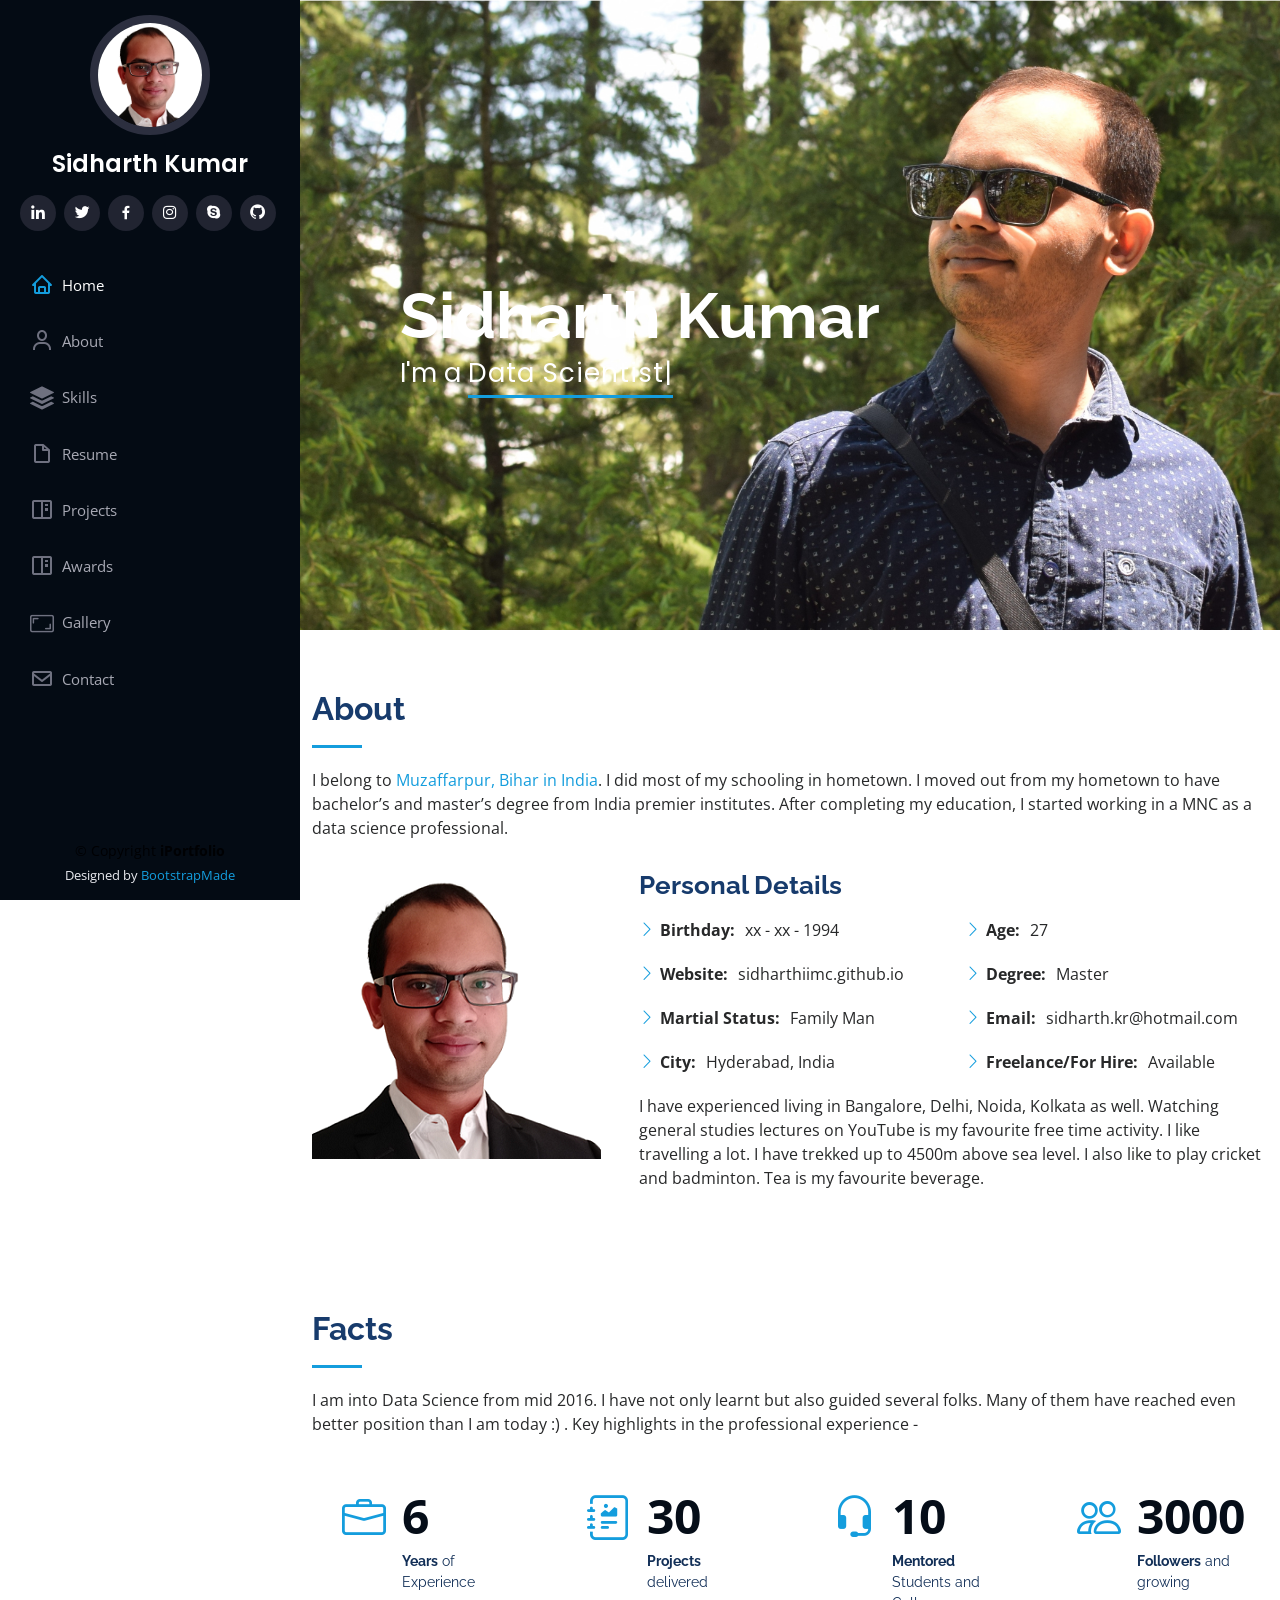
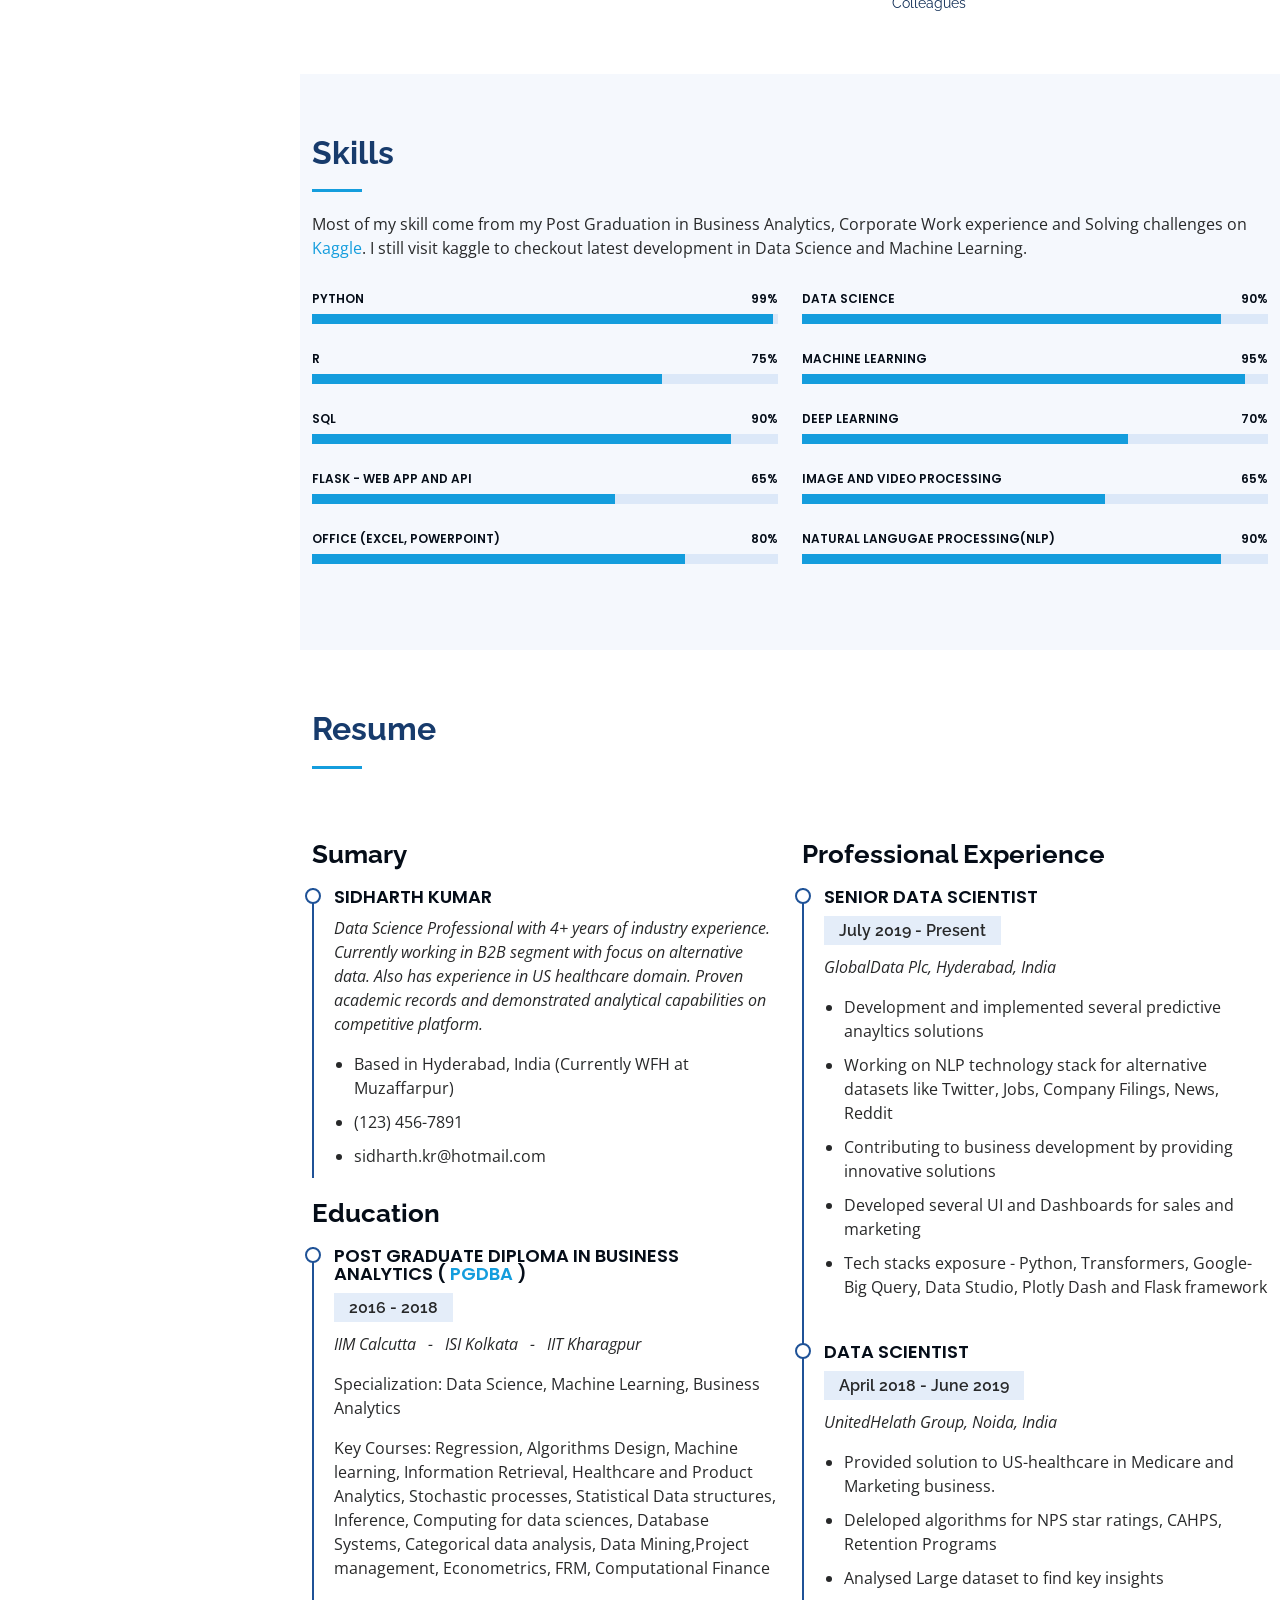
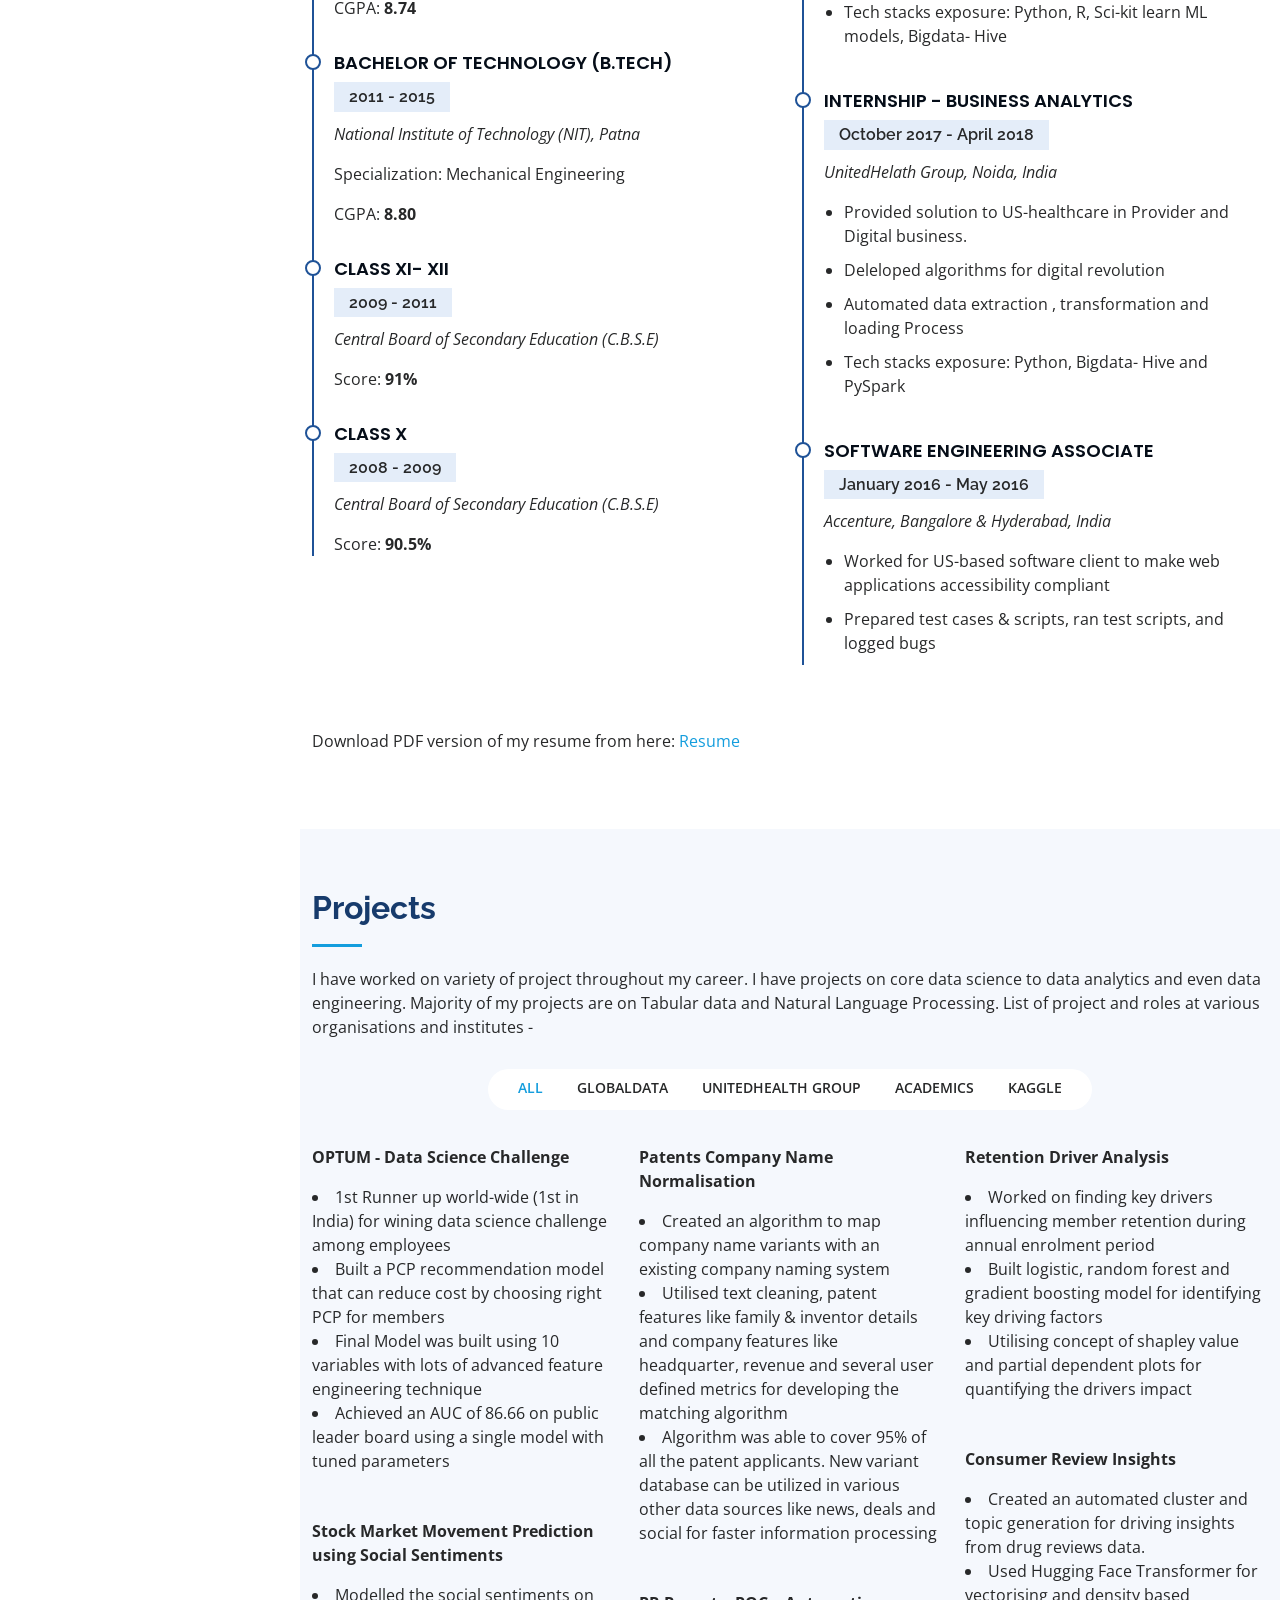
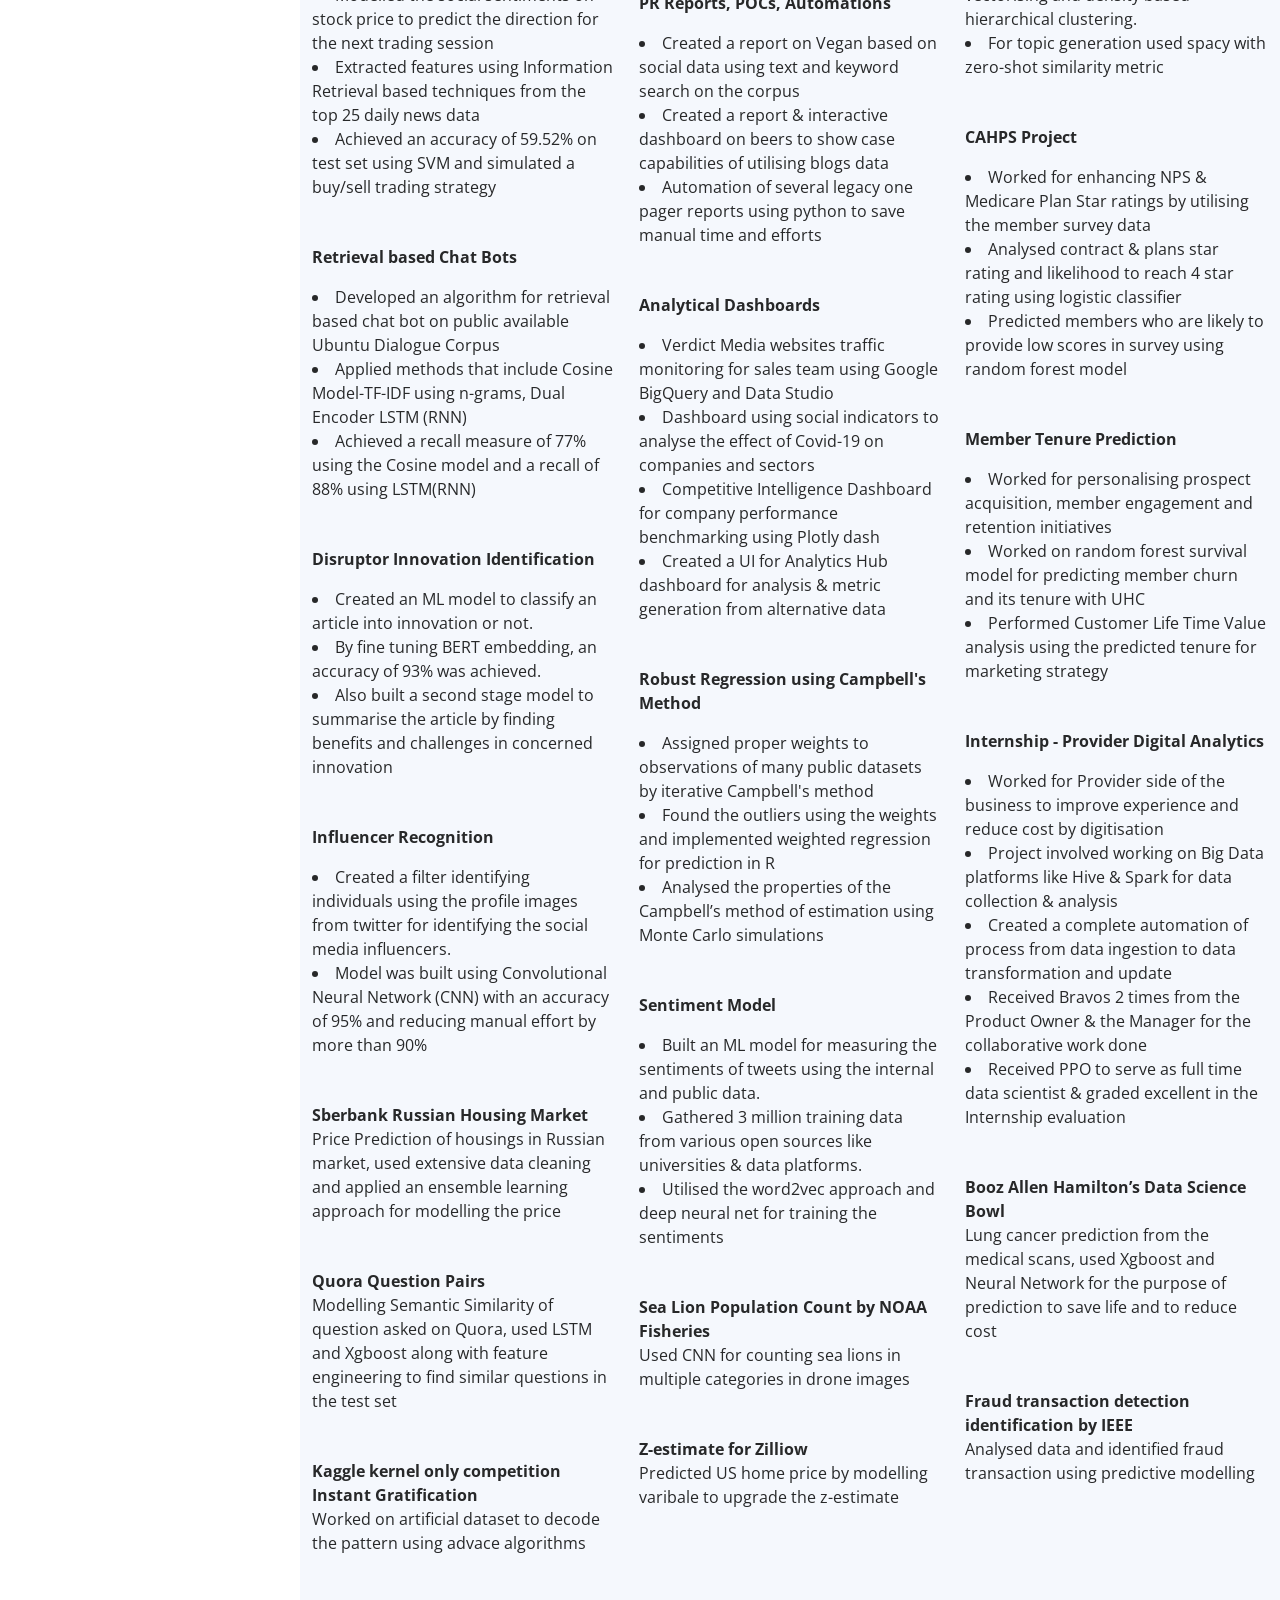
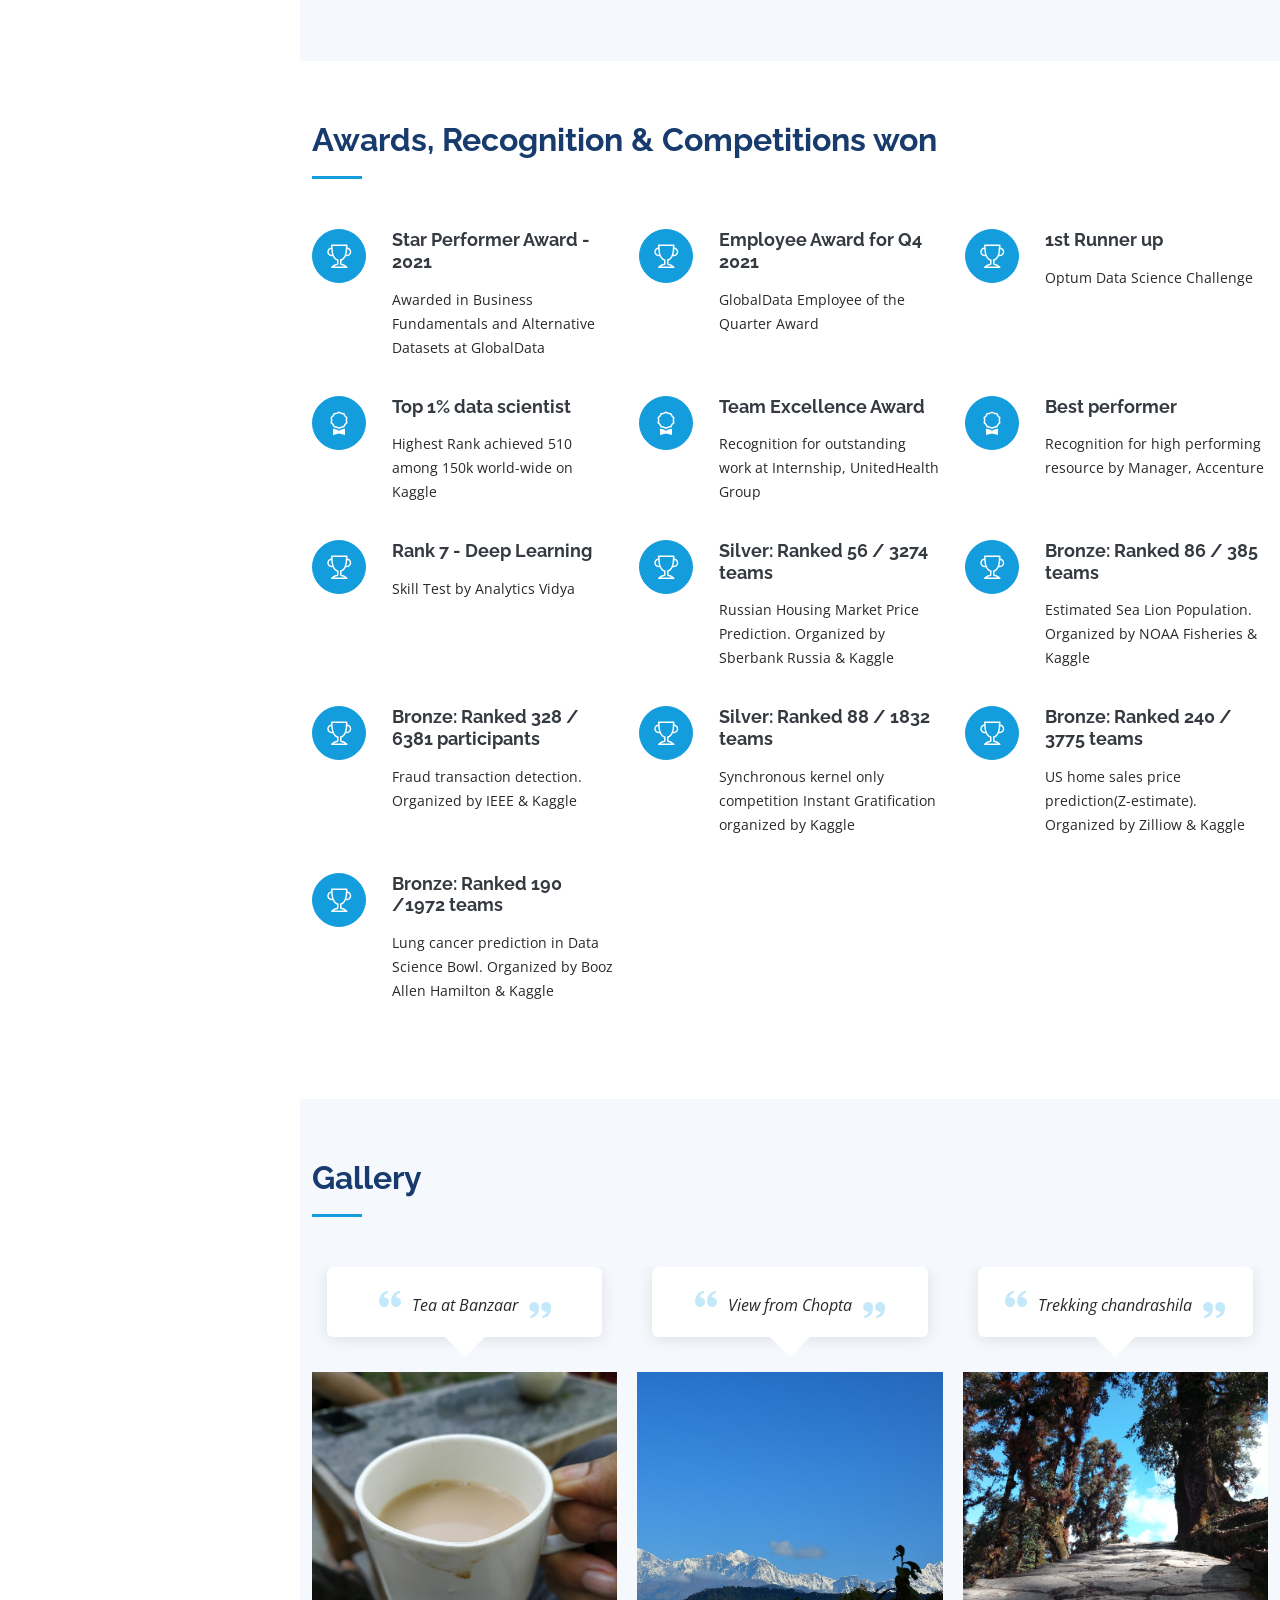
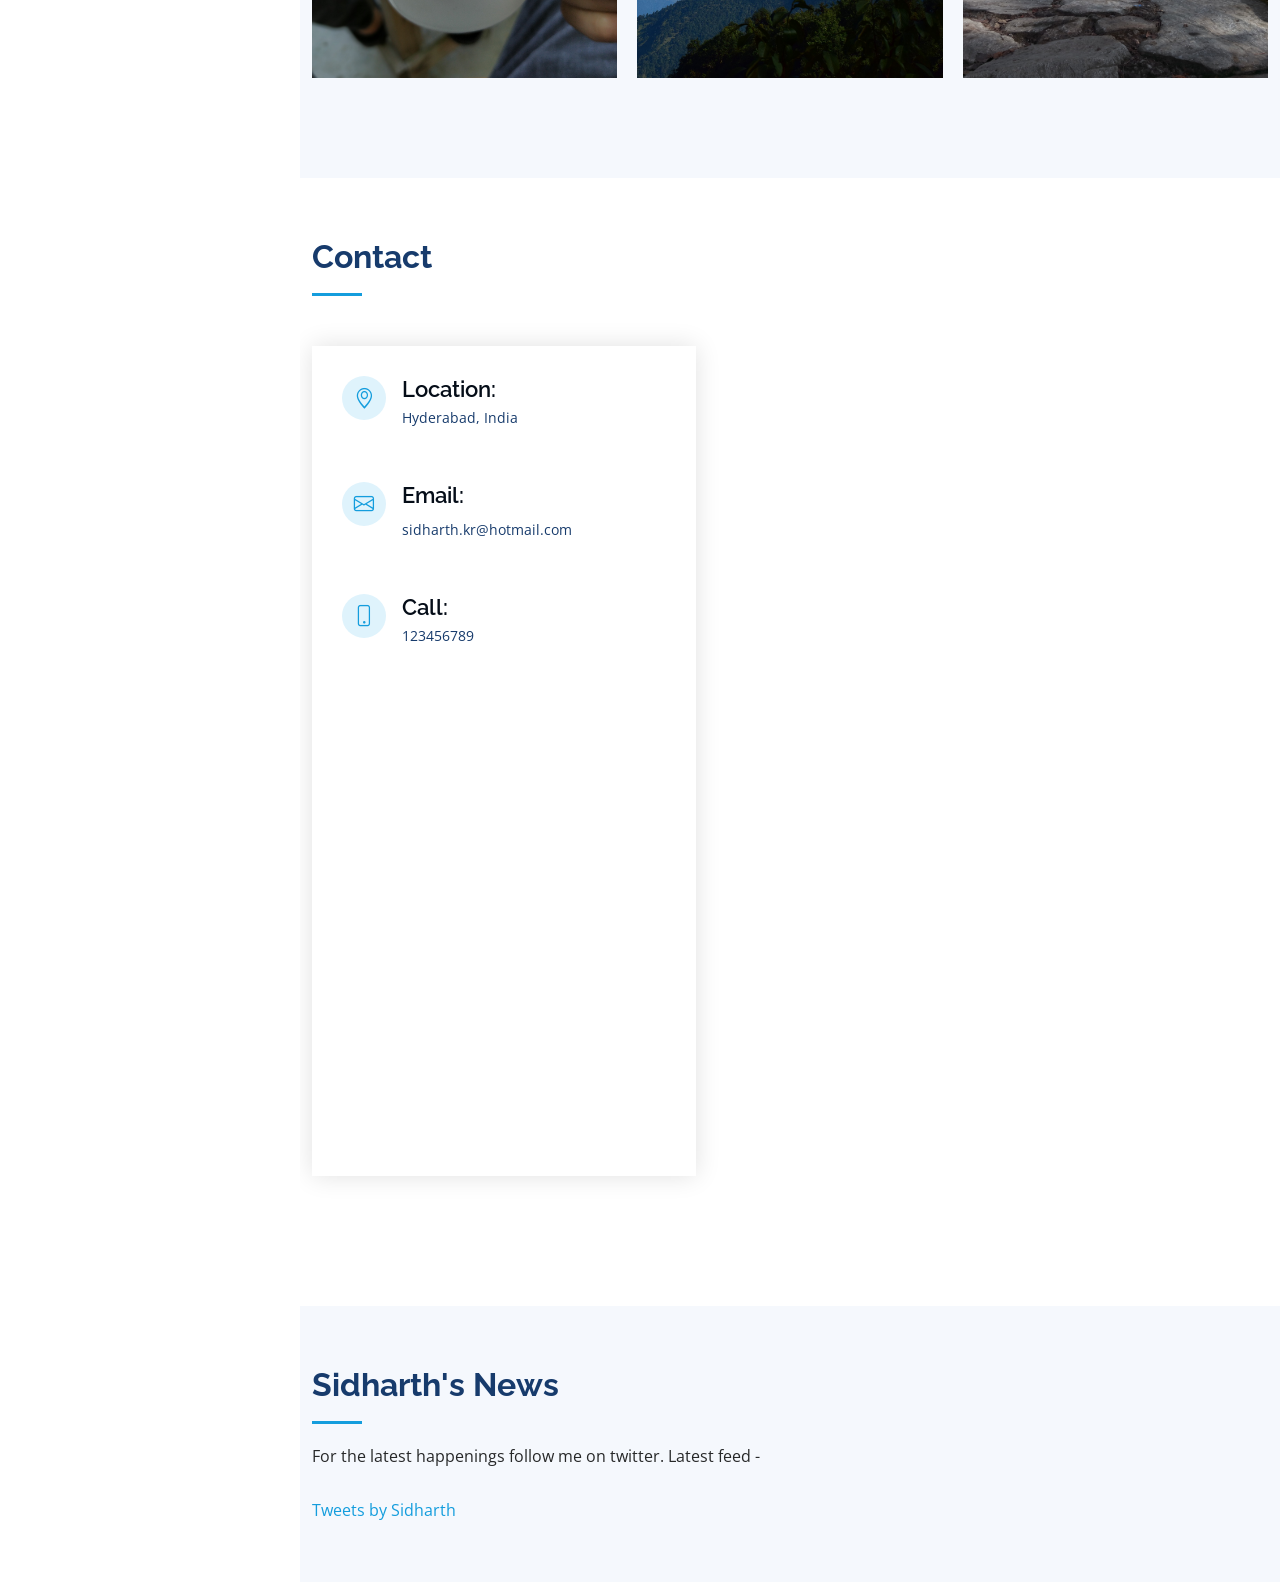
==== index.html @ ea51253f "changes to resume" ====
<!DOCTYPE html>
<html lang="en">

<head>


  <meta charset="utf-8">
  <meta content="width=device-width, initial-scale=1.0" name="viewport">

  <title>Sidharth's Profile</title>
  <meta content="Sidharth's profile" name="description">
  <meta content="Data Scientist are Artists" name="keywords">

  <!-- Favicons -->
  <link href="assets/img/favicon-32x32.png" rel="icon">
  <link href="assets/img/apple-touch-icon.png" rel="apple-touch-icon">

  <!-- Google Fonts -->
  <link href="https://fonts.googleapis.com/css?family=Open+Sans:300,300i,400,400i,600,600i,700,700i|Raleway:300,300i,400,400i,500,500i,600,600i,700,700i|Poppins:300,300i,400,400i,500,500i,600,600i,700,700i" rel="stylesheet">

  <!-- Vendor CSS Files -->
  <link href="assets/vendor/aos/aos.css" rel="stylesheet">
  <link href="assets/vendor/bootstrap/css/bootstrap.min.css" rel="stylesheet">
  <link href="assets/vendor/bootstrap-icons/bootstrap-icons.css" rel="stylesheet">
  <link href="assets/vendor/boxicons/css/boxicons.min.css" rel="stylesheet">
  <link href="assets/vendor/glightbox/css/glightbox.min.css" rel="stylesheet">
  <link href="assets/vendor/swiper/swiper-bundle.min.css" rel="stylesheet">

  <!-- Template Main CSS File -->
  <link href="assets/css/style.css" rel="stylesheet">

  <!-- =======================================================
  * Template Name: iPortfolio - v3.3.0
  * Template URL: https://bootstrapmade.com/iportfolio-bootstrap-portfolio-websites-template/
  * Author: BootstrapMade.com
  * License: https://bootstrapmade.com/license/
  ======================================================== -->
  
 <!-- Global site tag (gtag.js) - Google Analytics -->
<script async src="https://www.googletagmanager.com/gtag/js?id=G-S4B7J40RHZ"></script>
<script>
  window.dataLayer = window.dataLayer || [];
  function gtag(){dataLayer.push(arguments);}
  gtag('js', new Date());

  gtag('config', 'G-S4B7J40RHZ');
</script>


</head>

<body>

  <!-- ======= Mobile nav toggle button ======= -->
  <i class="bi bi-list mobile-nav-toggle d-xl-none"></i>

  <!-- ======= Header ======= -->
  <header id="header">
    <div class="d-flex flex-column">

      <div class="profile">
        <img src="assets/img/logo.png" alt="" class="img-fluid rounded-circle">
        <h1 class="text-light"><a href="index.html">Sidharth Kumar</a></h1>
        <div class="social-links mt-3 text-center">
		<a href="https://www.linkedin.com/in/sidharthkr" class="linkedin" target="blank"><i class="bx bxl-linkedin"></i></a>
          <a href="https://twitter.com/sidharthkr05" class="twitter" target="blank"><i class="bx bxl-twitter"></i></a>
          <a href="https://www.facebook.com/Sidharth.Kr/" class="facebook" target="blank"><i class="bx bxl-facebook"></i></a>
		  <!--
		  <a href="https://www.kaggle.com/sidharthkumar" class="kaggle" target="blank"><i class="bx bxl-kaggle"></i></a>
		  -->
		  <a href="https://www.instagram.com/sidharth.kr/?hl=en" class="instagram" target="blank"><i class="bx bxl-instagram"></i></a>
          <a href="https://join.skype.com/invite/jIftVGLPmlln" class="google-plus" target="blank"><i class="bx bxl-skype"></i></a> 
		  <a href="https://github.com/sidharthiimc" class="github"><i class="bx bxl-github" target="blank"></i></a>
        </div>
      </div>

      <nav id="navbar" class="nav-menu navbar">
        <ul>
          <li><a href="#hero" class="nav-link scrollto active"><i class="bx bx-home"></i> <span>Home</span></a></li>
          <li><a href="#about" class="nav-link scrollto"><i class="bx bx-user"></i> <span>About</span></a></li>
		  <li><a href="#skills" class="nav-link scrollto"><i class="bx bi-stack"></i> <span>Skills</span></a></li>
          <li><a href="#resume" class="nav-link scrollto"><i class="bx bx-file-blank"></i> <span>Resume</span></a></li>
          <li><a href="#projects" class="nav-link scrollto"><i class="bx bx-book-content"></i> <span>Projects</span></a></li>
		  <li><a href="#awards" class="nav-link scrollto"><i class="bx bx-book-content"></i> <span>Awards</span></a></li>
		  <li><a href="#gallery" class="nav-link scrollto"><i class="bx bi-aspect-ratio"></i> <span>Gallery</span></a></li>
		  <!-- <li><a href="#news" class="nav-link scrollto"><i class="bx bx-news"></i> <span>News</span></a></li> -->
          <li><a href="#contact" class="nav-link scrollto"><i class="bx bx-envelope"></i> <span>Contact</span></a></li>
        </ul>
      </nav><!-- .nav-menu -->
    </div>
  </header><!-- End Header -->

  <!-- ======= Hero Section ======= -->
  <section id="hero" class="d-flex flex-column justify-content-center align-items-center">
    <div class="hero-container" data-aos="fade-in">
      <h1>Sidharth Kumar</h1>
      <p>I'm a <span class="typed" data-typed-items="Data Scientist, AI/ML Developer, Product Manager, Photographer, Traveller"></span></p>
    </div>
  </section><!-- End Hero -->

  <main id="main">

    <!-- ======= About Section ======= -->
    <section id="about" class="about">
      <div class="container">

        <div class="section-title">
          <!-- <h2>Sample Public Projects</h2>
		  <p>Twitter User Search APP on Dash Plotly: <a href="https://github.com/sidharthiimc/Public/tree/main/Dash%20App%20Building%20using%20public%20data" target="_blank">Click Here</a>. </p>
		  <p>Some Kaggle Codes: Link: <a href="https://github.com/sidharthiimc/Public/tree/main/Unorganised%20Kaggle%20Projects" target="_blank">Click Here</a>. </p>
	-->	  
		  <h2>About</h2>
          <p>I belong to <a href="https://www.google.com/maps/place/Muzaffarpur,+Bihar/@26.1149368,85.3447454,13.01z/data=!4m5!3m4!1s0x39ed10e8a3175529:0x7c2d919680f759d!8m2!3d26.1196607!4d85.390982" target="_blank">Muzaffarpur, Bihar in India</a>. I did most of my schooling in hometown. I moved out from my hometown to have bachelor’s and master’s degree from India premier institutes. After completing my education, I started working in a MNC as a data science professional.</p>
        </div>

        <div class="row">
          <div class="col-lg-4" data-aos="fade-right">
            <img src="assets/images/logo.png" class="img-fluid" alt="">
          </div>
          <div class="col-lg-8 pt-4 pt-lg-0 content" data-aos="fade-left">
            <h3>Personal Details</h3>
            <p class="fst-italic">
              
            </p>
			
            <div class="row">
              <div class="col-lg-6">
                <ul>
                  <li><i class="bi bi-chevron-right"></i> <strong>Birthday:</strong> <span>xx - xx - 1994</span></li>
                  <li><i class="bi bi-chevron-right"></i> <strong>Website:</strong> <span>sidharthiimc.github.io</span></li>
                  <li><i class="bi bi-chevron-right"></i> <strong>Martial Status:</strong> Family Man <span> </span></li>
                  <li><i class="bi bi-chevron-right"></i> <strong>City:</strong> <span>Hyderabad, India</span></li>
                </ul>
              </div>
              <div class="col-lg-6">
                <ul>
                  <li><i class="bi bi-chevron-right"></i> <strong>Age:</strong> <span>27</span></li>
                  <li><i class="bi bi-chevron-right"></i> <strong>Degree:</strong> <span>Master</span></li>
                  <li><i class="bi bi-chevron-right"></i> <strong>Email:</strong> <span>sidharth.kr@hotmail.com</span></li>
                  <li><i class="bi bi-chevron-right"></i> <strong>Freelance/For Hire:</strong> <span>Available</span></li>
                </ul>
              </div>
            </div>
            <p>
              I have experienced living in Bangalore, Delhi, Noida, Kolkata as well.  Watching general studies lectures on YouTube is my favourite free time activity. I like travelling a lot. I have trekked up to 4500m above sea level. 
			  I also like to play cricket and badminton. Tea is my favourite beverage.
            </p>
          </div>
        </div>

      </div>
    </section><!-- End About Section -->

    <!-- ======= Facts Section ======= -->
    <section id="facts" class="facts">
      <div class="container">

        <div class="section-title">
          <h2>Facts</h2>
          <p>I am into Data Science from mid 2016. I have not only learnt but also guided several folks. Many of them have reached even better position than I am today :) . Key highlights in the professional experience - </p>
        </div>

        <div class="row no-gutters">

          <div class="col-lg-3 col-md-6 d-md-flex align-items-md-stretch" data-aos="fade-up">
            <div class="count-box">
              <i class="bi bi-briefcase"></i>
              <span data-purecounter-start="0" data-purecounter-end="6" data-purecounter-duration="1" class="purecounter"></span>
              <p><strong>Years</strong> of Experience</p>
            </div>
          </div>

          <div class="col-lg-3 col-md-6 d-md-flex align-items-md-stretch" data-aos="fade-up" data-aos-delay="100">
            <div class="count-box">
              <i class="bi bi-journal-richtext"></i>
              <span data-purecounter-start="0" data-purecounter-end="30" data-purecounter-duration="1" class="purecounter"></span>
              <p><strong>Projects</strong> delivered</p>
            </div>
          </div>

          <div class="col-lg-3 col-md-6 d-md-flex align-items-md-stretch" data-aos="fade-up" data-aos-delay="200">
            <div class="count-box">
              <i class="bi bi-headset"></i>
              <span data-purecounter-start="0" data-purecounter-end="10" data-purecounter-duration="1" class="purecounter"></span>
              <p><strong>Mentored</strong> Students and Colleagues</p>
            </div>
          </div>

          <div class="col-lg-3 col-md-6 d-md-flex align-items-md-stretch" data-aos="fade-up" data-aos-delay="300">
            <div class="count-box">
              <i class="bi bi-people"></i>
              <span data-purecounter-start="0" data-purecounter-end="3000" data-purecounter-duration="1" class="purecounter"></span>
              <p><strong>Followers</strong> and growing</p>
            </div>
          </div>

        </div>

      </div>
    </section><!-- End Facts Section -->

    <!-- ======= Skills Section ======= -->
    <section id="skills" class="skills section-bg">
      <div class="container">

        <div class="section-title">
          <h2>Skills</h2>
          <p>Most of my skill come from my Post Graduation in Business Analytics, Corporate Work experience and Solving challenges on <a href="https://www.kaggle.com/sidharthkumar" target="_blank">Kaggle</a>. 
		  I still visit kaggle to checkout latest development in Data Science and Machine Learning.</p>
        </div>

        <div class="row skills-content">

          <div class="col-lg-6" data-aos="fade-up">

            <div class="progress">
              <span class="skill">Python <i class="val">99%</i></span>
              <div class="progress-bar-wrap">
                <div class="progress-bar" role="progressbar" aria-valuenow="99" aria-valuemin="0" aria-valuemax="100"></div>
              </div>
            </div>
			
			<div class="progress">
              <span class="skill">R <i class="val">75%</i></span>
              <div class="progress-bar-wrap">
                <div class="progress-bar" role="progressbar" aria-valuenow="75" aria-valuemin="0" aria-valuemax="100"></div>
              </div>
            </div>
			
			<div class="progress">
              <span class="skill">SQL <i class="val">90%</i></span>
              <div class="progress-bar-wrap">
                <div class="progress-bar" role="progressbar" aria-valuenow="90" aria-valuemin="0" aria-valuemax="100"></div>
              </div>
            </div>
			
			<div class="progress">
              <span class="skill">Flask - Web App and API <i class="val">65%</i></span>
              <div class="progress-bar-wrap">
                <div class="progress-bar" role="progressbar" aria-valuenow="65" aria-valuemin="0" aria-valuemax="100"></div>
              </div>
            </div>
			
			<div class="progress">
              <span class="skill">Office (Excel, Powerpoint) <i class="val">80%</i></span>
              <div class="progress-bar-wrap">
                <div class="progress-bar" role="progressbar" aria-valuenow="80" aria-valuemin="0" aria-valuemax="100"></div>
              </div>
            </div>

          </div>

          <div class="col-lg-6" data-aos="fade-up" data-aos-delay="100">
			
			<div class="progress">
              <span class="skill">Data Science <i class="val">90%</i></span>
              <div class="progress-bar-wrap">
                <div class="progress-bar" role="progressbar" aria-valuenow="90" aria-valuemin="0" aria-valuemax="100"></div>
              </div>
            </div>

            <div class="progress">
              <span class="skill">Machine Learning <i class="val">95%</i></span>
              <div class="progress-bar-wrap">
                <div class="progress-bar" role="progressbar" aria-valuenow="95" aria-valuemin="0" aria-valuemax="100"></div>
              </div>
            </div>
			
            <div class="progress">
              <span class="skill">Deep Learning <i class="val">70%</i></span>
              <div class="progress-bar-wrap">
                <div class="progress-bar" role="progressbar" aria-valuenow="70" aria-valuemin="0" aria-valuemax="100"></div>
              </div>
            </div>

            <div class="progress">
              <span class="skill">Image and Video Processing <i class="val">65%</i></span>
              <div class="progress-bar-wrap">
                <div class="progress-bar" role="progressbar" aria-valuenow="65" aria-valuemin="0" aria-valuemax="100"></div>
              </div>
            </div>
			
			
			<div class="progress">
              <span class="skill">Natural Langugae Processing(NLP) <i class="val">90%</i></span>
              <div class="progress-bar-wrap">
                <div class="progress-bar" role="progressbar" aria-valuenow="90" aria-valuemin="0" aria-valuemax="100"></div>
              </div>
            </div>


          </div>

        </div>

      </div>
    </section><!-- End Skills Section -->

    <!-- ======= Resume Section ======= -->
    <section id="resume" class="resume">
      <div class="container">

        <div class="section-title">
          <h2>Resume</h2> 
        </div>

        <div class="row">
          <div class="col-lg-6" data-aos="fade-up">
            <h3 class="resume-title">Sumary</h3>
            <div class="resume-item pb-0">
              <h4>Sidharth Kumar</h4>
              <p><em>Data Science Professional with 4+ years of industry experience. Currently working in B2B segment with focus on alternative data. Also has experience in US healthcare domain. Proven academic records and demonstrated analytical capabilities on competitive platform.</em></p>
              <ul>
                <li>Based in Hyderabad, India (Currently WFH at Muzaffarpur)</li>
                <li>(123) 456-7891</li>
                <li>sidharth.kr@hotmail.com</li>
              </ul>
            </div>

            <h3 class="resume-title">Education</h3>
            <div class="resume-item">
              <h4>Post Graduate Diploma in Business Analytics (<a href="https://www.iimcal.ac.in/programs/PGDBA" target="blank"> PGDBA </a>)</h4>
              <h5>2016 - 2018</h5>
              <p><em>IIM Calcutta &ensp;- &ensp;ISI Kolkata &ensp;-&ensp; IIT Kharagpur</em></p>
              <p>Specialization: Data Science, Machine Learning, Business Analytics </p>
			  <p> Key Courses: Regression, Algorithms Design, Machine learning, Information Retrieval, Healthcare and Product Analytics, Stochastic processes, Statistical Data structures, Inference, Computing for data sciences, Database Systems, Categorical data analysis, Data Mining,Project management, Econometrics, FRM, Computational Finance</p>
			  <p>CGPA: <b>8.74</b></p>
            </div>
            <div class="resume-item">
              <h4>Bachelor of Technology (B.Tech)</h4>
              <h5>2011 - 2015</h5>
              <p><em>National Institute of Technology (NIT), Patna</em></p>
              <p>Specialization: Mechanical Engineering</p>
			  <p> CGPA: <b> 8.80 </b> </p>
            </div>
			<div class="resume-item">
              <h4>Class XI- XII</h4>
              <h5>2009 - 2011</h5>
              <p><em>Central Board of Secondary Education (C.B.S.E)</em></p>
			  <p> Score: <b> 91% </b> </p>
            </div>
			<div class="resume-item">
              <h4>Class X</h4>
              <h5>2008 - 2009</h5>
              <p><em>Central Board of Secondary Education (C.B.S.E)</em></p>
			  <p> Score: <b> 90.5% </b> </p>
            </div>
          </div>
          <div class="col-lg-6" data-aos="fade-up" data-aos-delay="100">
            <h3 class="resume-title">Professional Experience</h3>
            <div class="resume-item">
              <h4>Senior Data Scientist</h4>
              <h5>July 2019 - Present</h5>
              <p><em>GlobalData Plc, Hyderabad, India</em></p>
              <ul>
                <li>Development and implemented several predictive anayltics solutions</li>
                <li>Working on NLP technology stack for alternative datasets like Twitter, Jobs, Company Filings, News, Reddit</li>
                <li>Contributing to business development by providing innovative solutions</li>
				<li>Developed several UI and Dashboards for sales and marketing</li>
                <li>Tech stacks exposure - Python, Transformers, Google-Big Query, Data Studio, Plotly Dash and Flask framework</li>
              </ul>
            </div>
            <div class="resume-item">
              <h4>Data Scientist</h4>
              <h5>April 2018 - June 2019</h5>
              <p><em>UnitedHelath Group, Noida, India</em></p>
              <ul>
                <li>Provided solution to US-healthcare in Medicare and Marketing business.</li>
                <li>Deleloped algorithms for NPS star ratings, CAHPS, Retention Programs</li>
                <li>Analysed Large dataset to find key insights</li>
                <li>Tech stacks exposure: Python, R, Sci-kit learn ML models, Bigdata- Hive</li>
              </ul>
            </div>
			<div class="resume-item">
              <h4>Internship - Business Analytics</h4>
              <h5>October 2017 - April 2018</h5>
              <p><em>UnitedHelath Group, Noida, India</em></p>
              <ul>
                <li>Provided solution to US-healthcare in Provider and Digital business.</li>
                <li>Deleloped algorithms for digital revolution</li>
                <li>Automated data extraction , transformation and loading Process </li>
                <li>Tech stacks exposure: Python, Bigdata- Hive and PySpark</li>
              </ul>
            </div>
			<div class="resume-item">
              <h4>Software Engineering Associate</h4>
              <h5>January 2016 - May 2016</h5>
              <p><em>Accenture, Bangalore & Hyderabad, India</em></p>
              <ul>
                <li>Worked for US-based software client to make web applications accessibility compliant</li>
				<li>Prepared test cases & scripts, ran test scripts, and logged bugs</li>
              </ul>
            </div>
          </div>
        </div>
		<p> <br><br>Download PDF version of my resume from here: <a href="SidharthKumarResume_F2.pdf",  target="_blank"> Resume </a></p>

      </div>
    </section><!-- End Resume Section -->

    <!-- ======= Project Section ======= -->
	
    <section id="projects" class="portfolio section-bg">
      <div class="container">

        <div class="section-title">
          <h2>Projects</h2>
          <p>I have worked on variety of project throughout my career. I have projects on core data science to data analytics and even data engineering. Majority of my projects are on Tabular data and Natural Language Processing. List of project and roles at various organisations and institutes - </p>
        </div>

        <div class="row" data-aos="fade-up">
          <div class="col-lg-12 d-flex justify-content-center">
            <ul id="portfolio-flters">
              <li data-filter="*" class="filter-active">All</li>
              <li data-filter=".filter-GDplc" >GlobalData</li>
              <li data-filter=".filter-uhg">UnitedHealth Group</li>
              <li data-filter=".filter-acad">Academics</li>
			  <li data-filter=".filter-Kaggle">Kaggle</li>
            </ul>
          </div>
        </div>

        <div class="row portfolio-container" data-aos="fade-up" data-aos-delay="100">
	  
		  
		  <div class="col-lg-4 col-md-6 portfolio-item filter-uhg"><div class="portfolio-wrap">
		  <p><b>OPTUM - Data Science Challenge</b>
		  <li>1st Runner up world-wide (1st in India) for wining data science challenge among employees </li>
		  <li> Built a PCP recommendation model that can reduce cost by choosing right PCP for members </li>
		  <li> Final Model was built using 10 variables with lots of advanced feature engineering technique </li>
		  <li> Achieved an AUC of 86.66 on public leader board using a single model with tuned parameters</li></p>
		  </div></div> <!-- end of project item-->
		  
		  <div class="col-lg-4 col-md-6 portfolio-item filter-GDplc"><div class="portfolio-wrap">
		  <p><b>Patents Company Name Normalisation</b>
		  <li>Created an algorithm to map company name variants with an existing company naming system </li>
		  <li>Utilised text cleaning, patent features like family & inventor details and company features like headquarter, revenue and several user defined metrics for developing the matching algorithm</li>
		  <li>Algorithm was able to cover 95% of all the patent applicants. New variant database can be utilized in various other data sources like news, deals and social for faster information processing </li></p>
		  </div></div> <!-- end of project item-->
		  
		  
		  <div class="col-lg-4 col-md-6 portfolio-item filter-uhg"><div class="portfolio-wrap">
		  <p><b>Retention Driver Analysis</b>
		  <li>Worked on finding key drivers influencing member retention during annual enrolment period</li>
		  <li>Built logistic, random forest and gradient boosting model for identifying key driving factors</li>
		  <li> Utilising concept of shapley value and partial dependent plots for quantifying the drivers impact</li></p>
		  </div></div> <!-- end of project item-->
		  
		  
		  <div class="col-lg-4 col-md-6 portfolio-item filter-GDplc"><div class="portfolio-wrap">
		  <p><b>Consumer Review Insights</b><br>
		  <li>Created an automated cluster and topic generation for driving insights from drug reviews data.</li>
		  <li>Used Hugging Face Transformer for vectorising and density based hierarchical clustering. </li>
		  <li>For topic generation used spacy with zero-shot similarity metric</li></p>
		  </div></div> <!-- end of project item-->
		  
		  <div class="col-lg-4 col-md-6 portfolio-item filter-acad"><div class="portfolio-wrap">
		  <p> <b>Stock Market Movement Prediction using Social Sentiments</b>
		  <li>Modelled the social sentiments on stock price to predict the direction for the next trading session </li>
		  <li> Extracted features using Information Retrieval based techniques from the top 25 daily news data </li>
		  <li> Achieved an accuracy of 59.52% on test set using SVM and simulated a buy/sell trading strategy</li></p>
		  </div></div> <!-- end of project item-->
		  
		  
		  <div class="col-lg-4 col-md-6 portfolio-item filter-GDplc"><div class="portfolio-wrap">
		  <p><b>PR Reports, POCs, Automations</b>
		  <li>Created a report on Vegan based on social data using text and keyword search on the corpus</li>
		  <li>Created a report & interactive dashboard on beers to show case capabilities of utilising blogs data</li>
		  <li> Automation of several legacy one pager reports using python to save manual time and efforts</li></p>
		  </div></div> <!-- end of project item-->
		  
		  <div class="col-lg-4 col-md-6 portfolio-item filter-uhg"><div class="portfolio-wrap">
		  <p><b>CAHPS Project</b>
		  <li>Worked for enhancing NPS & Medicare Plan Star ratings by utilising the member survey data</li>
		  <li>Analysed contract & plans star rating and likelihood to reach 4 star rating using logistic classifier</li>
		  <li>Predicted members who are likely to provide low scores in survey using random forest model</li>
		  </p>
		  </div></div> <!-- end of project item-->
		  
		  <div class="col-lg-4 col-md-6 portfolio-item filter-acad"><div class="portfolio-wrap">
		  <p> <b>Retrieval based Chat Bots</b>
		  <li>Developed an algorithm for retrieval based chat bot on public available Ubuntu Dialogue Corpus </li>
		  <li> Applied methods that include Cosine Model-TF-IDF using n-grams, Dual Encoder LSTM (RNN) </li>
		  <li> Achieved a recall measure of 77% using the Cosine model and a recall of 88% using LSTM(RNN)</li></p>
		  </div></div> <!-- end of project item-->
		  
		  
		  <div class="col-lg-4 col-md-6 portfolio-item filter-GDplc"><div class="portfolio-wrap">
		  <p><b>Analytical Dashboards</b>
		  <li>Verdict Media websites traffic monitoring for sales team using Google BigQuery and Data Studio</li>
		  <li>Dashboard using social indicators to analyse the effect of Covid-19 on companies and sectors</li>
		  <li>Competitive Intelligence Dashboard for company performance benchmarking using Plotly dash</li>
		  <li>Created a UI for Analytics Hub dashboard for analysis & metric generation from alternative data</li></p>
		  </div></div> <!-- end of project item-->
		  
		  <div class="col-lg-4 col-md-6 portfolio-item filter-uhg"><div class="portfolio-wrap">
		  <p><b>Member Tenure Prediction</b>
		  <li>Worked for personalising prospect acquisition, member engagement and retention initiatives</li>
		  <li>Worked on random forest survival model for predicting member churn and its tenure with UHC </li>
		  <li> Performed Customer Life Time Value analysis using the predicted tenure for marketing strategy</li></p>
		  </div></div> <!-- end of project item-->
		  
		  
		  <div class="col-lg-4 col-md-6 portfolio-item filter-GDplc"><div class="portfolio-wrap">
		  <p><b>Disruptor Innovation Identification</b><br>
		  <li>Created an ML model to classify an article into innovation or not. </li>
		  <li>By fine tuning BERT embedding, an accuracy of 93% was achieved.</li>
		  <li> Also built a second stage model to summarise the article by finding benefits and challenges in concerned innovation</li></p>
		  </div></div> <!-- end of project item-->
		  
		  <div class="col-lg-4 col-md-6 portfolio-item filter-acad"><div class="portfolio-wrap">
		  <p> <b>Robust Regression using Campbell's Method</b>
		  <li>Assigned proper weights to observations of many public datasets by iterative Campbell's method </li>
		  <li> Found the outliers using the weights and implemented weighted regression for prediction in R </li>
		  <li> Analysed the properties of the Campbell’s method of estimation using Monte Carlo simulations</li></p>
		  </div></div> <!-- end of project item-->
		  
		  <div class="col-lg-4 col-md-6 portfolio-item filter-uhg"><div class="portfolio-wrap">
		  <p><b>Internship - Provider Digital Analytics</b>
		  <li>Worked for Provider side of the business to improve experience and reduce cost by digitisation </li>
		  <li> Project involved working on Big Data platforms like Hive & Spark for data collection & analysis </li>
		  <li>Created a complete automation of process from data ingestion to data transformation and update </li>
		  <li>Received Bravos 2 times from the Product Owner & the Manager for the collaborative work done </li>
		  <li> Received PPO to serve as full time data scientist & graded excellent in the Internship evaluation</li></p>
		  </div></div> <!-- end of project item-->
		  
		  
		  <div class="col-lg-4 col-md-6 portfolio-item filter-GDplc"><div class="portfolio-wrap">
		  <p><b>Influencer Recognition</b><br>
		  <li>Created a filter identifying individuals using the profile images from twitter for identifying the social media influencers.</li>
		  <li> Model was built using Convolutional Neural Network (CNN) with an accuracy of 95% and reducing manual effort by more than 90%</li></p>
		  </div></div> <!-- end of project item-->
		  
		  <div class="col-lg-4 col-md-6 portfolio-item filter-GDplc"><div class="portfolio-wrap">
		  <p><b>Sentiment Model</b><br>
		  <li>Built an ML model for measuring the sentiments of tweets using the internal and public data. </li>
		  <li>Gathered 3 million training data from various open sources like universities & data platforms.</li>
		  <li> Utilised the word2vec approach and deep neural net for training the sentiments</li></p>
		  </div></div> <!-- end of project item-->
		  
		  
		  
		  <div class="col-lg-4 col-md-6 portfolio-item filter-Kaggle"><div class="portfolio-wrap">
		  <p> <b>Sberbank Russian Housing Market</b><br>
		  Price Prediction of housings in Russian market, used extensive data cleaning and applied an ensemble learning approach for modelling the price</p>
		  </div></div> <!-- end of project item-->
		  
		  <div class="col-lg-4 col-md-6 portfolio-item filter-Kaggle"><div class="portfolio-wrap">
		  <p> <b>Booz Allen Hamilton’s Data Science Bowl</b><br>
		  Lung cancer prediction from the medical scans, used Xgboost and Neural Network for the purpose of prediction to save life and to reduce cost</p>
		  </div></div> <!-- end of project item-->
		  
		  <div class="col-lg-4 col-md-6 portfolio-item filter-Kaggle"><div class="portfolio-wrap">
		  <p> <b>Quora Question Pairs</b><br>
		  Modelling Semantic Similarity of question asked on Quora, used LSTM and Xgboost along with feature engineering to find similar questions in the test set</p>
		  </div></div> <!-- end of project item-->
		  
		  <div class="col-lg-4 col-md-6 portfolio-item filter-Kaggle"><div class="portfolio-wrap">
		  <p> <b>Sea Lion Population Count by NOAA Fisheries</b><br>
		  Used CNN for counting sea lions in multiple categories in drone images</p>
		  </div></div> <!-- end of project item-->

		  <div class="col-lg-4 col-md-6 portfolio-item filter-Kaggle"><div class="portfolio-wrap">
		  <p> <b>Fraud transaction detection identification by IEEE</b><br>
		  Analysed data and identified fraud transaction using predictive modelling</p>
		  </div></div> <!-- end of project item-->
		  
		  <div class="col-lg-4 col-md-6 portfolio-item filter-Kaggle"><div class="portfolio-wrap">
		  <p> <b>Z-estimate for Zilliow</b><br>
		  Predicted US home price by modelling varibale to upgrade the z-estimate </p>
		  </div></div> <!-- end of project item-->
		  
		  <div class="col-lg-4 col-md-6 portfolio-item filter-Kaggle"><div class="portfolio-wrap">
		  <p> <b>Kaggle kernel only competition Instant Gratification</b><br>
		  Worked on artificial dataset to decode the pattern using advace algorithms</p>
		  </div></div> <!-- end of project item-->

		  
		<!--
          <div class="col-lg-4 col-md-6 portfolio-item filter-web">
            <div class="portfolio-wrap">
              <img src="assets/img/portfolio/portfolio-9.jpg" class="img-fluid" alt="">
              <div class="portfolio-links">
                <a href="assets/img/portfolio/portfolio-9.jpg" data-gallery="portfolioGallery" class="portfolio-lightbox" title="Web 3"><i class="bx bx-plus"></i></a>
                <a href="portfolio-details.html" title="More Details"><i class="bx bx-link"></i></a>
              </div>
            </div>
          </div>
		  -->

        </div>

      </div>
    </section><!-- End Project Section -->


    <!-- ======= Awards Section ======= -->
	<section id="awards" class="services">
      <div class="container">

        <div class="section-title">
          <h2>Awards, Recognition &amp; Competitions won</h2>
          <p></p>
        </div>
		
        <div class="row">
          <div class="col-lg-4 col-md-6 icon-box" data-aos="fade-up">
            <div class="icon"><i class="bi bi-trophy"></i></div>
            <h4 class="title"><a href="">Star Performer Award - 2021</a></h4>
            <p class="description">Awarded in Business Fundamentals and Alternative Datasets at GlobalData</p>
          </div>
		  <div class="col-lg-4 col-md-6 icon-box" data-aos="fade-up">
            <div class="icon"><i class="bi bi-trophy"></i></div>
            <h4 class="title"><a href="">Employee Award for Q4 2021</a></h4>
            <p class="description">GlobalData Employee of the Quarter Award</p>
          </div>
		  <div class="col-lg-4 col-md-6 icon-box" data-aos="fade-up">
            <div class="icon"><i class="bi bi-trophy"></i></div>
            <h4 class="title"><a href="">1st Runner up</a></h4>
            <p class="description">Optum Data Science Challenge</p>
          </div>
		  <div class="col-lg-4 col-md-6 icon-box" data-aos="fade-up" data-aos-delay="400">
            <div class="icon"><i class="bi bi-award"></i></div>
            <h4 class="title"><a href="">Top 1% data scientist</a></h4>
            <p class="description">Highest Rank achieved 510 among 150k world-wide on Kaggle</p>
          </div>
          <div class="col-lg-4 col-md-6 icon-box" data-aos="fade-up" data-aos-delay="200">
            <div class="icon"><i class="bi bi-award"></i></div>
            <h4 class="title"><a href="">Team Excellence Award</a></h4>
            <p class="description">Recognition for outstanding work at Internship, UnitedHealth Group</p>
          </div>
		  <div class="col-lg-4 col-md-6 icon-box" data-aos="fade-up" data-aos-delay="100">
            <div class="icon"><i class="bi bi-award"></i></div>
            <h4 class="title"><a href="">Best performer</a></h4>
            <p class="description">Recognition for high performing resource by Manager, Accenture</p>
          </div>
          <div class="col-lg-4 col-md-6 icon-box" data-aos="fade-up" data-aos-delay="300">
            <div class="icon"><i class="bi bi-trophy"></i></div>
            <h4 class="title"><a href="">Rank 7 - Deep Learning</a></h4>
            <p class="description">Skill Test by Analytics Vidya </p>
          </div>
          <div class="col-lg-4 col-md-6 icon-box" data-aos="fade-up" data-aos-delay="500">
            <div class="icon"><i class="bi bi-trophy"></i></div>
            <h4 class="title"><a href="">Silver: Ranked 56 / 3274 teams</a></h4>
            <p class="description">Russian Housing Market Price Prediction. Organized by Sberbank Russia &amp; Kaggle</p>
          </div>
		  <div class="col-lg-4 col-md-6 icon-box" data-aos="fade-up" data-aos-delay="500">
            <div class="icon"><i class="bi bi-trophy"></i></div>
            <h4 class="title"><a href="">Bronze: Ranked 86 / 385 teams</a></h4>
            <p class="description">Estimated Sea Lion Population. Organized by NOAA Fisheries &amp; Kaggle</p>
          </div>
		  <div class="col-lg-4 col-md-6 icon-box" data-aos="fade-up" data-aos-delay="500">
            <div class="icon"><i class="bi bi-trophy"></i></div>
            <h4 class="title"><a href="">Bronze: Ranked 328 / 6381 participants</a></h4>
            <p class="description">Fraud transaction detection. Organized by IEEE &amp; Kaggle</p>
          </div>
		  <div class="col-lg-4 col-md-6 icon-box" data-aos="fade-up" data-aos-delay="500">
            <div class="icon"><i class="bi bi-trophy"></i></div>
            <h4 class="title"><a href="">Silver: Ranked 88 / 1832 teams</a></h4>
            <p class="description">Synchronous kernel only competition Instant Gratification organized by Kaggle</p>
          </div>
		  <div class="col-lg-4 col-md-6 icon-box" data-aos="fade-up" data-aos-delay="500">
            <div class="icon"><i class="bi bi-trophy"></i></div>
            <h4 class="title"><a href="">Bronze: Ranked 240 / 3775 teams </a></h4>
            <p class="description">US home sales price prediction(Z-estimate). Organized by Zilliow &amp; Kaggle</p>
          </div>
		  <div class="col-lg-4 col-md-6 icon-box" data-aos="fade-up" data-aos-delay="500">
            <div class="icon"><i class="bi bi-trophy"></i></div>
            <h4 class="title"><a href="">Bronze: Ranked 190 /1972 teams</a></h4>
            <p class="description">Lung cancer prediction in Data Science Bowl. Organized by Booz Allen Hamilton &amp; Kaggle</p>
          </div>

        </div>

      </div>
    </section><!-- End awards Section -->

	<!-- ======= Gallery Section ======= -->
	<section id="gallery" class="testimonials section-bg">
      <div class="container">

        <div class="section-title">
          <h2>Gallery</h2>
          <p>
		  <!--
		  <iframe width="1080" height="500" src="https://www.youtube.com/embed/8UgoND1qK9E" title="YouTube video player" frameborder="0" allow="accelerometer; autoplay; clipboard-write; encrypted-media; gyroscope; picture-in-picture" allowfullscreen></iframe>
		  -->
		  </p>
        </div>

        <div class="testimonials-slider swiper-container" data-aos="fade-up" data-aos-delay="100">
          <div class="swiper-wrapper">			
			
			<div class="swiper-slide"><div class="testimonial-item" data-aos="fade-up">
                <p><i class="bx bxs-quote-alt-left quote-icon-left"></i>
                  Tea at Banzaar
                  <i class="bx bxs-quote-alt-right quote-icon-right"></i></p>
                <img src="assets/img/labpics/chandrasheela/3.png" class="img-fluid" alt="">
                <h3></h3> <h4></h4></div></div><!-- End Awards item -->
			
			<div class="swiper-slide"><div class="testimonial-item" data-aos="fade-up">
                <p><i class="bx bxs-quote-alt-left quote-icon-left"></i>
                  View from Chopta
                  <i class="bx bxs-quote-alt-right quote-icon-right"></i></p>
                <img src="assets/img/labpics/chandrasheela/sdc_0350.jpg" class="img-fluid" alt="">
                <h3></h3> <h4></h4></div></div><!-- End Awards item -->
			
			<div class="swiper-slide"><div class="testimonial-item" data-aos="fade-up">
                <p><i class="bx bxs-quote-alt-left quote-icon-left"></i>
                  Trekking chandrashila
                  <i class="bx bxs-quote-alt-right quote-icon-right"></i></p>
                <img src="assets/img/labpics/chandrasheela/IMG_20180930_093703216.jpg" class="img-fluid" alt="">
                <h3></h3> <h4></h4></div></div><!-- End Awards item -->
			
			<div class="swiper-slide"><div class="testimonial-item" data-aos="fade-up">
                <p><i class="bx bxs-quote-alt-left quote-icon-left"></i>
                  Resting near Deoriatal
                  <i class="bx bxs-quote-alt-right quote-icon-right"></i></p>
                <img src="assets/img/labpics/chandrasheela/IMG_20181001_130020274.jpg" class="img-fluid" alt="">
                <h3></h3> <h4></h4></div></div><!-- End Awards item -->
			
			<div class="swiper-slide"><div class="testimonial-item" data-aos="fade-up">
                <p><i class="bx bxs-quote-alt-left quote-icon-left"></i>
                  Somewhere near Jibhi waterfall
                  <i class="bx bxs-quote-alt-right quote-icon-right"></i></p>
                <img src="assets/img/labpics/chandrasheela/IMG_20190419_183546.jpg" class="img-fluid" alt="">
                <h3></h3> <h4></h4></div></div><!-- End Awards item -->
			<div class="swiper-slide"><div class="testimonial-item" data-aos="fade-up">
                <p><i class="bx bxs-quote-alt-left quote-icon-left"></i>
                  Jibhi Waterfall
                  <i class="bx bxs-quote-alt-right quote-icon-right"></i></p>
                <img src="assets/img/labpics/chandrasheela/IMG_20190421_120739.jpg" class="img-fluid" alt="">
                <h3></h3> <h4></h4></div></div><!-- End Awards item -->
			<div class="swiper-slide"><div class="testimonial-item" data-aos="fade-up">
                <p><i class="bx bxs-quote-alt-left quote-icon-left"></i>
                  Somewhere in Hyderabad
                  <i class="bx bxs-quote-alt-right quote-icon-right"></i></p>
                <img src="assets/img/labpics/chandrasheela/IMG_20200209_160847.jpg" class="img-fluid" alt="">
                <h3></h3> <h4></h4></div></div><!-- End Awards item -->
			<div class="swiper-slide"><div class="testimonial-item" data-aos="fade-up">
                <p><i class="bx bxs-quote-alt-left quote-icon-left"></i>
                  Rishikesh
                  <i class="bx bxs-quote-alt-right quote-icon-right"></i></p>
                <img src="assets/img/labpics/chandrasheela/IMG_20180929_070133969_STEREO_1.jpg" class="img-fluid" alt="">
                <h3></h3> <h4></h4></div></div><!-- End Awards item -->
			<div class="swiper-slide"><div class="testimonial-item" data-aos="fade-up">
                <p><i class="bx bxs-quote-alt-left quote-icon-left"></i>
                  Tirthan Valley
                  <i class="bx bxs-quote-alt-right quote-icon-right"></i></p>
                <img src="assets/img/labpics/chandrasheela/IMG_20180930_094501518.jpg" class="img-fluid" alt="">
                <h3></h3> <h4></h4></div></div><!-- End Awards item -->
			<div class="swiper-slide"><div class="testimonial-item" data-aos="fade-up">
                <p><i class="bx bxs-quote-alt-left quote-icon-left"></i>
                  Chandrashila Peak
                  <i class="bx bxs-quote-alt-right quote-icon-right"></i></p>
                <img src="assets/img/labpics/chandrasheela/IMG_20180930_142259514.jpg" class="img-fluid" alt="">
                <h3></h3> <h4></h4></div></div><!-- End Awards item -->
			<div class="swiper-slide"><div class="testimonial-item" data-aos="fade-up">
                <p><i class="bx bxs-quote-alt-left quote-icon-left"></i>
                  Stay roof in Chopta
                  <i class="bx bxs-quote-alt-right quote-icon-right"></i></p>
                <img src="assets/img/labpics/chandrasheela/IMG_20180930_071301239.jpg" class="img-fluid" alt="">
                <h3></h3> <h4></h4></div></div><!-- End Awards item -->
			<div class="swiper-slide"><div class="testimonial-item" data-aos="fade-up">
                <p><i class="bx bxs-quote-alt-left quote-icon-left"></i>
                  In Golconda Fort Hyderabad
                  <i class="bx bxs-quote-alt-right quote-icon-right"></i></p>
                <img src="assets/img/labpics/chandrasheela/IMG_20191012_162709.jpg" class="img-fluid" alt="">
                <h3></h3> <h4></h4></div></div><!-- End Awards item -->
			
			
			<!--
			<div class="swiper-slide">
              <div class="testimonial-item" data-aos="fade-up">
                <p>
                  <i class="bx bxs-quote-alt-left quote-icon-left"></i>
                  Proin iaculis purus consequat sem cure digni ssim donec porttitora entum suscipit rhoncus. Accusantium quam, ultricies eget id, aliquam eget nibh et. Maecen aliquam, risus at semper.
                  <i class="bx bxs-quote-alt-right quote-icon-right"></i>
                </p>
                <img src="assets/img/testimonials/testimonials-1.jpg" class="testimonial-img" alt="">
                <h3>Saul Goodman</h3>
                <h4>Ceo &amp; Founder</h4>
              </div>
            </div><!-- End Awards item -->


          </div>
          <!--<div class="swiper-pagination"></div> -->
        </div>

      </div>
    </section><!-- End Gallery Section -->
   


    <!-- ======= Contact Section ======= -->
    <section id="contact" class="contact">
      <div class="container">

        <div class="section-title">
          <h2>Contact</h2>
          <p>
		  </p>
        </div>

        <div class="row" data-aos="fade-in">

          <div class="col-lg-5 d-flex align-items-stretch">
            <div class="info">
              <div class="address">
                <i class="bi bi-geo-alt"></i>
                <h4>Location:</h4>
                <p>Hyderabad, India</p><br>
              </div>

              <div class="email">
                <i class="bi bi-envelope"></i>
                <h4>Email:</h4>
                <p>sidharth.kr@hotmail.com</p><br>
              </div>

              <div class="phone">
                <i class="bi bi-phone"></i>
                <h4>Call:</h4>
                <p>123456789</p><br>
              </div>

              <iframe src="https://www.google.com/maps/embed?pb=!1m18!1m12!1m3!1d487295.02532044525!2d78.12785129924684!3d17.41215307568293!2m3!1f0!2f0!3f0!3m2!1i1024!2i768!4f13.1!3m3!1m2!1s0x3bcb99daeaebd2c7%3A0xae93b78392bafbc2!2sHyderabad%2C%20Telangana!5e0!3m2!1sen!2sin!4v1625984764473!5m2!1sen!2sin" frameborder="0" style="border:0; width: 100%; height: 400px;" allowfullscreen></iframe>
            </div>

          </div>

          <div class="col-lg-7 mt-5 mt-lg-0 d-flex align-items-stretch">
            <iframe src="https://docs.google.com/forms/d/e/1FAIpQLSeUWg8Ntl1klk2pPcRWeLLlPf5lIkbxoM7_4pWtnkgK69JeGg/viewform?embedded=true" frameborder="0" style="border:0; width: 100%; height: 830px;" allowfullscreen></iframe>
          </div>

        </div>

      </div>
    </section><!-- End Contact Section -->
	
	<!-- ======= News Section ======= -->
    <section id="news" class="skills section-bg">
      <div class="container">

        <div class="section-title">
          <h2>Sidharth's News</h2>
            <p>For the latest happenings follow me on twitter. Latest feed - </p>
        </div>
		<a class="twitter-timeline" data-width="1000" data-height="500" href="https://twitter.com/sidharthkr05?ref_src=twsrc%5Etfw">Tweets by Sidharth</a> <script async src="https://platform.twitter.com/widgets.js" charset="utf-8"></script>
          
      </div>
    </section><!-- End Services Section -->


  </main><!-- End #main -->

  <!-- ======= Footer ======= -->
  <footer id="footer">
    <div class="container">
      <div class="copyright">
        &copy; Copyright <strong><span>iPortfolio</span></strong>
      </div>	
      <div class="credits">
        <!-- All the links in the footer should remain intact. -->
        <!-- You can delete the links only if you purchased the pro version. -->
        <!-- Licensing information: https://bootstrapmade.com/license/ -->
        <!-- Purchase the pro version with working PHP/AJAX contact form: https://bootstrapmade.com/iportfolio-bootstrap-portfolio-websites-template/ -->
        Designed by <a href="https://bootstrapmade.com/">BootstrapMade</a>
      </div>
    </div>
	<!--
	<ul>
		<p style="float:left"><b id="distance">0.00</b> epochs trained</p>
	</ul>
	-->
  </footer><!-- End  Footer -->

  <a href="#" class="back-to-top d-flex align-items-center justify-content-center"><i class="bi bi-arrow-up-short"></i></a>

  <!-- Vendor JS Files -->
  <script src="assets/vendor/aos/aos.js"></script>
  <script src="assets/vendor/bootstrap/js/bootstrap.bundle.min.js"></script>
  <script src="assets/vendor/glightbox/js/glightbox.min.js"></script>
  <script src="assets/vendor/isotope-layout/isotope.pkgd.min.js"></script>
  <script src="assets/vendor/php-email-form/validate.js"></script>
  <script src="assets/vendor/purecounter/purecounter.js"></script>
  <script src="assets/vendor/swiper/swiper-bundle.min.js"></script>
  <script src="assets/vendor/typed.js/typed.min.js"></script>
  <script src="assets/vendor/waypoints/noframework.waypoints.js"></script>
  
  <script src="./assets/js/smooth.js"></script>
  <script type="text/javascript">
    var origin = 0.00;
    setInterval(function () {
      document.querySelector("#distance").innerHTML = Math.ceil(origin);
      origin += 1.9;
    }, 100)
  </script>

  <!-- Template Main JS File -->
  <script src="assets/js/main.js"></script>

</body>

</html>
---- assets/css/style.css ----
/**
* Template Name: iPortfolio - v3.3.0
* Template URL: https://bootstrapmade.com/iportfolio-bootstrap-portfolio-websites-template/
* Author: BootstrapMade.com
* License: https://bootstrapmade.com/license/
*/

/*--------------------------------------------------------------
# General
--------------------------------------------------------------*/
body {
  font-family: "Open Sans", sans-serif;
  color: #272829;
}

a {
  color: #149ddd;
  text-decoration: none;
}

a:hover {
  color: #37b3ed;
  text-decoration: none;
}

h1, h2, h3, h4, h5, h6 {
  font-family: "Raleway", sans-serif;
}

/*--------------------------------------------------------------
# Back to top button
--------------------------------------------------------------*/
.back-to-top {
  position: fixed;
  visibility: hidden;
  opacity: 0;
  right: 15px;
  bottom: 15px;
  z-index: 996;
  background: #149ddd;
  width: 40px;
  height: 40px;
  border-radius: 50px;
  transition: all 0.4s;
}

.back-to-top i {
  font-size: 28px;
  color: #fff;
  line-height: 0;
}

.back-to-top:hover {
  background: #2eafec;
  color: #fff;
}

.back-to-top.active {
  visibility: visible;
  opacity: 1;
}

/*--------------------------------------------------------------
# Header
--------------------------------------------------------------*/
#header {
  position: fixed;
  top: 0;
  left: 0;
  bottom: 0;
  width: 300px;
  transition: all ease-in-out 0.5s;
  z-index: 9997;
  transition: all 0.5s;
  padding: 0 15px;
  background: #040b14;
  overflow-y: auto;
}

#header .profile img {
  margin: 15px auto;
  display: block;
  width: 120px;
  border: 8px solid #2c2f3f;
}

#header .profile h1 {
  font-size: 24px;
  margin: 0;
  padding: 0;
  font-weight: 600;
  -moz-text-align-last: center;
  text-align-last: center;
  font-family: "Poppins", sans-serif;
}

#header .profile h1 a, #header .profile h1 a:hover {
  color: #fff;
  text-decoration: none;
}

#header .profile .social-links a {
  font-size: 18px;
  display: inline-block;
  background: #212431;
  color: #fff;
  line-height: 1;
  padding: 8px 0;
  margin-right: 4px;
  border-radius: 50%;
  text-align: center;
  width: 36px;
  height: 36px;
  transition: 0.3s;
}

#header .profile .social-links a:hover {
  background: #149ddd;
  color: #fff;
  text-decoration: none;
}

#main {
  margin-left: 300px;
}

@media (max-width: 1199px) {
  #header {
    left: -300px;
  }
  #main {
    margin-left: 0;
  }
}

/*--------------------------------------------------------------
# Navigation Menu
--------------------------------------------------------------*/
/* Desktop Navigation */
.nav-menu {
  padding: 30px 0 0 0;
}

.nav-menu * {
  margin: 0;
  padding: 0;
  list-style: none;
}

.nav-menu > ul > li {
  position: relative;
  white-space: nowrap;
}

.nav-menu a, .nav-menu a:focus {
  display: flex;
  align-items: center;
  color: #a8a9b4;
  padding: 12px 15px;
  margin-bottom: 8px;
  transition: 0.3s;
  font-size: 15px;
}

.nav-menu a i, .nav-menu a:focus i {
  font-size: 24px;
  padding-right: 8px;
  color: #6f7180;
}

.nav-menu a:hover, .nav-menu .active, .nav-menu .active:focus, .nav-menu li:hover > a {
  text-decoration: none;
  color: #fff;
}

.nav-menu a:hover i, .nav-menu .active i, .nav-menu .active:focus i, .nav-menu li:hover > a i {
  color: #149ddd;
}

/* Mobile Navigation */
.mobile-nav-toggle {
  position: fixed;
  right: 15px;
  top: 15px;
  z-index: 9998;
  border: 0;
  font-size: 24px;
  transition: all 0.4s;
  outline: none !important;
  background-color: #149ddd;
  color: #fff;
  width: 40px;
  height: 40px;
  display: inline-flex;
  align-items: center;
  justify-content: center;
  line-height: 0;
  border-radius: 50px;
  cursor: pointer;
}

.mobile-nav-active {
  overflow: hidden;
}

.mobile-nav-active #header {
  left: 0;
}

/*--------------------------------------------------------------
# Hero Section    background: rgba(5, 13, 24, 0.3);
  position: absolute;
  bottom: 0;
  top: 0;
  left: 0;
  right: 0;
  z-index: 1;
--------------------------------------------------------------*/
#hero {
  width: 100%;
  height: 70vh;
  background: url("../img/hero-bg.jpg") top center;
  background-size: cover;
}

#hero:before {
  content: "";
}

#hero .hero-container {
  position: relative;
  z-index: 2;
  min-width: 300px;
}

#hero h1 {
  margin: 100px 0 10px 0;
  font-size: 64px;
  font-weight: 700;
  line-height: 56px;
  color: #fff;
}

#hero p {
  color: #fff;
  margin-bottom: 50px;
  font-size: 26px;
  font-family: "Poppins", sans-serif;
}

#hero p span {
  color: #fff;
  padding-bottom: 4px;
  letter-spacing: 1px;
  border-bottom: 3px solid #149ddd;
}

@media (min-width: 1024px) {
  #hero {
    background-attachment: fixed;
  }
}

@media (max-width: 768px) {
  #hero h1 {
    font-size: 28px;
    line-height: 36px;
  }
  #hero h2 {
    font-size: 18px;
    line-height: 24px;
    margin-bottom: 30px;
  }
}

/*--------------------------------------------------------------
# Sections General
--------------------------------------------------------------*/
section {
  padding: 60px 0;
  overflow: hidden;
}

.section-bg {
  background: #f5f8fd;
}

.section-title {
  padding-bottom: 30px;
}

.section-title h2 {
  font-size: 32px;
  font-weight: bold;
  margin-bottom: 20px;
  padding-bottom: 20px;
  position: relative;
  color: #173b6c;
}

.section-title h2::after {
  content: '';
  position: absolute;
  display: block;
  width: 50px;
  height: 3px;
  background: #149ddd;
  bottom: 0;
  left: 0;
}

.section-title p {
  margin-bottom: 0;
}

/*--------------------------------------------------------------
# About
--------------------------------------------------------------*/
.about .content h3 {
  font-weight: 700;
  font-size: 26px;
  color: #173b6c;
}

.about .content ul {
  list-style: none;
  padding: 0;
}

.about .content ul li {
  margin-bottom: 20px;
  display: flex;
  align-items: center;
}

.about .content ul strong {
  margin-right: 10px;
}

.about .content ul i {
  font-size: 16px;
  margin-right: 5px;
  color: #149ddd;
  line-height: 0;
}

.about .content p:last-child {
  margin-bottom: 0;
}

/*--------------------------------------------------------------
# Facts
--------------------------------------------------------------*/
.facts {
  padding-bottom: 30px;
}

.facts .count-box {
  padding: 30px;
  width: 100%;
}

.facts .count-box i {
  display: block;
  font-size: 44px;
  color: #149ddd;
  float: left;
  line-height: 0;
}

.facts .count-box span {
  font-size: 48px;
  line-height: 40px;
  display: block;
  font-weight: 700;
  color: #050d18;
  margin-left: 60px;
}

.facts .count-box p {
  padding: 15px 0 0 0;
  margin: 0 0 0 60px;
  font-family: "Raleway", sans-serif;
  font-size: 14px;
  color: #122f57;
}

.facts .count-box a {
  font-weight: 600;
  display: block;
  margin-top: 20px;
  color: #122f57;
  font-size: 15px;
  font-family: "Poppins", sans-serif;
  transition: ease-in-out 0.3s;
}

.facts .count-box a:hover {
  color: #1f5297;
}

/*--------------------------------------------------------------
# Akills
--------------------------------------------------------------*/
.skills .progress {
  height: 60px;
  display: block;
  background: none;
  border-radius: 0;
}

.skills .progress .skill {
  padding: 0;
  margin: 0 0 6px 0;
  text-transform: uppercase;
  display: block;
  font-weight: 600;
  font-family: "Poppins", sans-serif;
  color: #050d18;
}

.skills .progress .skill .val {
  float: right;
  font-style: normal;
}

.skills .progress-bar-wrap {
  background: #dce8f8;
  height: 10px;
}

.skills .progress-bar {
  width: 1px;
  height: 10px;
  transition: .9s;
  background-color: #149ddd;
}

/*--------------------------------------------------------------
# Resume
--------------------------------------------------------------*/
.resume .resume-title {
  font-size: 26px;
  font-weight: 700;
  margin-top: 20px;
  margin-bottom: 20px;
  color: #050d18;
}

.resume .resume-item {
  padding: 0 0 20px 20px;
  margin-top: -2px;
  border-left: 2px solid #1f5297;
  position: relative;
}

.resume .resume-item h4 {
  line-height: 18px;
  font-size: 18px;
  font-weight: 600;
  text-transform: uppercase;
  font-family: "Poppins", sans-serif;
  color: #050d18;
  margin-bottom: 10px;
}

.resume .resume-item h5 {
  font-size: 16px;
  background: #e4edf9;
  padding: 5px 15px;
  display: inline-block;
  font-weight: 600;
  margin-bottom: 10px;
}

.resume .resume-item ul {
  padding-left: 20px;
}

.resume .resume-item ul li {
  padding-bottom: 10px;
}

.resume .resume-item:last-child {
  padding-bottom: 0;
}

.resume .resume-item::before {
  content: "";
  position: absolute;
  width: 16px;
  height: 16px;
  border-radius: 50px;
  left: -9px;
  top: 0;
  background: #fff;
  border: 2px solid #1f5297;
}

/*--------------------------------------------------------------
# Portfolio
--------------------------------------------------------------*/
.portfolio .portfolio-item {
  margin-bottom: 30px;
}

.portfolio #portfolio-flters {
  padding: 0;
  margin: 0 auto 35px auto;
  list-style: none;
  text-align: center;
  background: #fff;
  border-radius: 50px;
  padding: 2px 15px;
}

.portfolio #portfolio-flters li {
  cursor: pointer;
  display: inline-block;
  padding: 10px 15px 8px 15px;
  font-size: 14px;
  font-weight: 600;
  line-height: 1;
  text-transform: uppercase;
  color: #272829;
  margin-bottom: 5px;
  transition: all 0.3s ease-in-out;
}

.portfolio #portfolio-flters li:hover, .portfolio #portfolio-flters li.filter-active {
  color: #149ddd;
}

.portfolio #portfolio-flters li:last-child {
  margin-right: 0;
}

.portfolio .portfolio-wrap {
  transition: 0.3s;
  position: relative;
  overflow: hidden;
  z-index: 1;
}

.portfolio .portfolio-wrap::before {
  content: "";
  background: rgba(255, 255, 255, 0.5);
  position: absolute;
  left: 0;
  right: 0;
  top: 0;
  bottom: 0;
  transition: all ease-in-out 0.3s;
  z-index: 2;
  opacity: 0;
}

.portfolio .portfolio-wrap .portfolio-links {
  opacity: 1;
  left: 0;
  right: 0;
  bottom: -60px;
  z-index: 3;
  position: absolute;
  transition: all ease-in-out 0.3s;
  display: flex;
  justify-content: center;
}

.portfolio .portfolio-wrap .portfolio-links a {
  color: #fff;
  font-size: 28px;
  text-align: center;
  background: rgba(20, 157, 221, 0.75);
  transition: 0.3s;
  width: 50%;
}

.portfolio .portfolio-wrap .portfolio-links a:hover {
  background: rgba(20, 157, 221, 0.95);
}

.portfolio .portfolio-wrap .portfolio-links a + a {
  border-left: 1px solid #37b3ed;
}

.portfolio .portfolio-wrap:hover::before {
  top: 0;
  left: 0;
  right: 0;
  bottom: 0;
  opacity: 1;
}

.portfolio .portfolio-wrap:hover .portfolio-links {
  opacity: 1;
  bottom: 0;
}

/*--------------------------------------------------------------
# Portfolio Details
--------------------------------------------------------------*/
.portfolio-details {
  padding-top: 40px;
}

.portfolio-details .portfolio-details-slider img {
  width: 100%;
}

.portfolio-details .portfolio-details-slider .swiper-pagination {
  margin-top: 20px;
  position: relative;
}

.portfolio-details .portfolio-details-slider .swiper-pagination .swiper-pagination-bullet {
  width: 12px;
  height: 12px;
  background-color: #fff;
  opacity: 1;
  border: 1px solid #149ddd;
}

.portfolio-details .portfolio-details-slider .swiper-pagination .swiper-pagination-bullet-active {
  background-color: #149ddd;
}

.portfolio-details .portfolio-info {
  padding: 30px;
  box-shadow: 0px 0 30px rgba(5, 13, 24, 0.08);
}

.portfolio-details .portfolio-info h3 {
  font-size: 22px;
  font-weight: 700;
  margin-bottom: 20px;
  padding-bottom: 20px;
  border-bottom: 1px solid #eee;
}

.portfolio-details .portfolio-info ul {
  list-style: none;
  padding: 0;
  font-size: 15px;
}

.portfolio-details .portfolio-info ul li + li {
  margin-top: 10px;
}

.portfolio-details .portfolio-description {
  padding-top: 30px;
}

.portfolio-details .portfolio-description h2 {
  font-size: 26px;
  font-weight: 700;
  margin-bottom: 20px;
}

.portfolio-details .portfolio-description p {
  padding: 0;
}

/*--------------------------------------------------------------
# Services
--------------------------------------------------------------*/
.services .icon-box {
  margin-bottom: 20px;
}

.services .icon {
  float: left;
  display: flex;
  align-items: center;
  justify-content: center;
  width: 54px;
  height: 54px;
  background: #149ddd;
  border-radius: 50%;
  transition: 0.5s;
  border: 1px solid #149ddd;
}

.services .icon i {
  color: #fff;
  font-size: 24px;
  line-height: 0;
}

.services .icon-box:hover .icon {
  background: #fff;
}

.services .icon-box:hover .icon i {
  color: #149ddd;
}

.services .title {
  margin-left: 80px;
  font-weight: 700;
  margin-bottom: 15px;
  font-size: 18px;
}

.services .title a {
  color: #343a40;
}

.services .title a:hover {
  color: #149ddd;
}

.services .description {
  margin-left: 80px;
  line-height: 24px;
  font-size: 14px;
}

/*--------------------------------------------------------------
# Testimonials
--------------------------------------------------------------*/
.testimonials .testimonial-item {
  box-sizing: content-box;
  text-align: center;
  min-height: 320px;
}

.testimonials .testimonial-item .testimonial-img {
  width: 90px;
  border-radius: 50%;
  margin: 0 auto;
}

.testimonials .testimonial-item h3 {
  font-size: 18px;
  font-weight: bold;
  margin: 10px 0 5px 0;
  color: #111;
}

.testimonials .testimonial-item h4 {
  font-size: 14px;
  color: #999;
  margin: 0;
}

.testimonials .testimonial-item .quote-icon-left, .testimonials .testimonial-item .quote-icon-right {
  color: #c3e8fa;
  font-size: 26px;
}

.testimonials .testimonial-item .quote-icon-left {
  display: inline-block;
  left: -5px;
  position: relative;
}

.testimonials .testimonial-item .quote-icon-right {
  display: inline-block;
  right: -5px;
  position: relative;
  top: 10px;
}

.testimonials .testimonial-item p {
  font-style: italic;
  margin: 0 15px 15px 15px;
  padding: 20px;
  background: #fff;
  position: relative;
  margin-bottom: 35px;
  border-radius: 6px;
  box-shadow: 0px 2px 15px rgba(0, 0, 0, 0.1);
}

.testimonials .testimonial-item p::after {
  content: "";
  width: 0;
  height: 0;
  border-top: 20px solid #fff;
  border-right: 20px solid transparent;
  border-left: 20px solid transparent;
  position: absolute;
  bottom: -20px;
  left: calc(50% - 20px);
}

.testimonials .swiper-pagination {
  margin-top: 20px;
  position: relative;
}

.testimonials .swiper-pagination .swiper-pagination-bullet {
  width: 12px;
  height: 12px;
  background-color: #fff;
  opacity: 1;
  border: 1px solid #149ddd;
}

.testimonials .swiper-pagination .swiper-pagination-bullet-active {
  background-color: #149ddd;
}

/*--------------------------------------------------------------
# Contact
--------------------------------------------------------------*/
.contact {
  padding-bottom: 130px;
}

.contact .info {
  padding: 30px;
  background: #fff;
  width: 100%;
  box-shadow: 0 0 24px 0 rgba(0, 0, 0, 0.12);
}

.contact .info i {
  font-size: 20px;
  color: #149ddd;
  float: left;
  width: 44px;
  height: 44px;
  background: #dff3fc;
  display: flex;
  justify-content: center;
  align-items: center;
  border-radius: 50px;
  transition: all 0.3s ease-in-out;
}

.contact .info h4 {
  padding: 0 0 0 60px;
  font-size: 22px;
  font-weight: 600;
  margin-bottom: 5px;
  color: #050d18;
}

.contact .info p {
  padding: 0 0 10px 60px;
  margin-bottom: 20px;
  font-size: 14px;
  color: #173b6c;
}

.contact .info .email p {
  padding-top: 5px;
}

.contact .info .social-links {
  padding-left: 60px;
}

.contact .info .social-links a {
  font-size: 18px;
  display: inline-block;
  background: #333;
  color: #fff;
  line-height: 1;
  padding: 8px 0;
  border-radius: 50%;
  text-align: center;
  width: 36px;
  height: 36px;
  transition: 0.3s;
  margin-right: 10px;
}

.contact .info .social-links a:hover {
  background: #149ddd;
  color: #fff;
}

.contact .info .email:hover i, .contact .info .address:hover i, .contact .info .phone:hover i {
  background: #149ddd;
  color: #fff;
}

.contact .php-email-form {
  width: 100%;
  padding: 30px;
  background: #fff;
  box-shadow: 0 0 24px 0 rgba(0, 0, 0, 0.12);
}

.contact .php-email-form .form-group {
  padding-bottom: 8px;
}

.contact .php-email-form .validate {
  display: none;
  color: red;
  margin: 0 0 15px 0;
  font-weight: 400;
  font-size: 13px;
}

.contact .php-email-form .error-message {
  display: none;
  color: #fff;
  background: #ed3c0d;
  text-align: left;
  padding: 15px;
  font-weight: 600;
}

.contact .php-email-form .error-message br + br {
  margin-top: 25px;
}

.contact .php-email-form .sent-message {
  display: none;
  color: #fff;
  background: #18d26e;
  text-align: center;
  padding: 15px;
  font-weight: 600;
}

.contact .php-email-form .loading {
  display: none;
  background: #fff;
  text-align: center;
  padding: 15px;
}

.contact .php-email-form .loading:before {
  content: "";
  display: inline-block;
  border-radius: 50%;
  width: 24px;
  height: 24px;
  margin: 0 10px -6px 0;
  border: 3px solid #18d26e;
  border-top-color: #eee;
  -webkit-animation: animate-loading 1s linear infinite;
  animation: animate-loading 1s linear infinite;
}

.contact .php-email-form .form-group {
  margin-bottom: 15px;
}

.contact .php-email-form label {
  padding-bottom: 8px;
}

.contact .php-email-form input, .contact .php-email-form textarea {
  border-radius: 0;
  box-shadow: none;
  font-size: 14px;
}

.contact .php-email-form input {
  height: 44px;
}

.contact .php-email-form textarea {
  padding: 10px 15px;
}

.contact .php-email-form button[type="submit"] {
  background: #149ddd;
  border: 0;
  padding: 10px 24px;
  color: #fff;
  transition: 0.4s;
  border-radius: 4px;
}

.contact .php-email-form button[type="submit"]:hover {
  background: #37b3ed;
}

@-webkit-keyframes animate-loading {
  0% {
    transform: rotate(0deg);
  }
  100% {
    transform: rotate(360deg);
  }
}

@keyframes animate-loading {
  0% {
    transform: rotate(0deg);
  }
  100% {
    transform: rotate(360deg);
  }
}

/*--------------------------------------------------------------
# Breadcrumbs
--------------------------------------------------------------*/
.breadcrumbs {
  padding: 20px 0;
  background: #f9f9f9;
}

.breadcrumbs h2 {
  font-size: 26px;
  font-weight: 300;
}

.breadcrumbs ol {
  display: flex;
  flex-wrap: wrap;
  list-style: none;
  padding: 0;
  margin: 0;
  font-size: 15px;
}

.breadcrumbs ol li + li {
  padding-left: 10px;
}

.breadcrumbs ol li + li::before {
  display: inline-block;
  padding-right: 10px;
  color: #0e2442;
  content: "/";
}

@media (max-width: 768px) {
  .breadcrumbs .d-flex {
    display: block !important;
  }
  .breadcrumbs ol {
    display: block;
  }
  .breadcrumbs ol li {
    display: inline-block;
  }
}

/*--------------------------------------------------------------
# Footer     #f4f6fd, #eaebf0
--------------------------------------------------------------*/
#footer {
  padding: 15px;
  color: #000103;
  font-size: 14px;
  position: fixed;
  left: 0;
  bottom: 0;
  width: 300px;
  z-index: 9999;
  background: #040b14;
}

#footer .copyright {
  text-align: center;
}

#footer .credits {
  padding-top: 5px;
  text-align: center;
  font-size: 13px;
  color: #eaebf0;
}

@media (max-width: 1199px) {
  #footer {
    position: static;
    width: auto;
    padding-right: 20px 15px;
  }
}
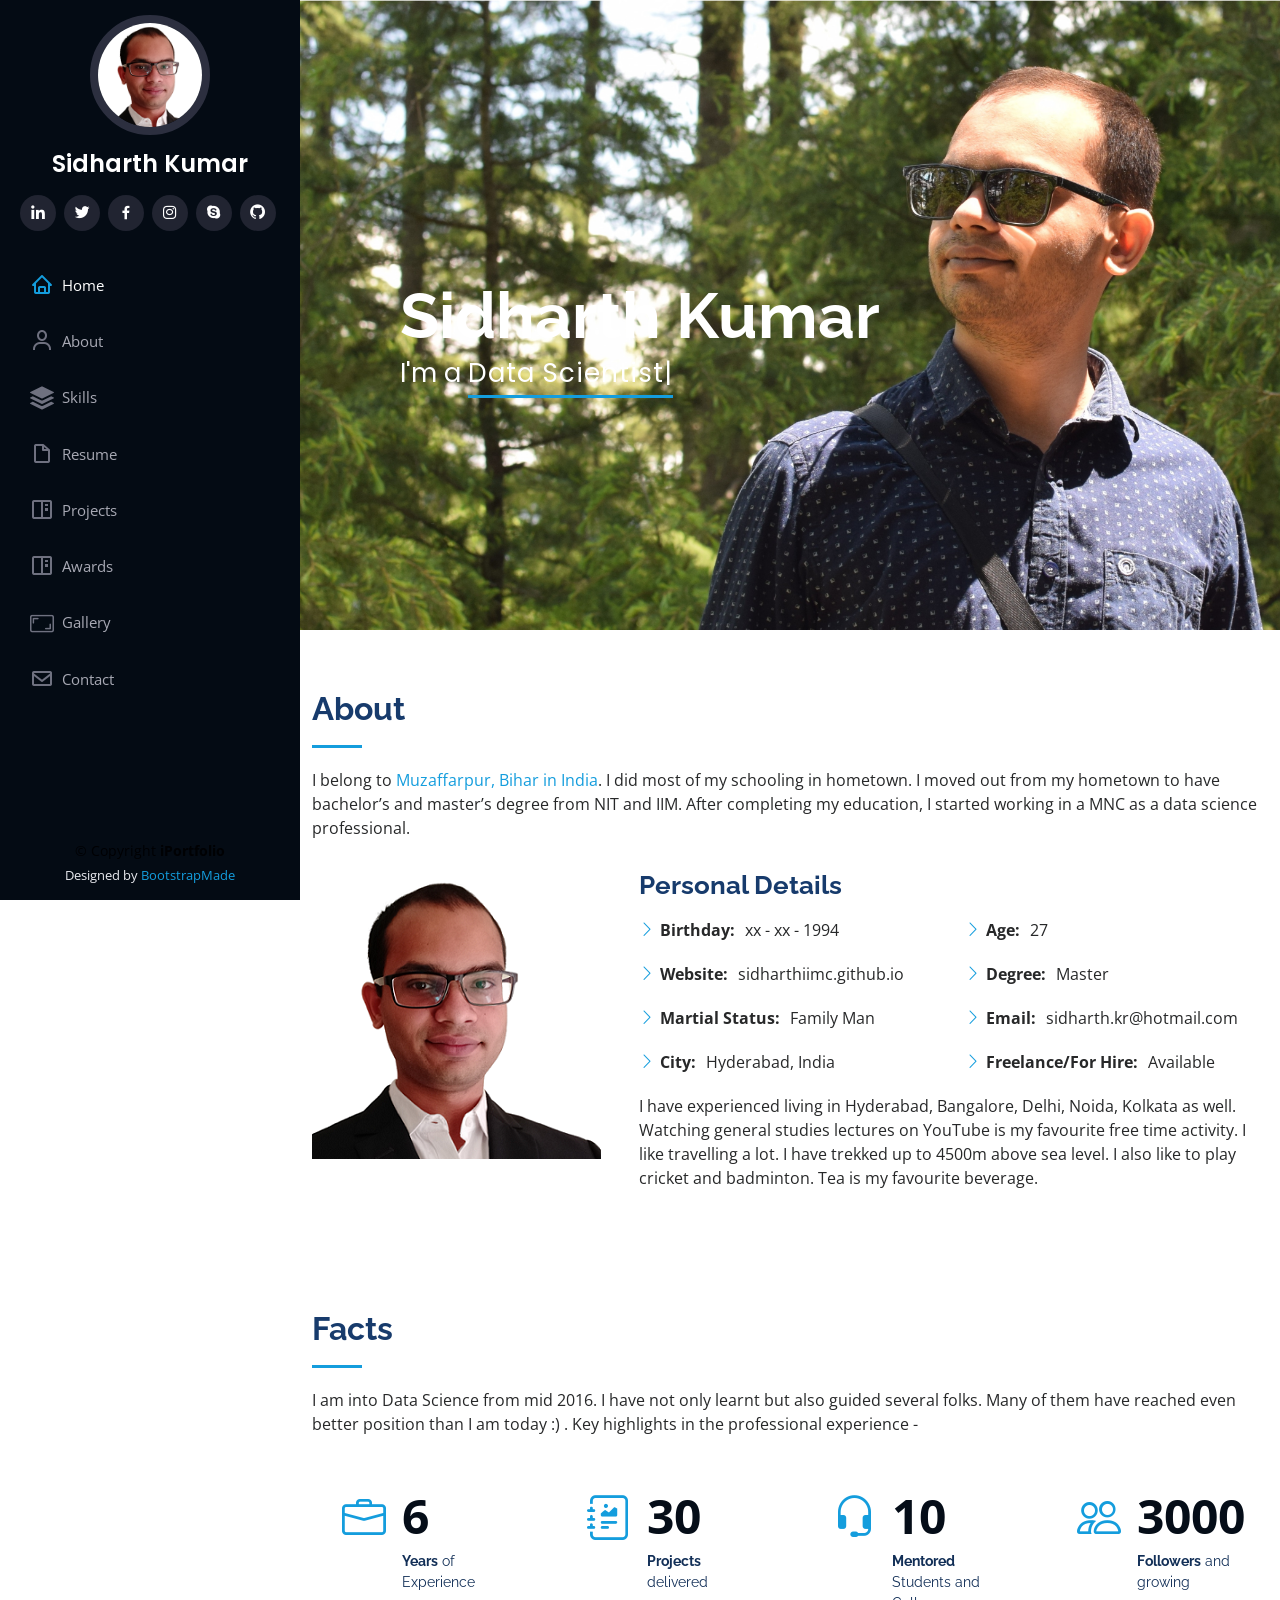
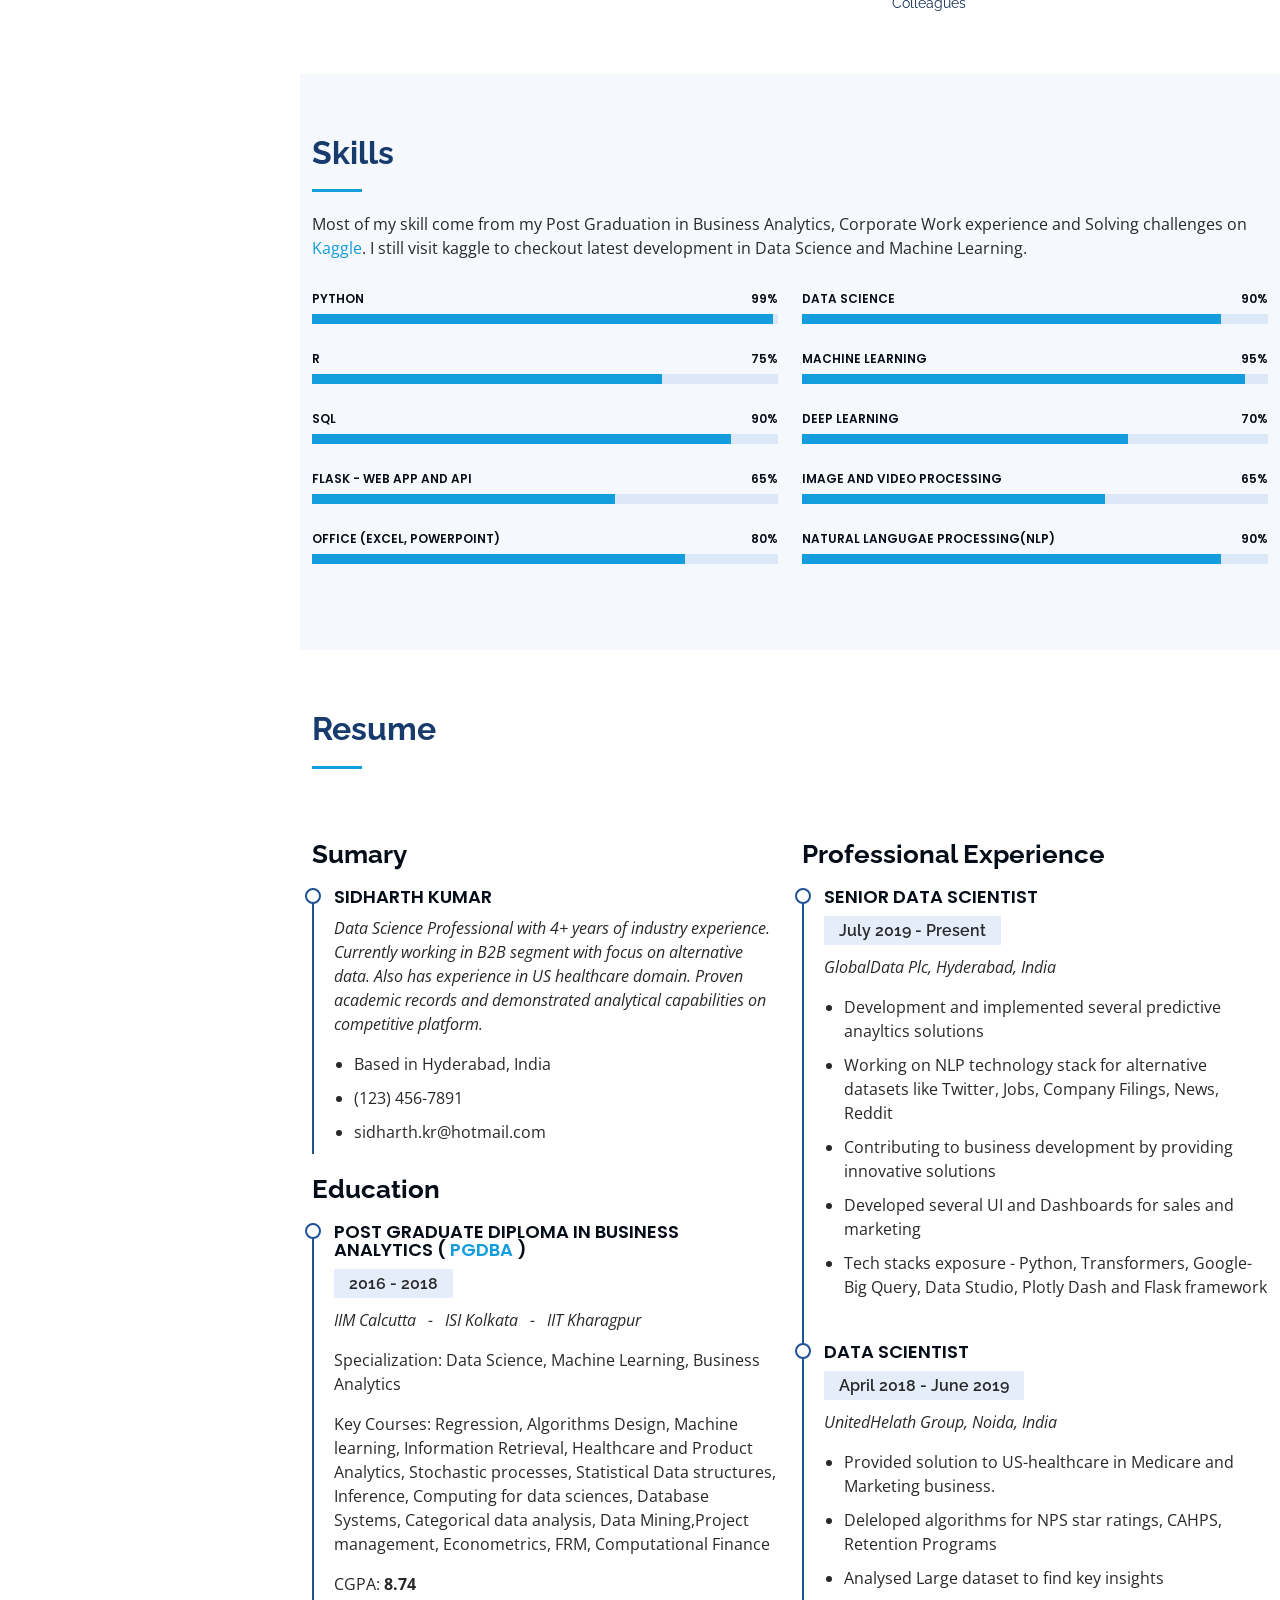
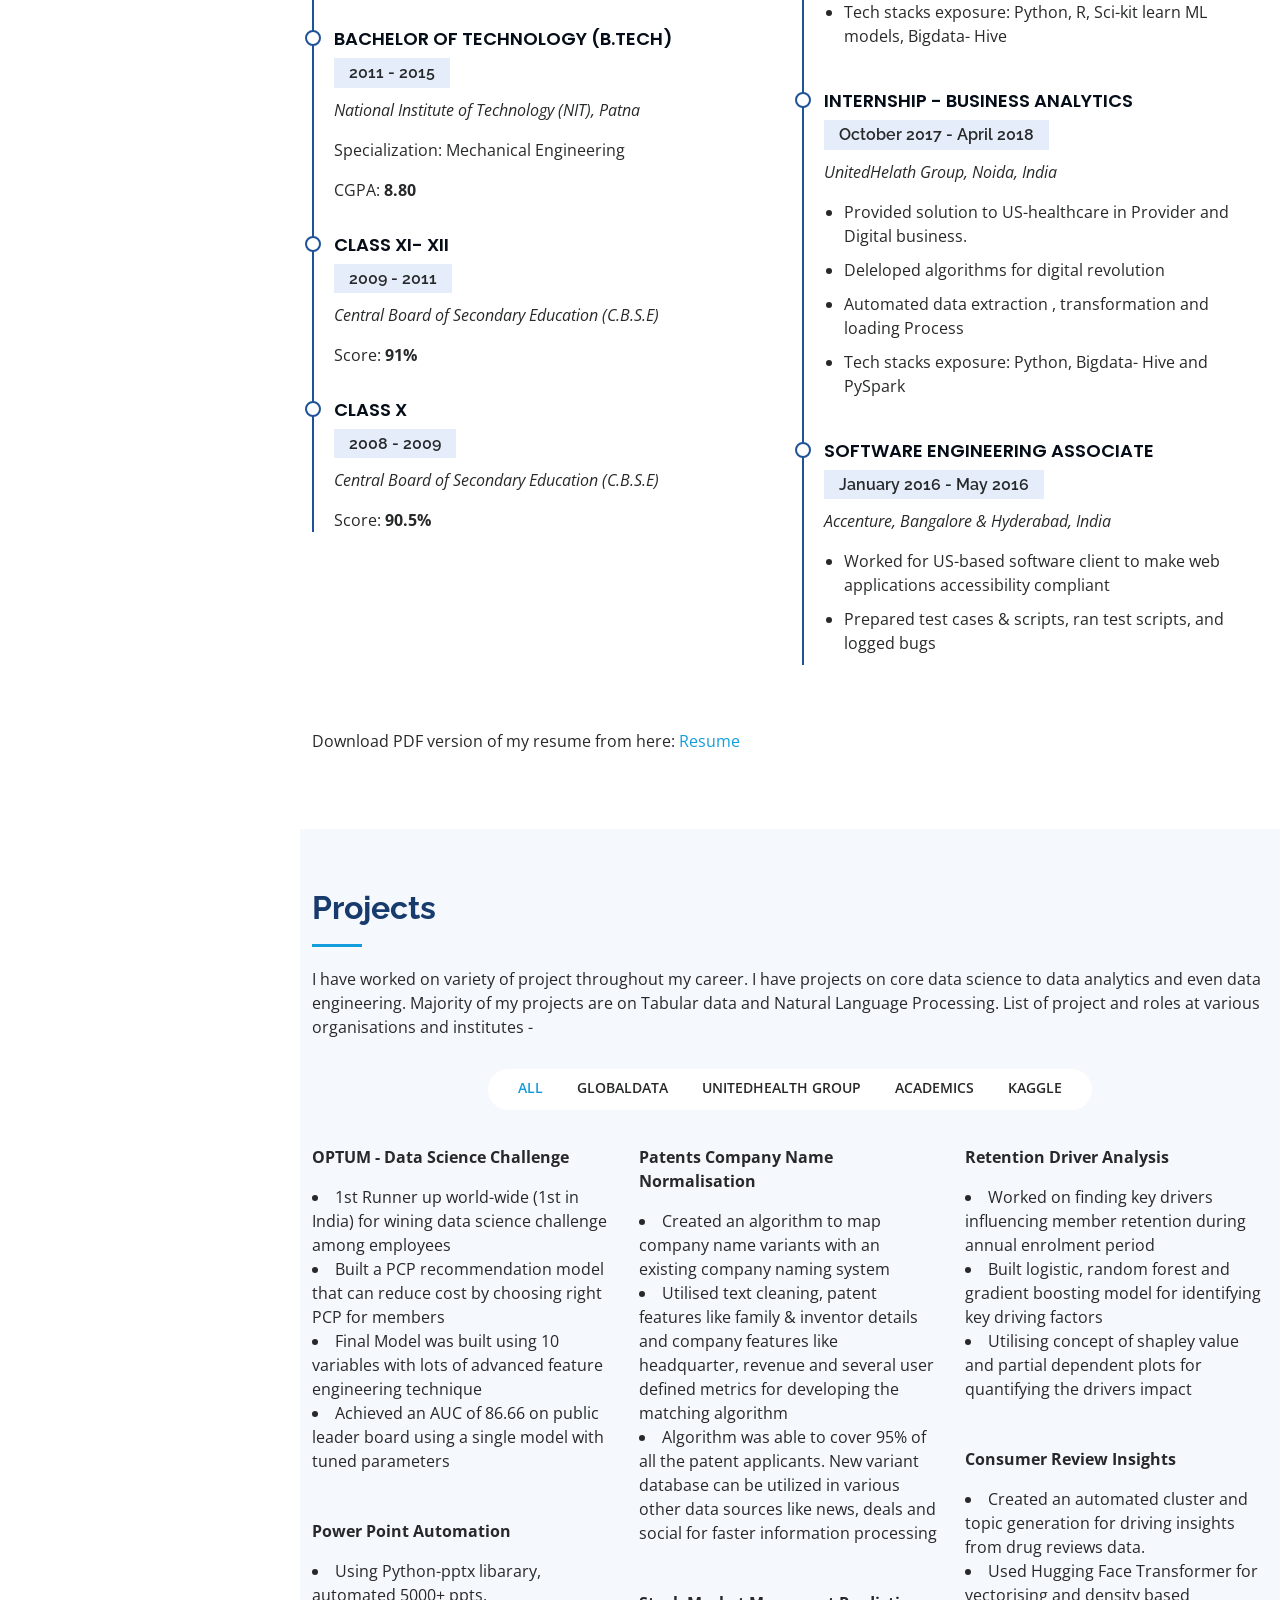
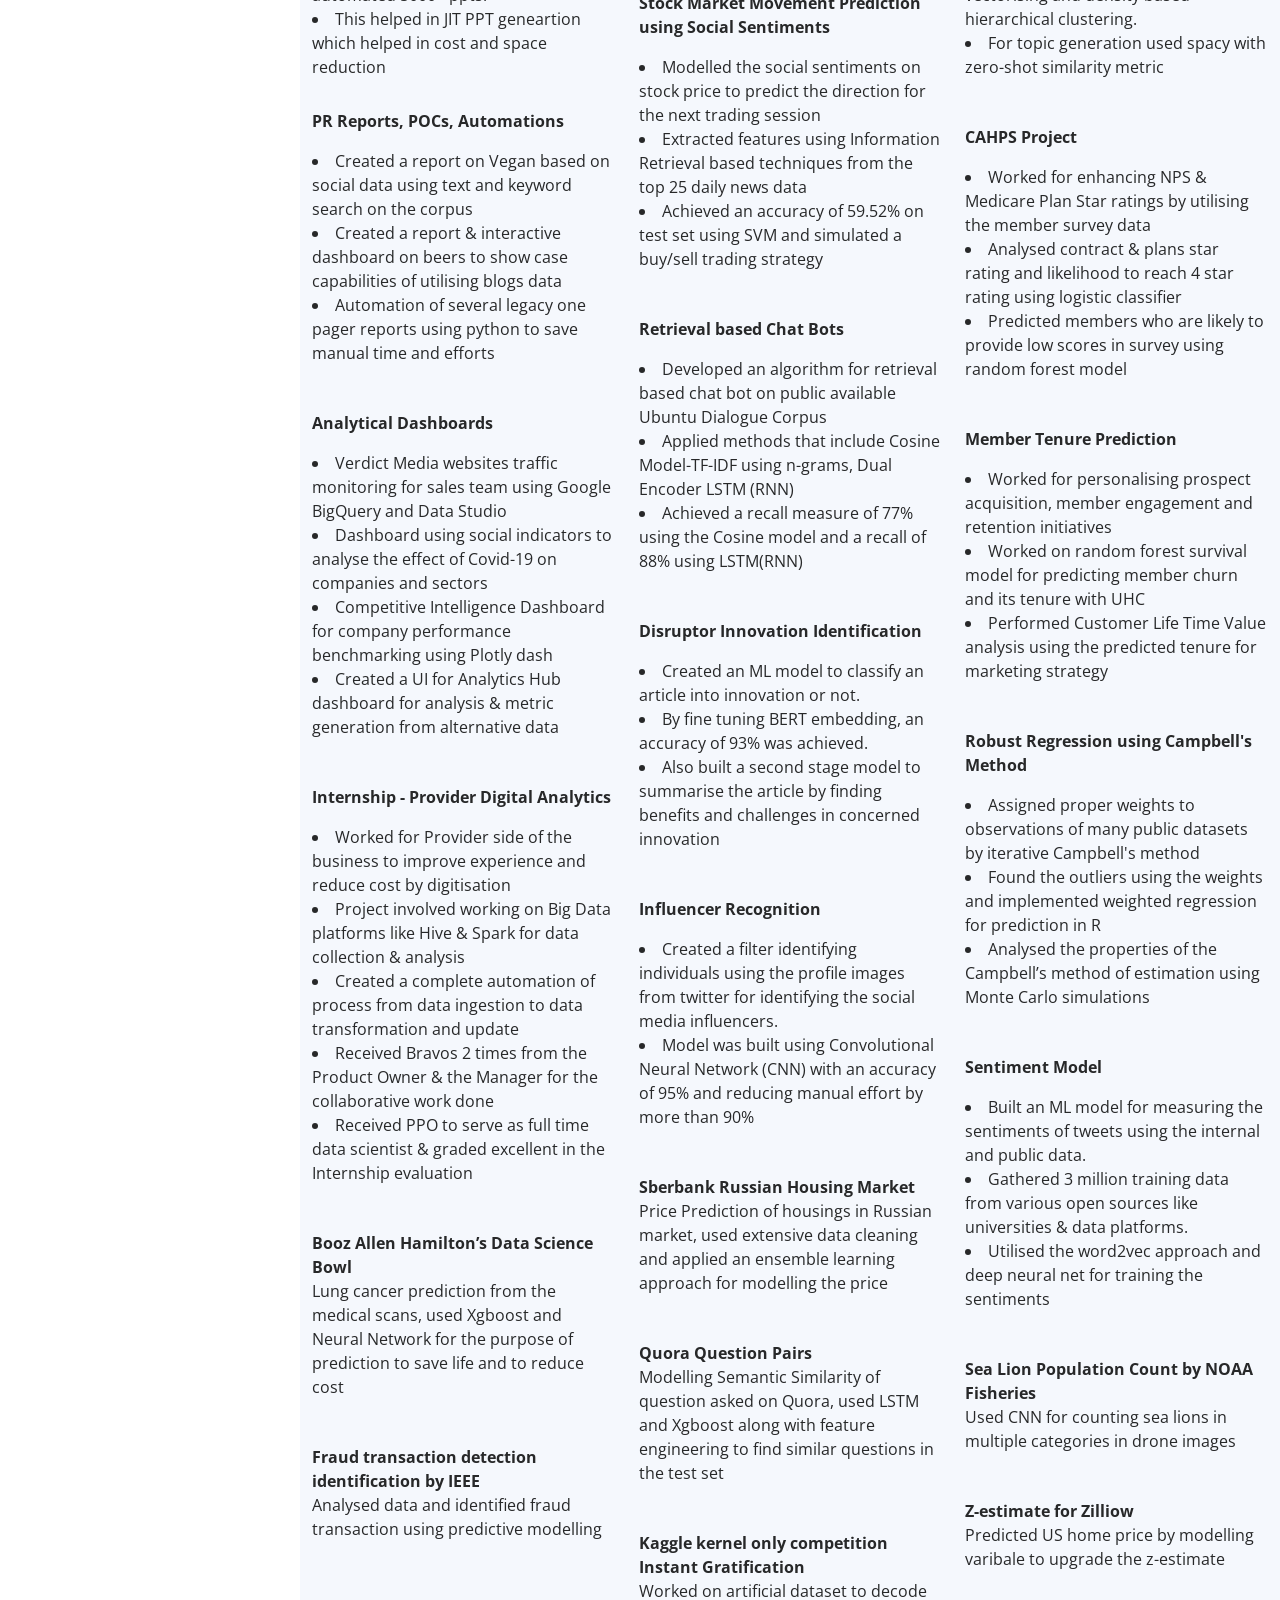
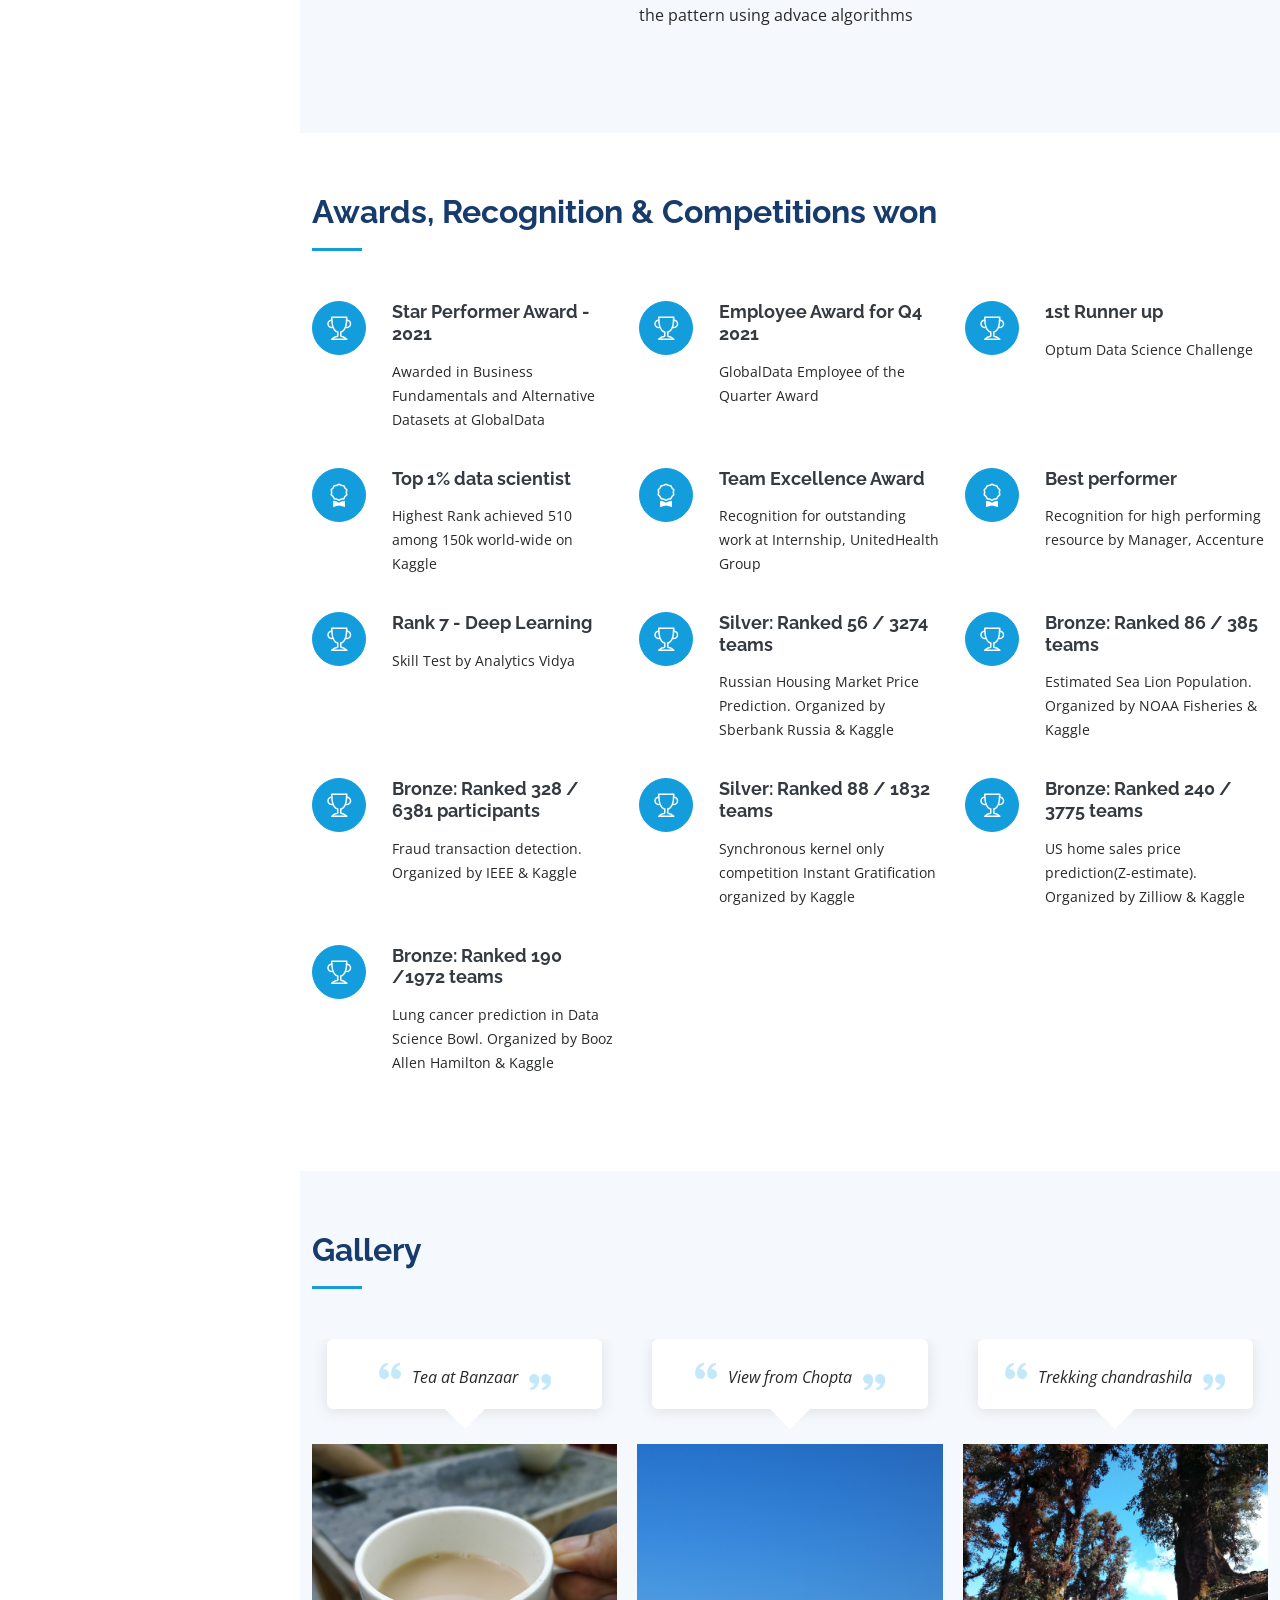
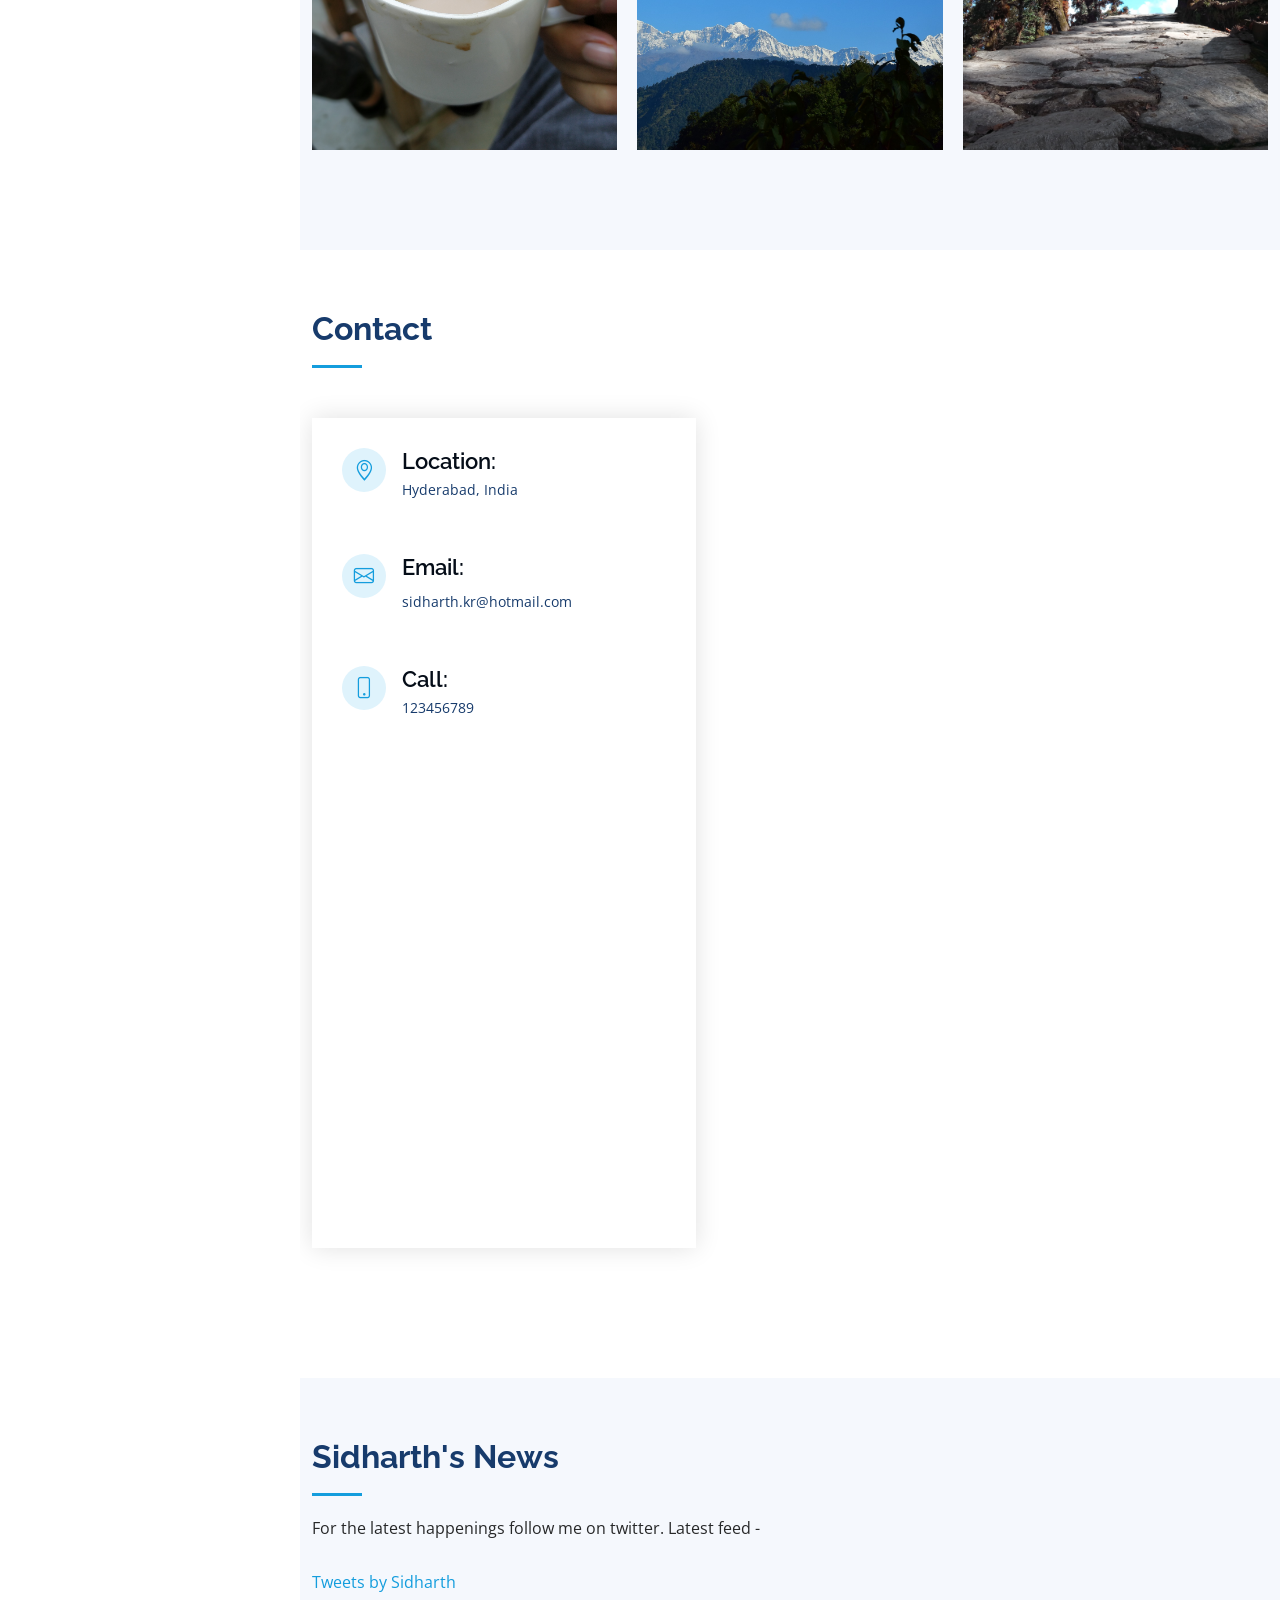
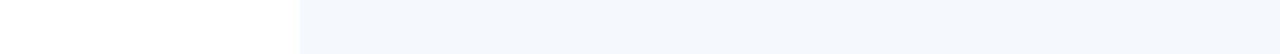
==== commit 09ba4d21: "Update index.html" ====
--- a/index.html
+++ b/index.html
@@ -94,7 +94,7 @@
   <section id="hero" class="d-flex flex-column justify-content-center align-items-center">
     <div class="hero-container" data-aos="fade-in">
       <h1>Sidharth Kumar</h1>
-      <p>I'm a <span class="typed" data-typed-items="Data Scientist, AI/ML Developer, Product Manager, Photographer, Traveller"></span></p>
+      <p>I'm a <span class="typed" data-typed-items="Data Scientist, Traveller, Product Manager, Digital Content Creater"></span></p>
     </div>
   </section><!-- End Hero -->
 
@@ -110,7 +110,7 @@
 		  <p>Some Kaggle Codes: Link: <a href="https://github.com/sidharthiimc/Public/tree/main/Unorganised%20Kaggle%20Projects" target="_blank">Click Here</a>. </p>
 	-->	  
 		  <h2>About</h2>
-          <p>I belong to <a href="https://www.google.com/maps/place/Muzaffarpur,+Bihar/@26.1149368,85.3447454,13.01z/data=!4m5!3m4!1s0x39ed10e8a3175529:0x7c2d919680f759d!8m2!3d26.1196607!4d85.390982" target="_blank">Muzaffarpur, Bihar in India</a>. I did most of my schooling in hometown. I moved out from my hometown to have bachelor’s and master’s degree from India premier institutes. After completing my education, I started working in a MNC as a data science professional.</p>
+          <p>I belong to <a href="https://www.google.com/maps/place/Muzaffarpur,+Bihar/@26.1149368,85.3447454,13.01z/data=!4m5!3m4!1s0x39ed10e8a3175529:0x7c2d919680f759d!8m2!3d26.1196607!4d85.390982" target="_blank">Muzaffarpur, Bihar in India</a>. I did most of my schooling in hometown. I moved out from my hometown to have bachelor’s and master’s degree from NIT and IIM. After completing my education, I started working in a MNC as a data science professional.</p>
         </div>
 
         <div class="row">
@@ -142,7 +142,7 @@
               </div>
             </div>
             <p>
-              I have experienced living in Bangalore, Delhi, Noida, Kolkata as well.  Watching general studies lectures on YouTube is my favourite free time activity. I like travelling a lot. I have trekked up to 4500m above sea level. 
+              I have experienced living in Hyderabad, Bangalore, Delhi, Noida, Kolkata as well.  Watching general studies lectures on YouTube is my favourite free time activity. I like travelling a lot. I have trekked up to 4500m above sea level. 
 			  I also like to play cricket and badminton. Tea is my favourite beverage.
             </p>
           </div>
@@ -311,7 +311,7 @@
               <h4>Sidharth Kumar</h4>
               <p><em>Data Science Professional with 4+ years of industry experience. Currently working in B2B segment with focus on alternative data. Also has experience in US healthcare domain. Proven academic records and demonstrated analytical capabilities on competitive platform.</em></p>
               <ul>
-                <li>Based in Hyderabad, India (Currently WFH at Muzaffarpur)</li>
+                <li>Based in Hyderabad, India</li>
                 <li>(123) 456-7891</li>
                 <li>sidharth.kr@hotmail.com</li>
               </ul>
@@ -452,6 +452,12 @@
 		  <li>Created an automated cluster and topic generation for driving insights from drug reviews data.</li>
 		  <li>Used Hugging Face Transformer for vectorising and density based hierarchical clustering. </li>
 		  <li>For topic generation used spacy with zero-shot similarity metric</li></p>
+		  </div></div> <!-- end of project item-->
+		  
+		  <div class="col-lg-4 col-md-6 portfolio-item filter-GDplc"><div class="portfolio-wrap">
+		  <p><b>Power Point Automation</b><br>
+		  <li>Using Python-pptx libarary, automated 5000+ ppts.</li>
+		  <li>This helped in JIT PPT geneartion which helped in cost and space reduction</li>
 		  </div></div> <!-- end of project item-->
 		  
 		  <div class="col-lg-4 col-md-6 portfolio-item filter-acad"><div class="portfolio-wrap">
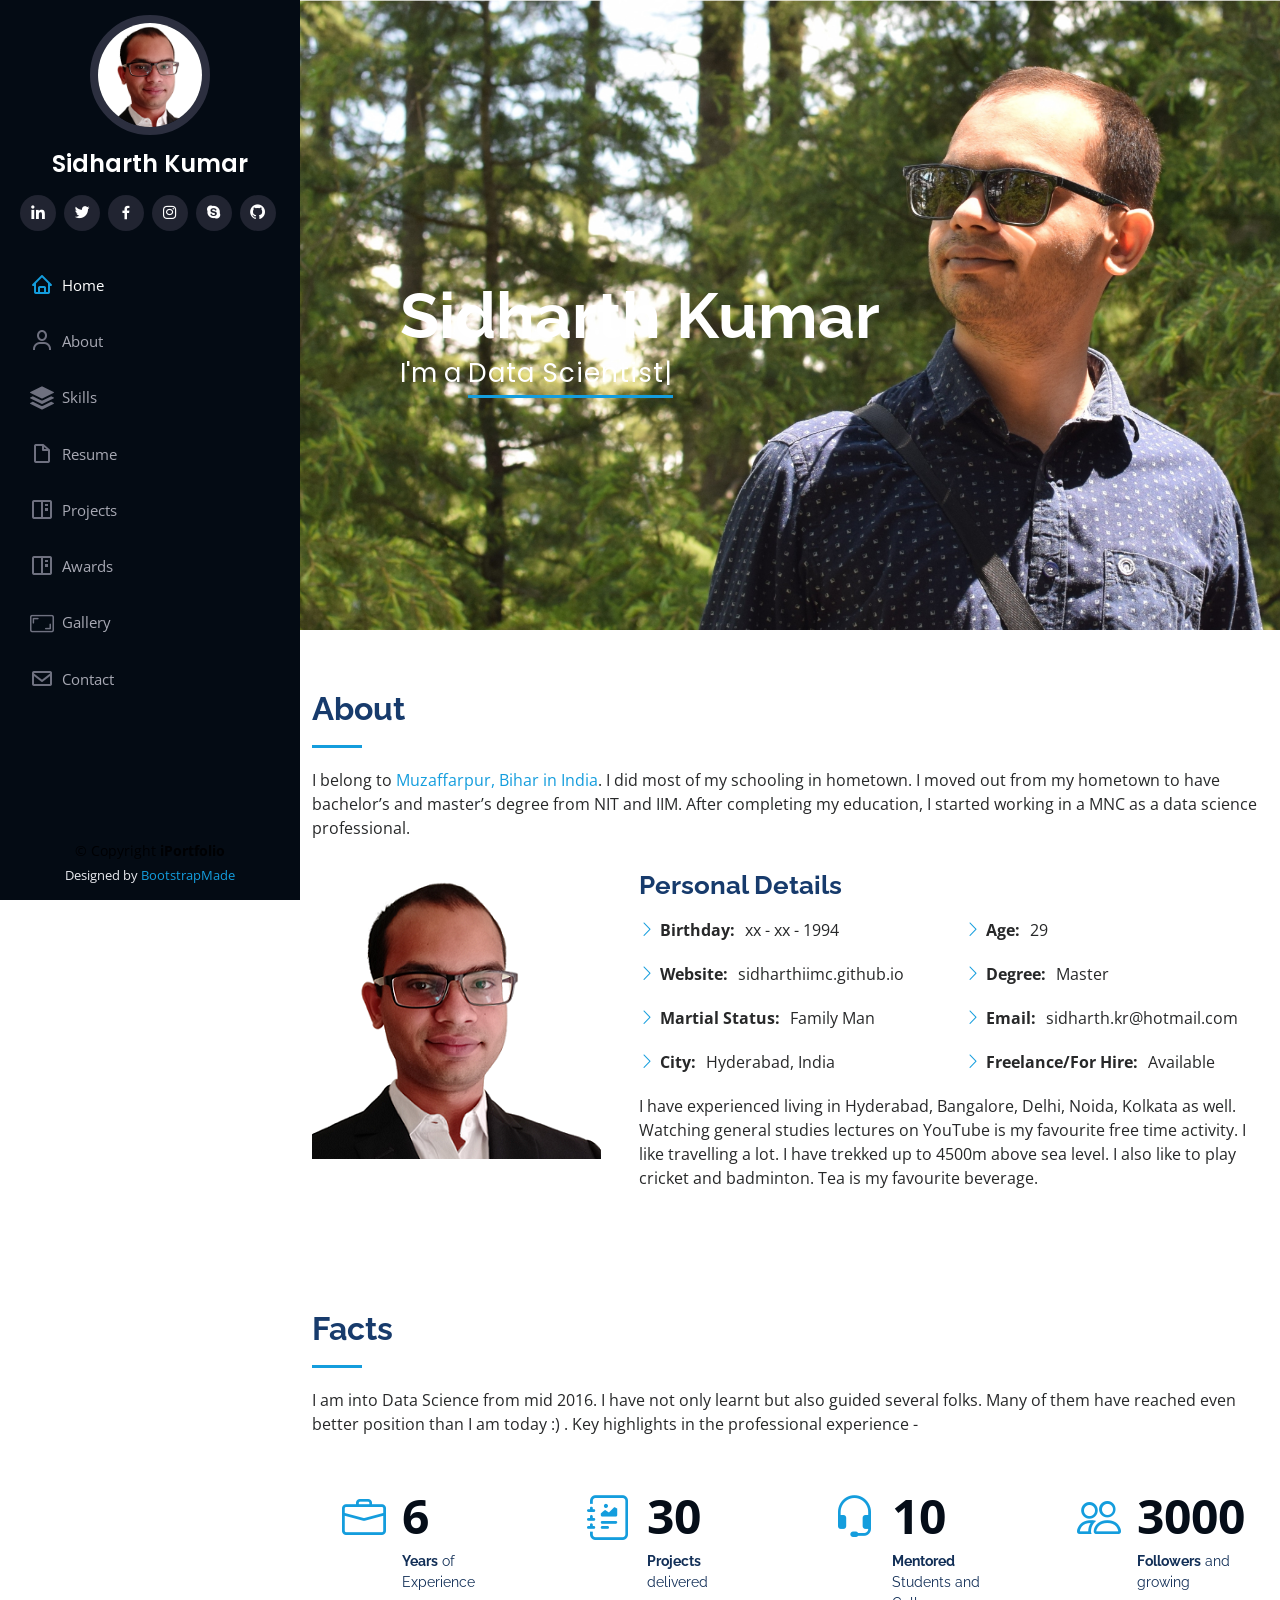
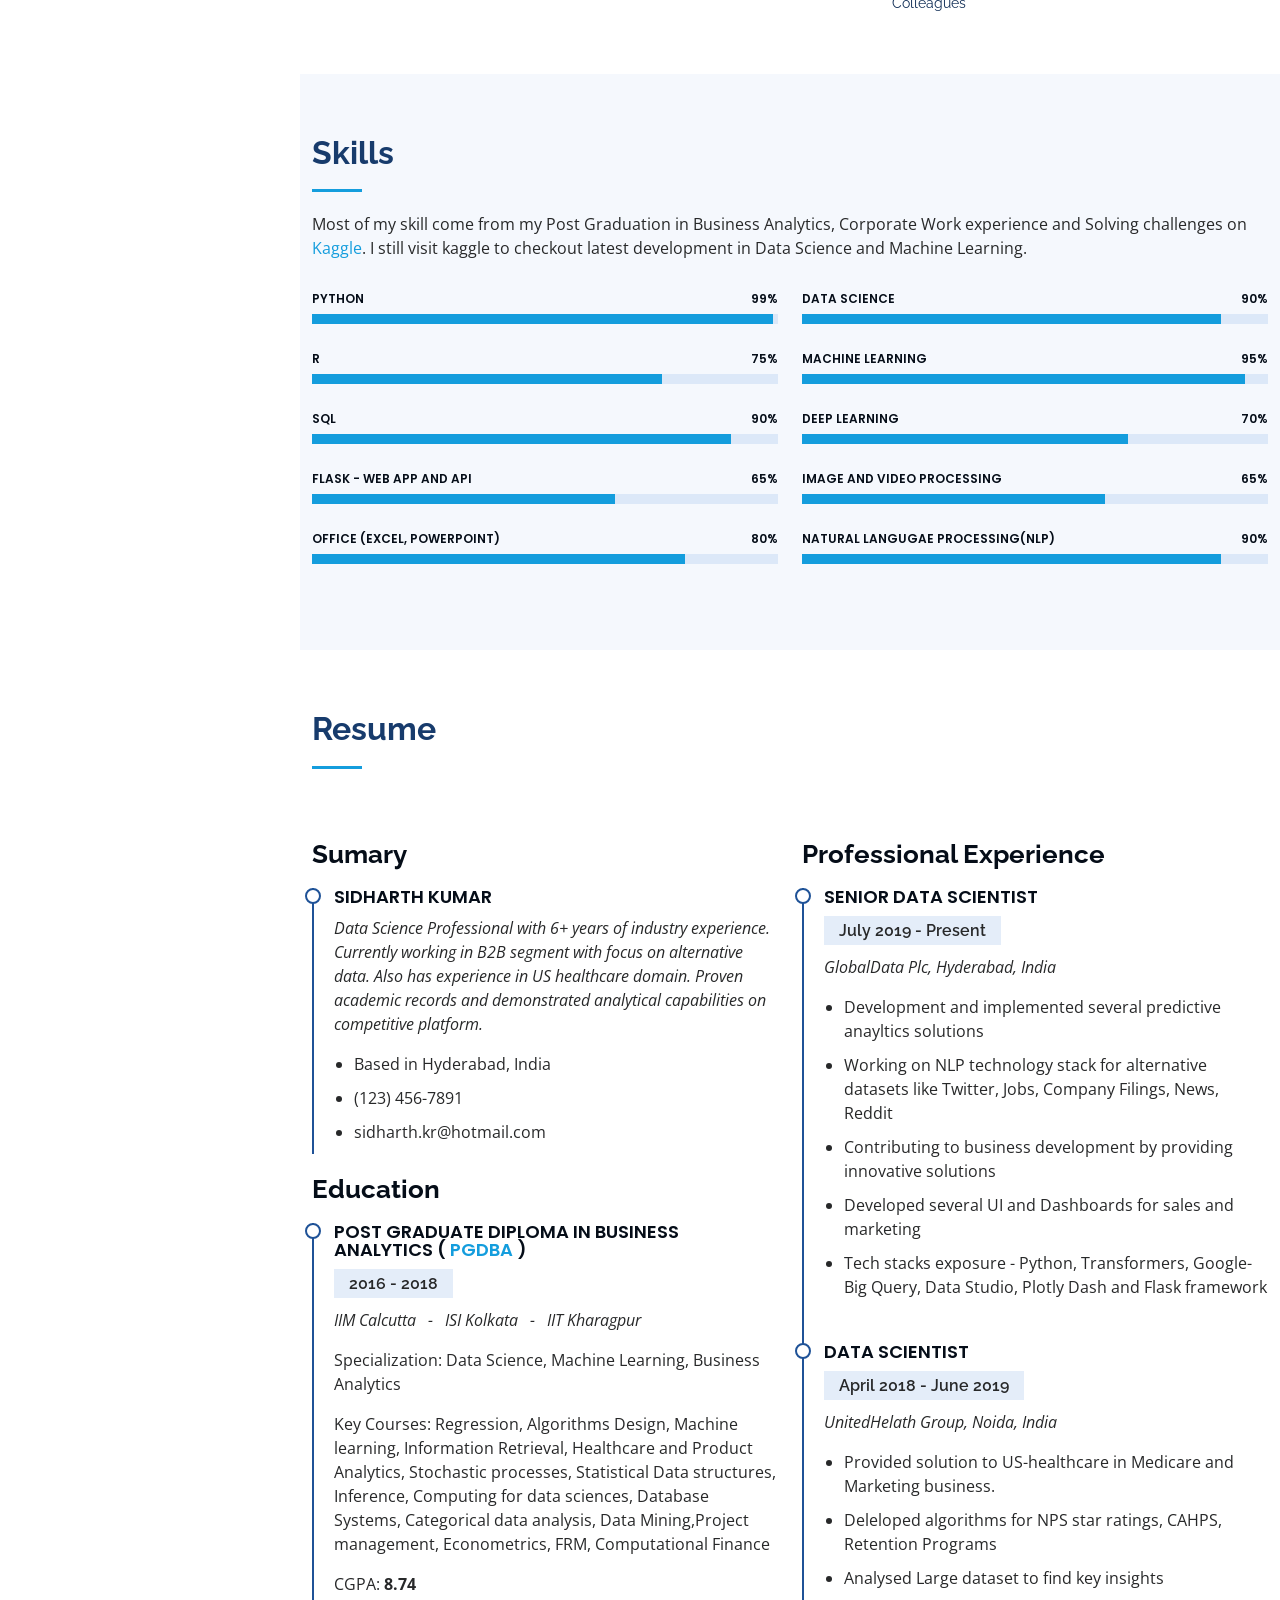
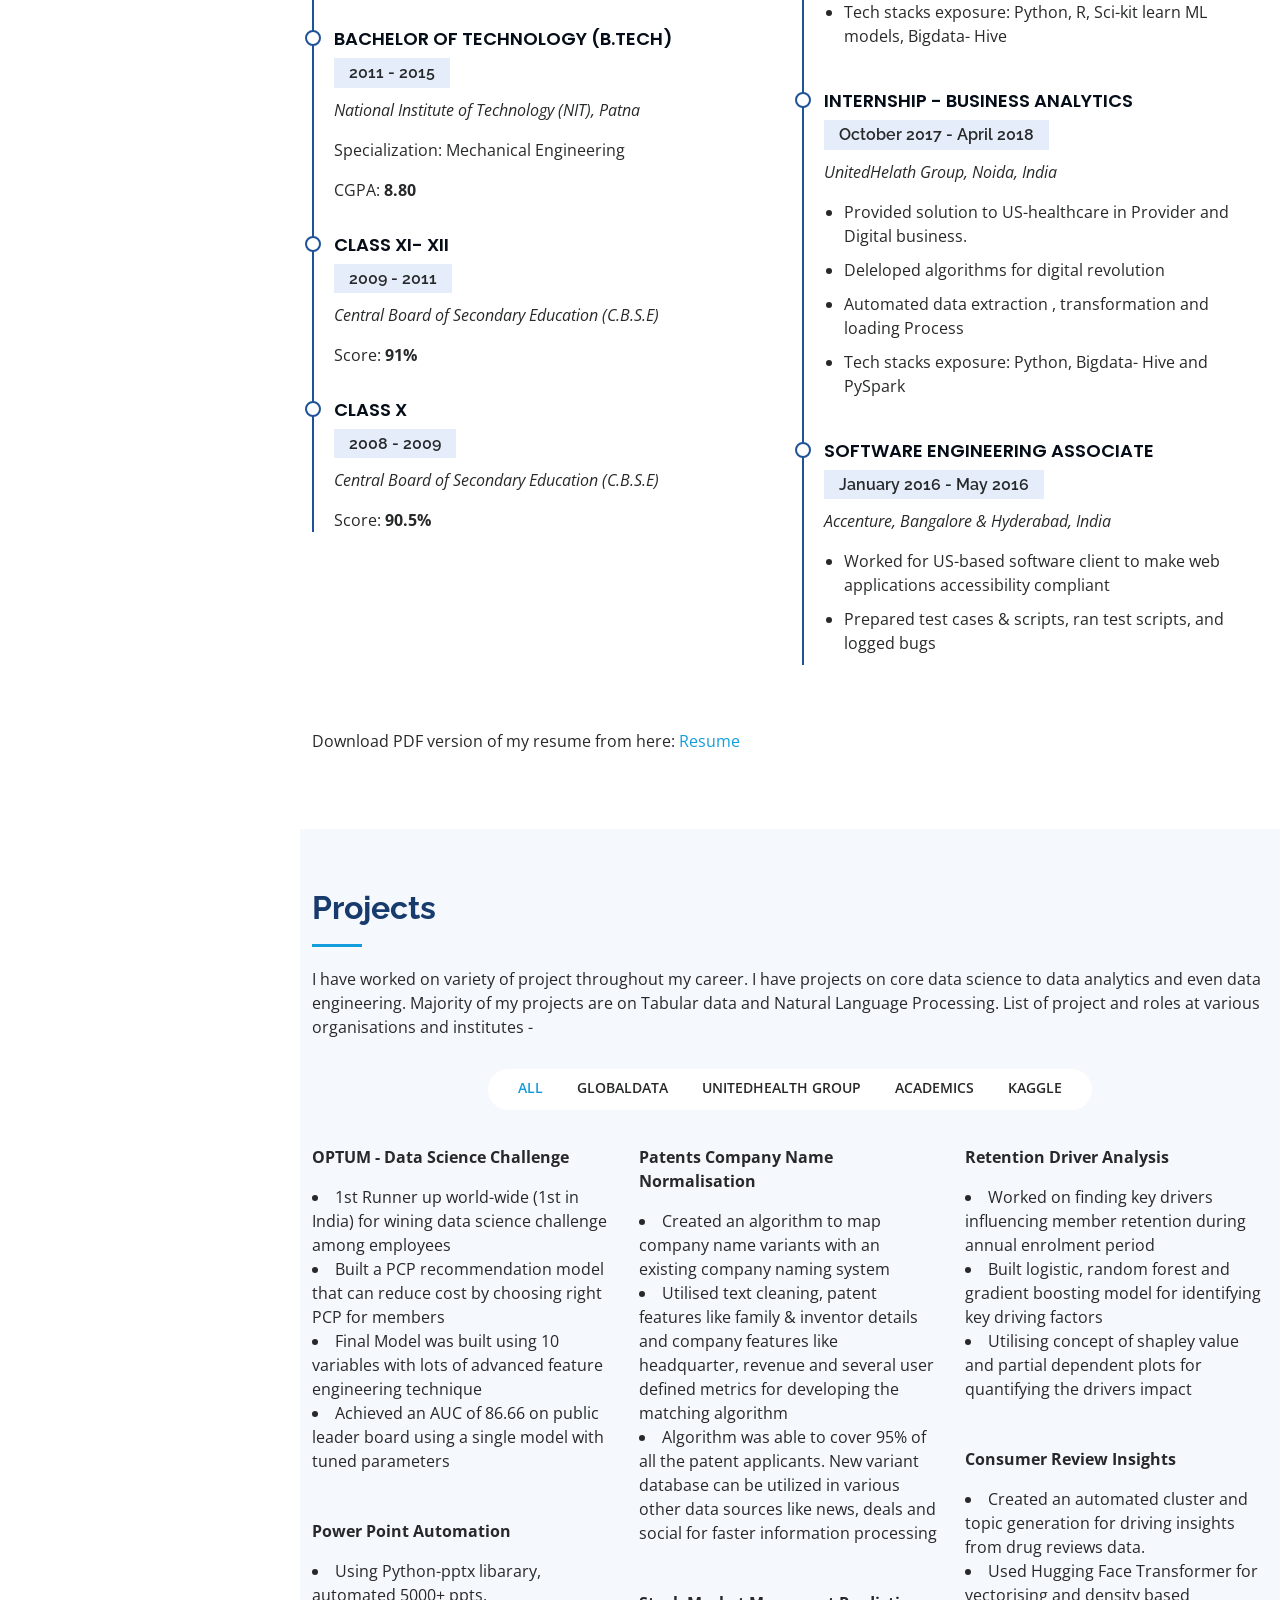
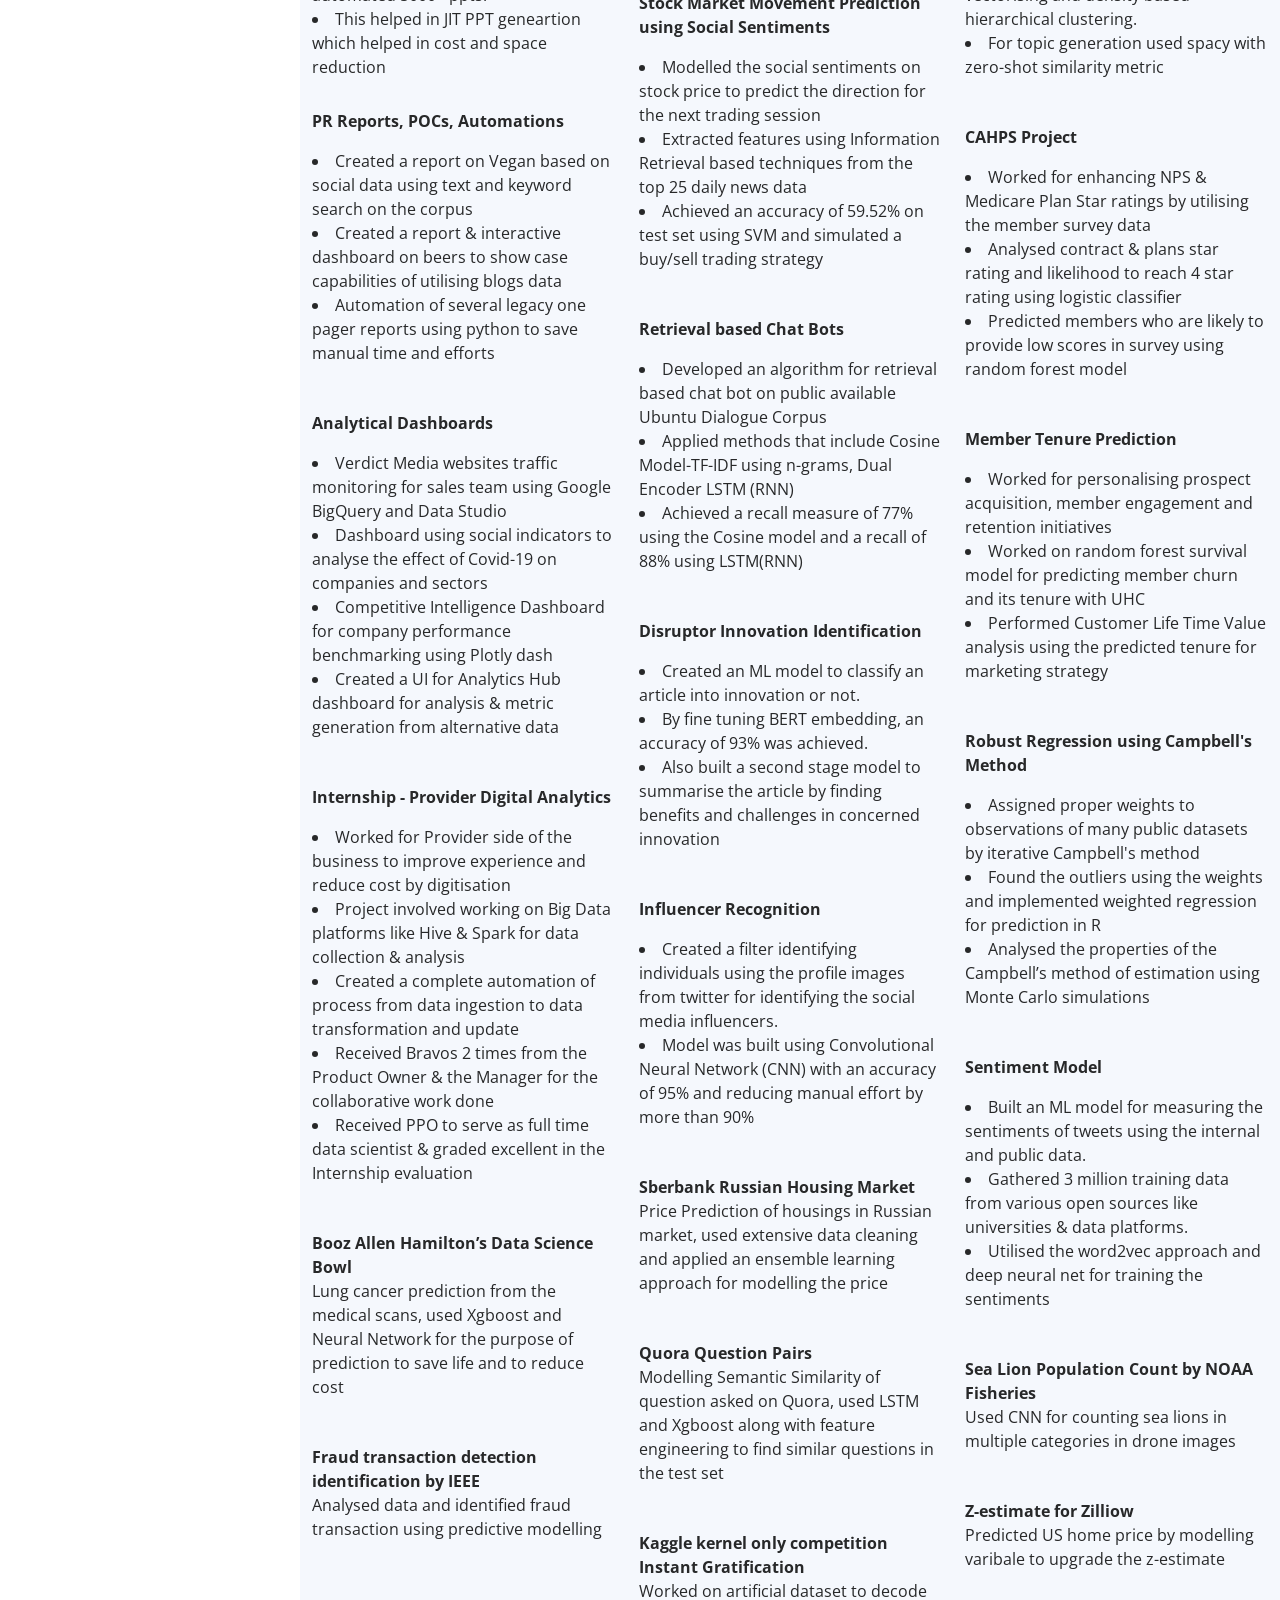
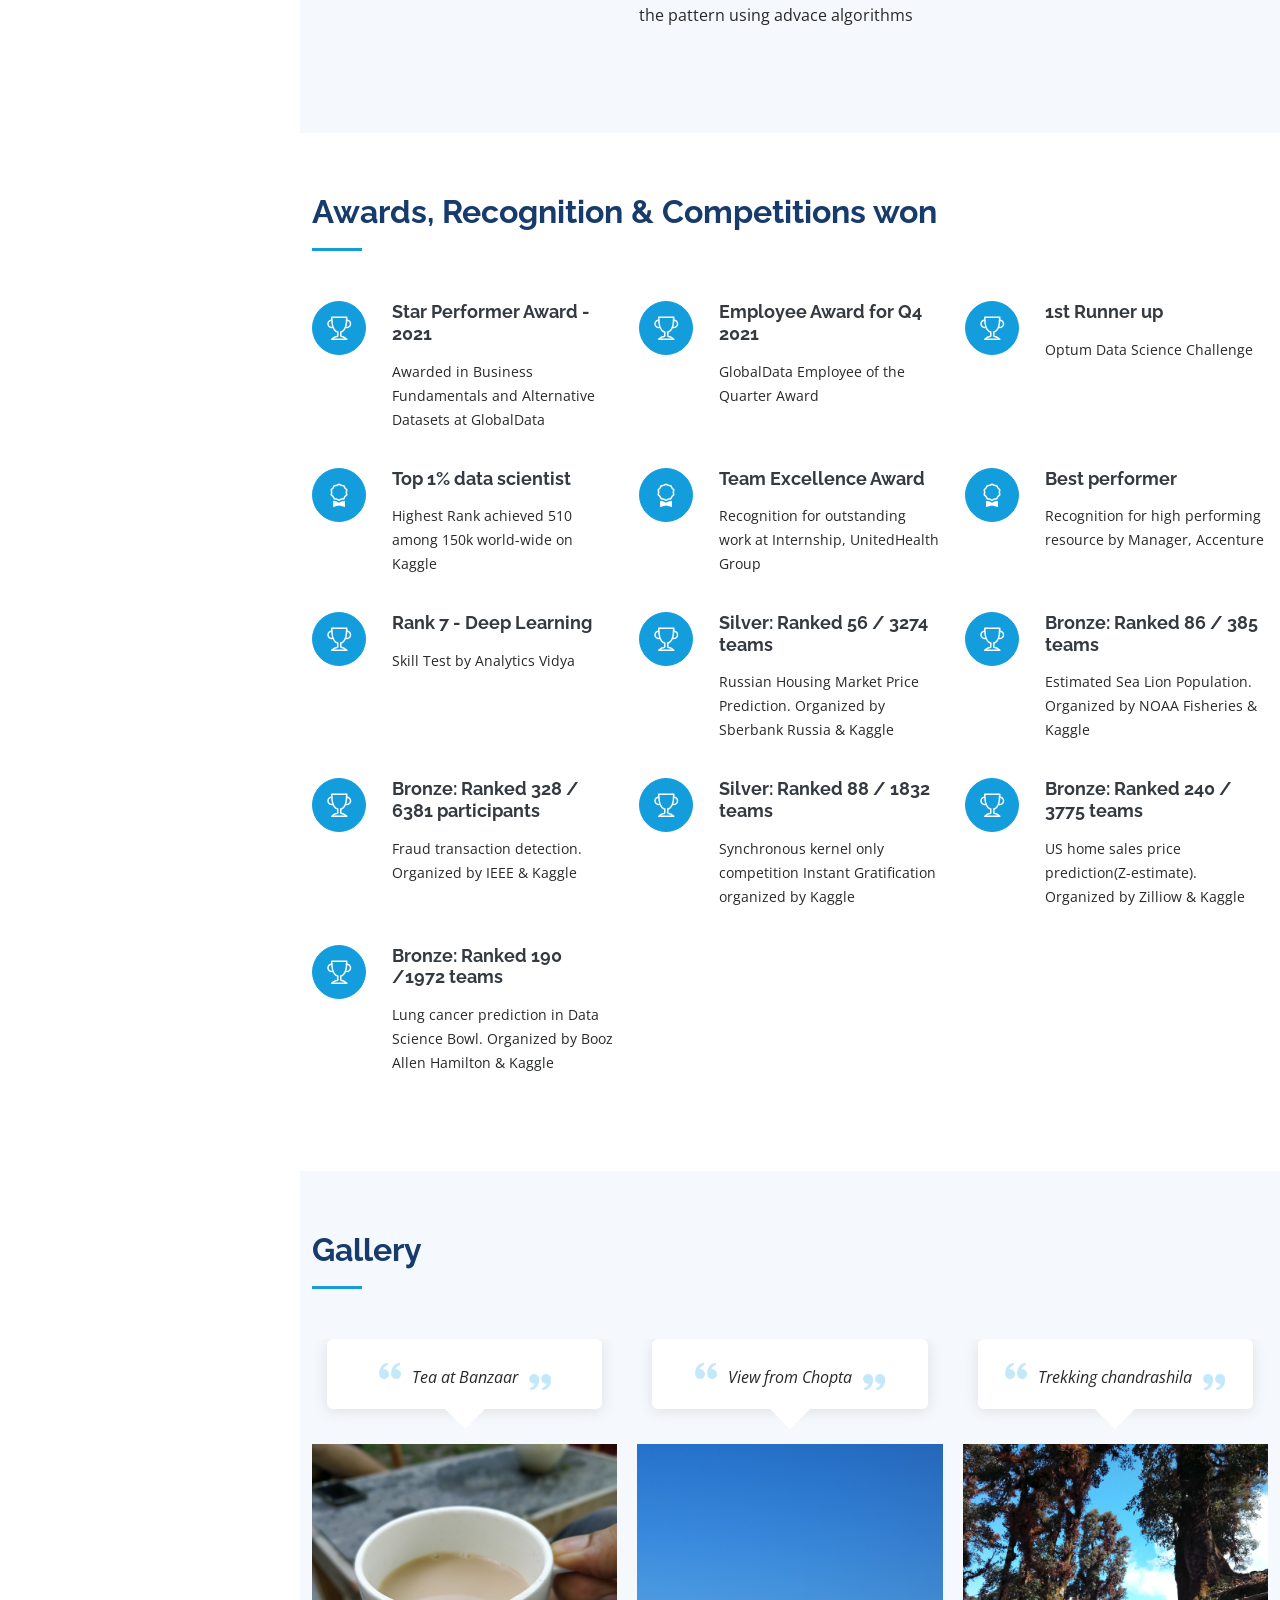
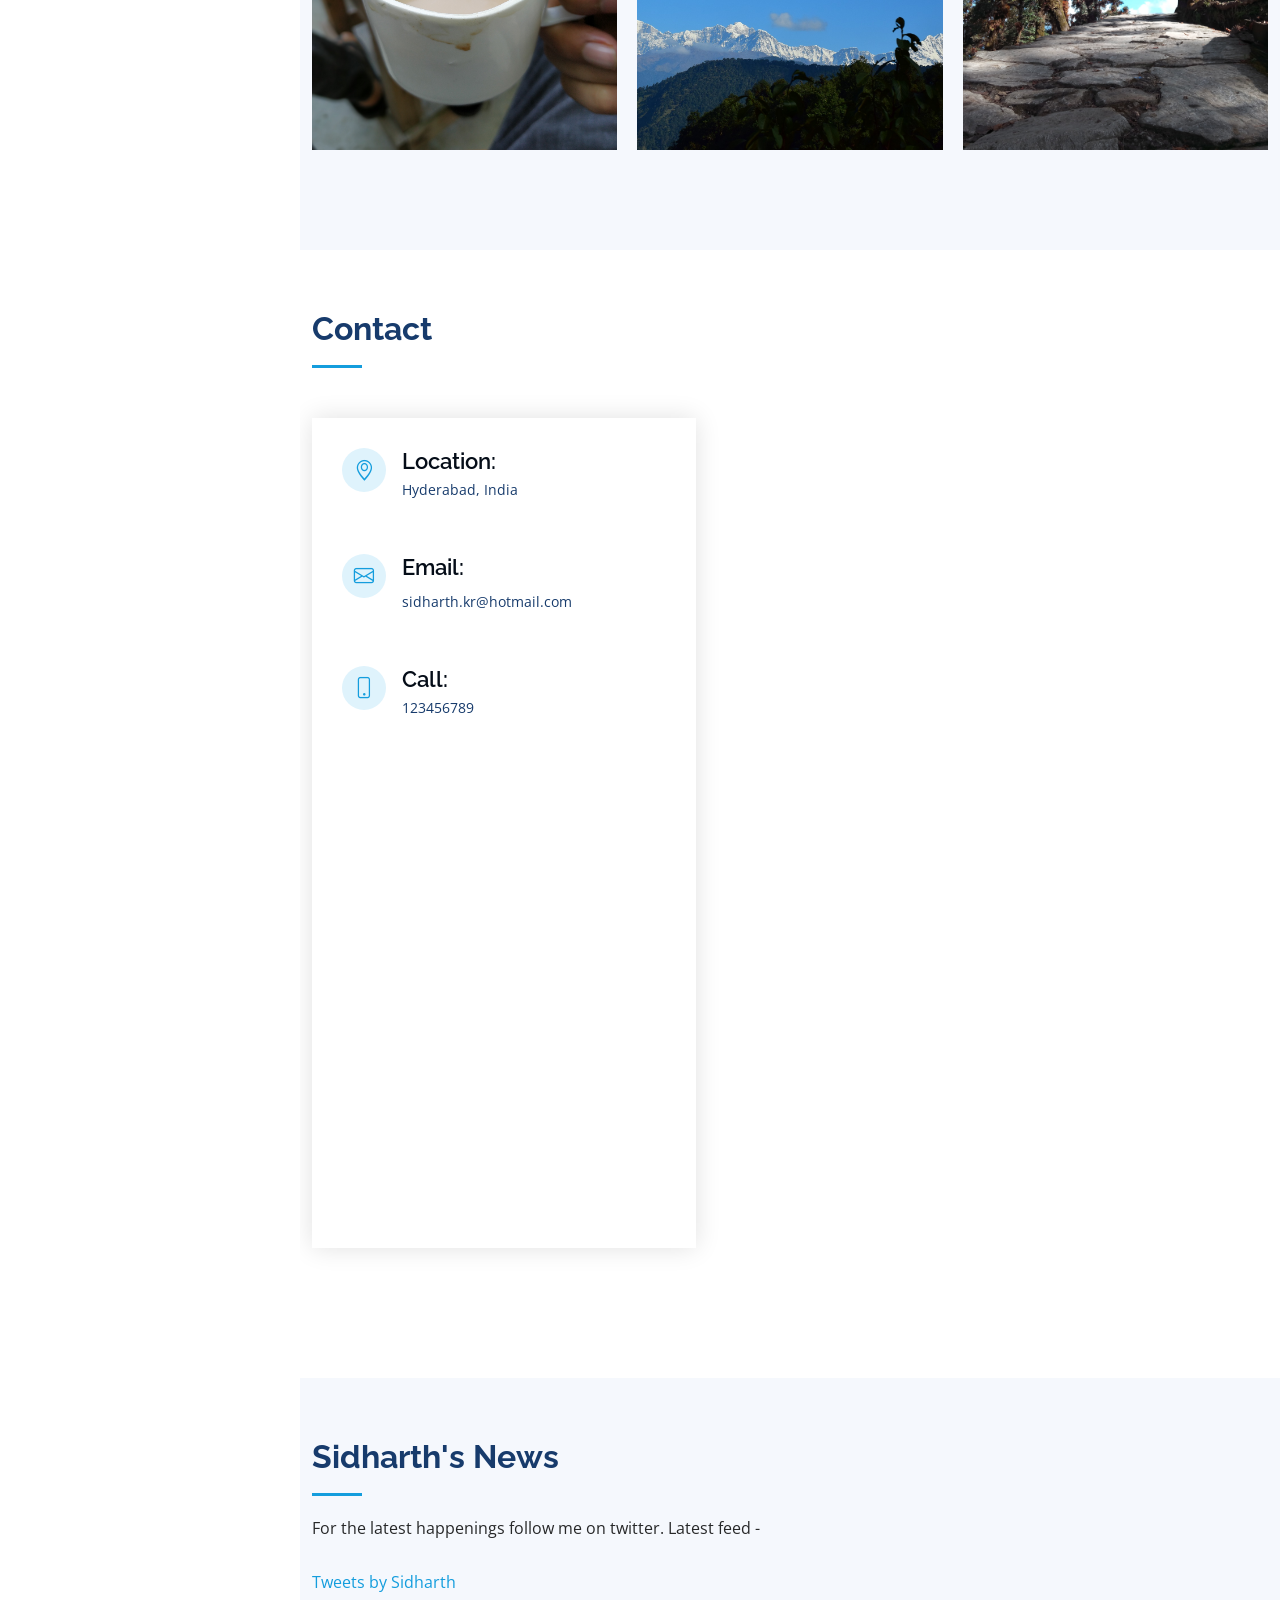
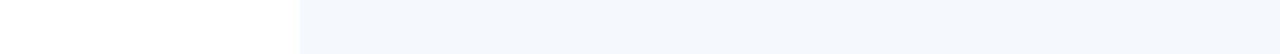
==== commit 5acf128c: "update pics" ====
--- a/index.html
+++ b/index.html
@@ -134,7 +134,7 @@
               </div>
               <div class="col-lg-6">
                 <ul>
-                  <li><i class="bi bi-chevron-right"></i> <strong>Age:</strong> <span>27</span></li>
+                  <li><i class="bi bi-chevron-right"></i> <strong>Age:</strong> <span>29</span></li>
                   <li><i class="bi bi-chevron-right"></i> <strong>Degree:</strong> <span>Master</span></li>
                   <li><i class="bi bi-chevron-right"></i> <strong>Email:</strong> <span>sidharth.kr@hotmail.com</span></li>
                   <li><i class="bi bi-chevron-right"></i> <strong>Freelance/For Hire:</strong> <span>Available</span></li>
@@ -309,7 +309,7 @@
             <h3 class="resume-title">Sumary</h3>
             <div class="resume-item pb-0">
               <h4>Sidharth Kumar</h4>
-              <p><em>Data Science Professional with 4+ years of industry experience. Currently working in B2B segment with focus on alternative data. Also has experience in US healthcare domain. Proven academic records and demonstrated analytical capabilities on competitive platform.</em></p>
+              <p><em>Data Science Professional with 6+ years of industry experience. Currently working in B2B segment with focus on alternative data. Also has experience in US healthcare domain. Proven academic records and demonstrated analytical capabilities on competitive platform.</em></p>
               <ul>
                 <li>Based in Hyderabad, India</li>
                 <li>(123) 456-7891</li>
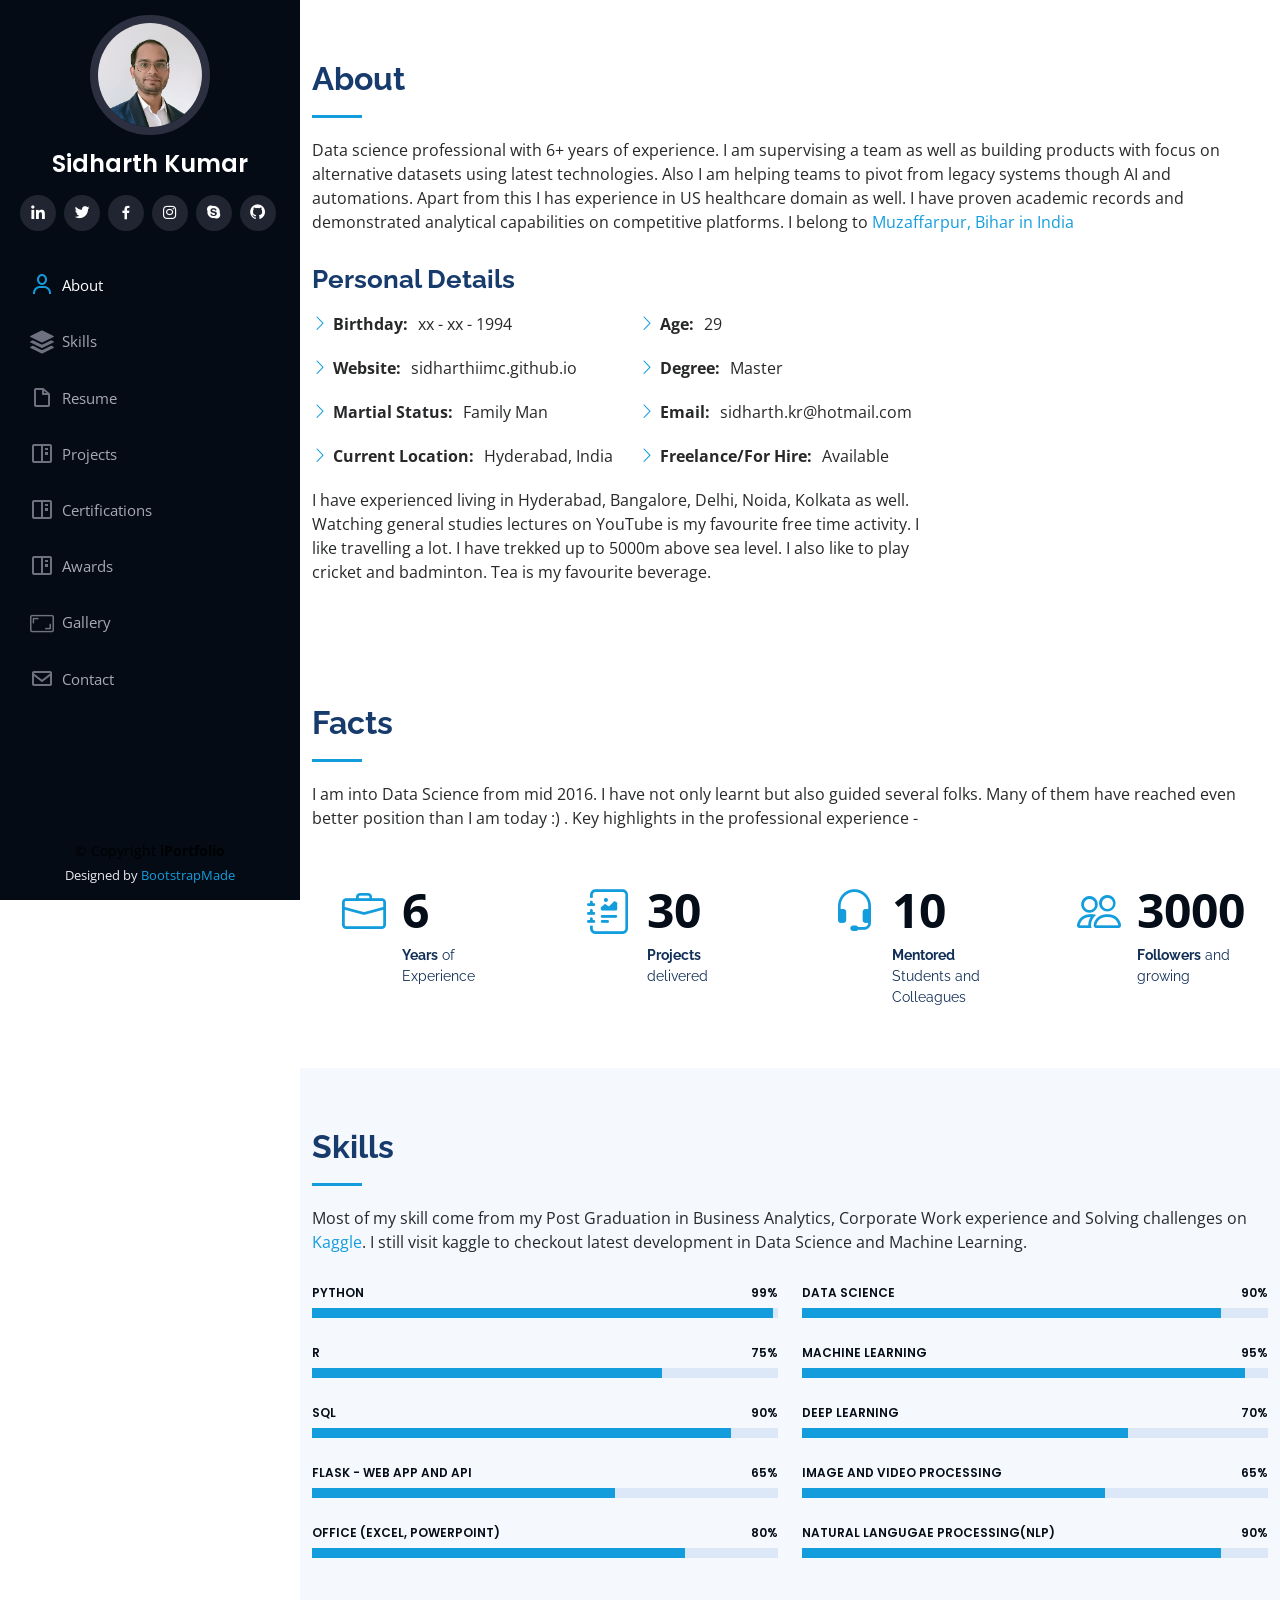
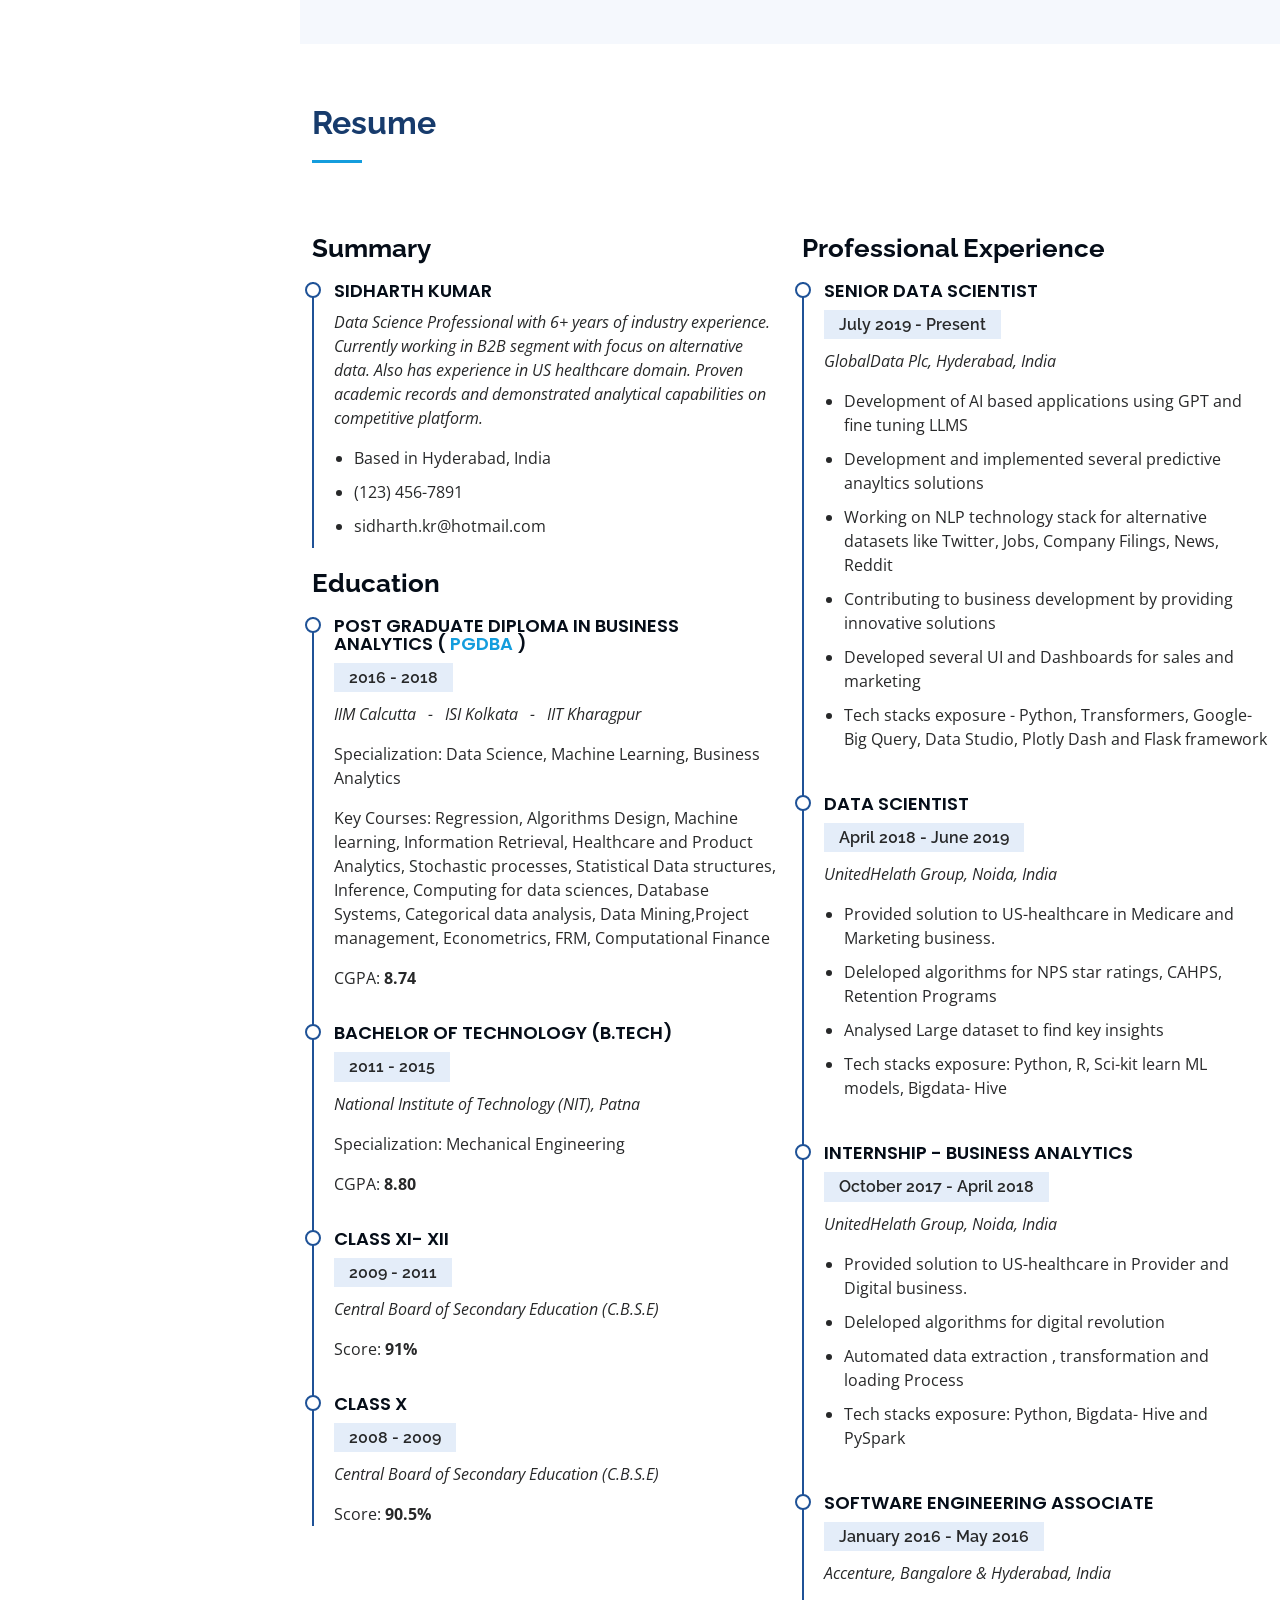
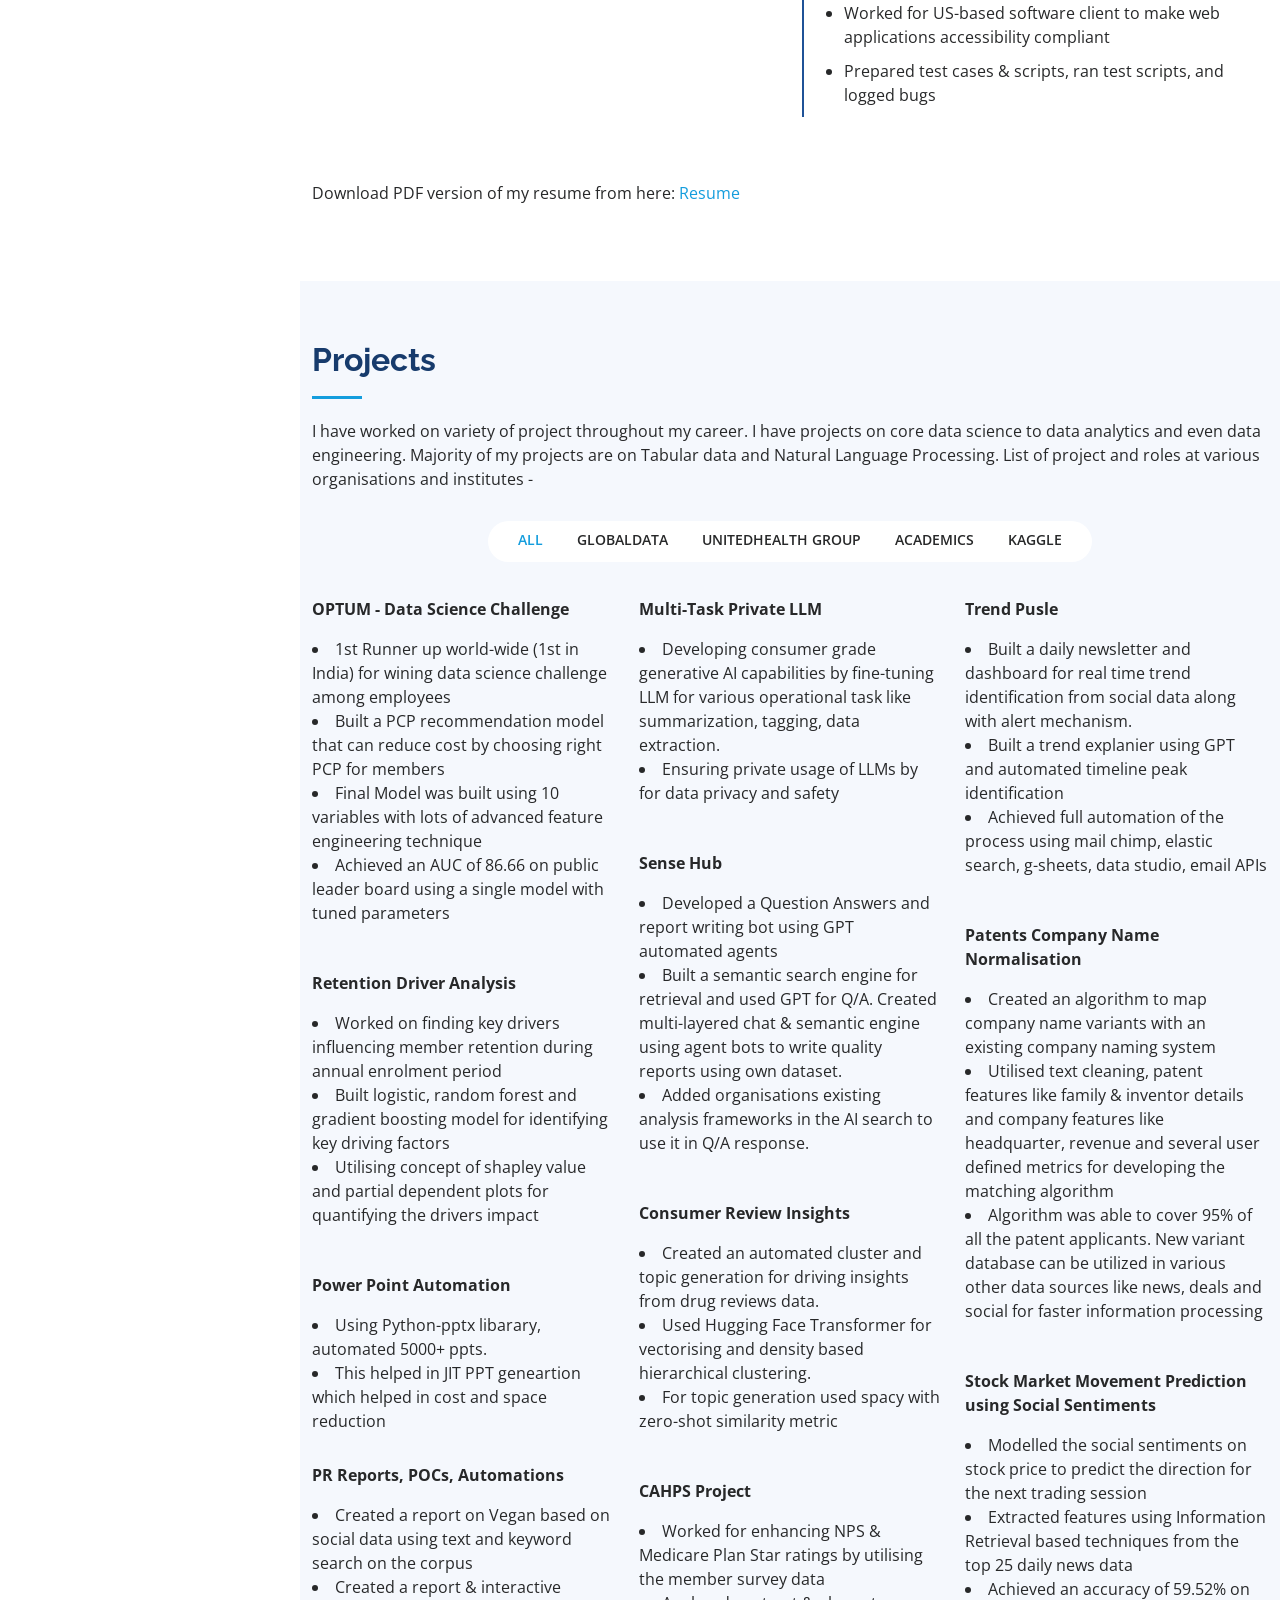
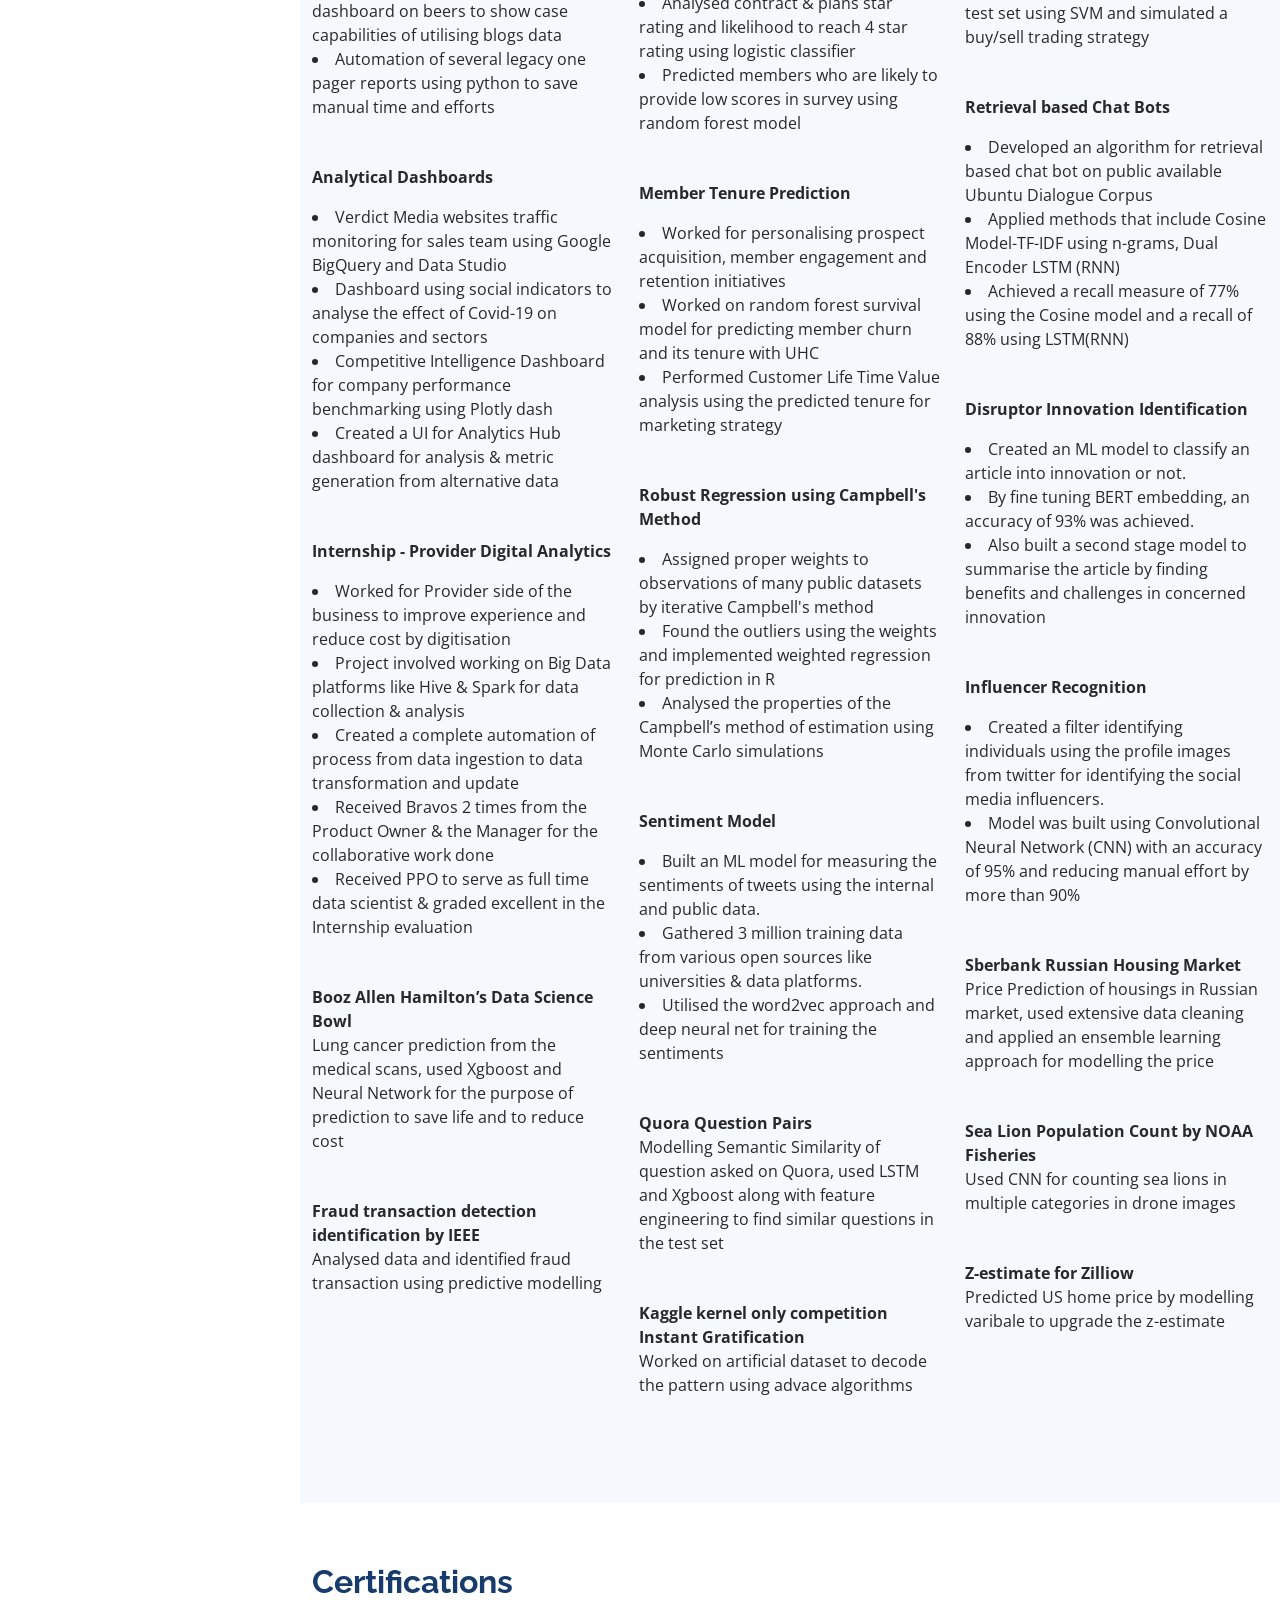
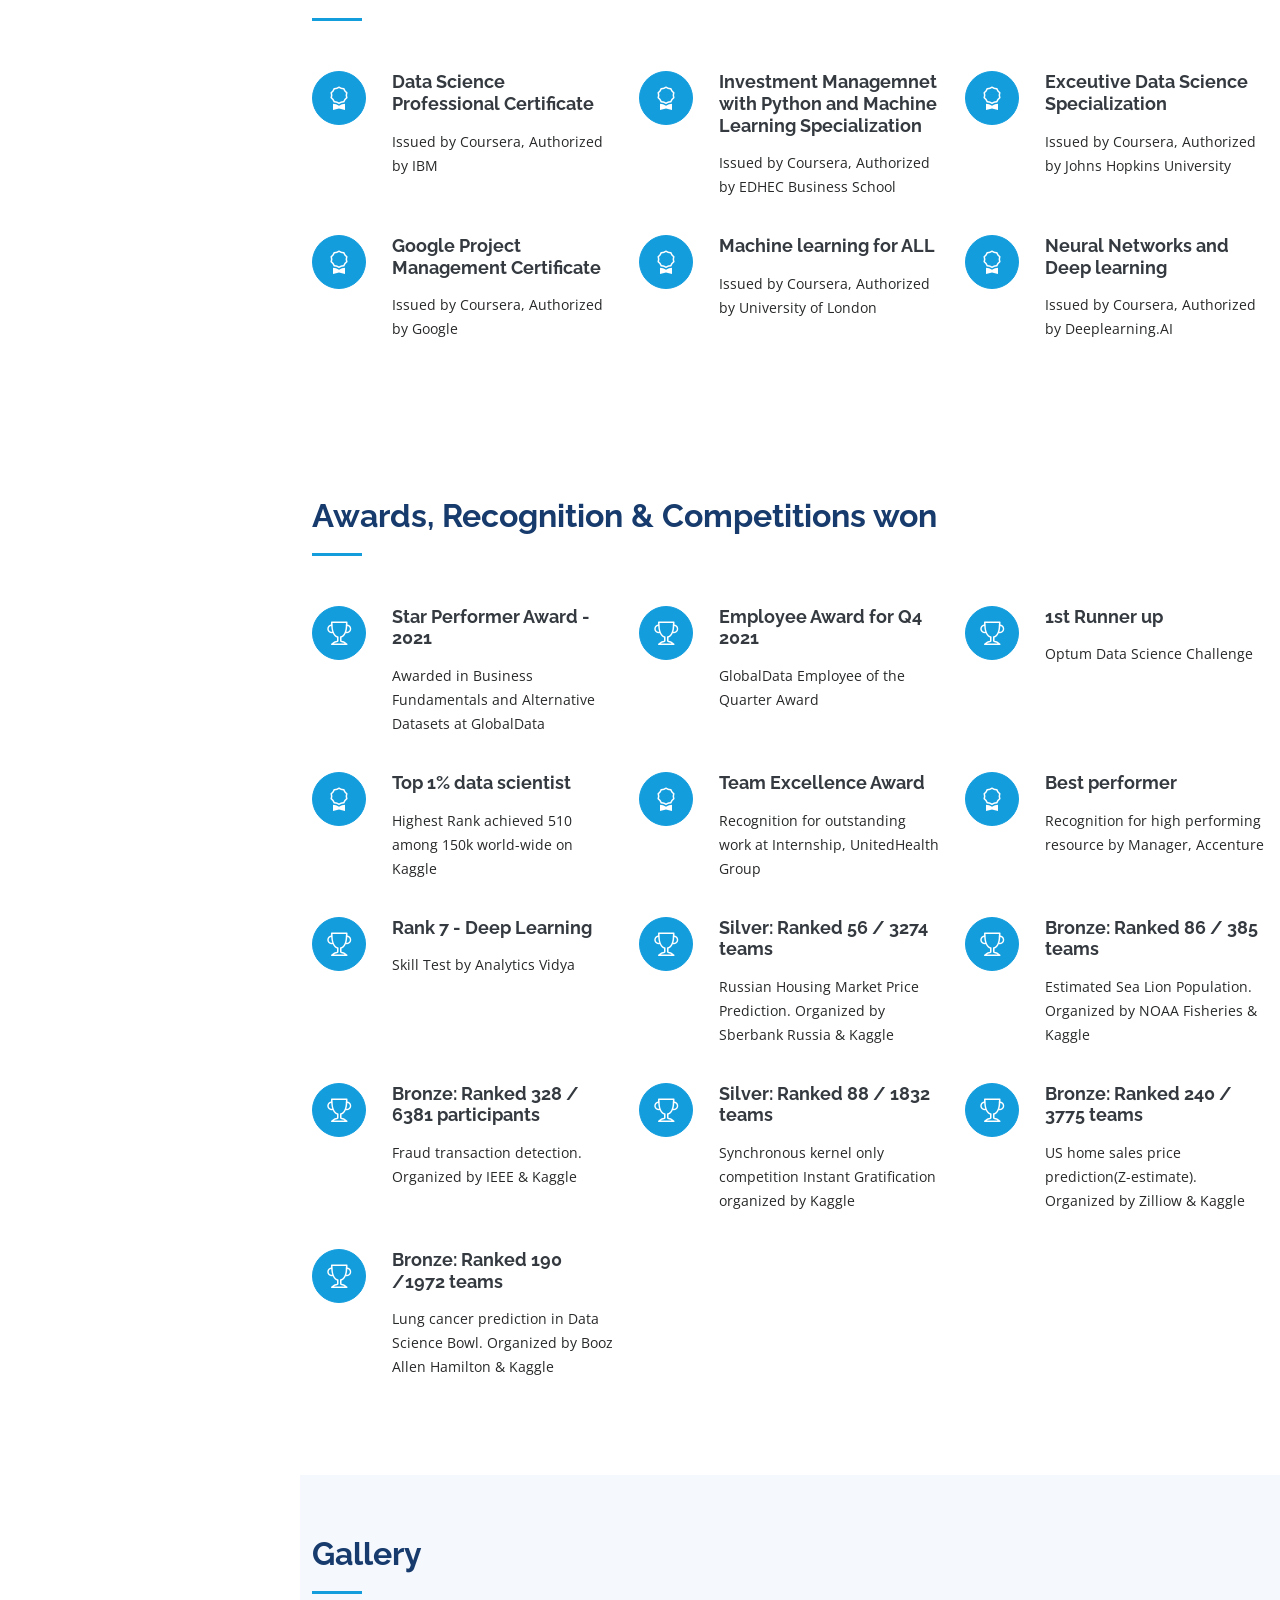
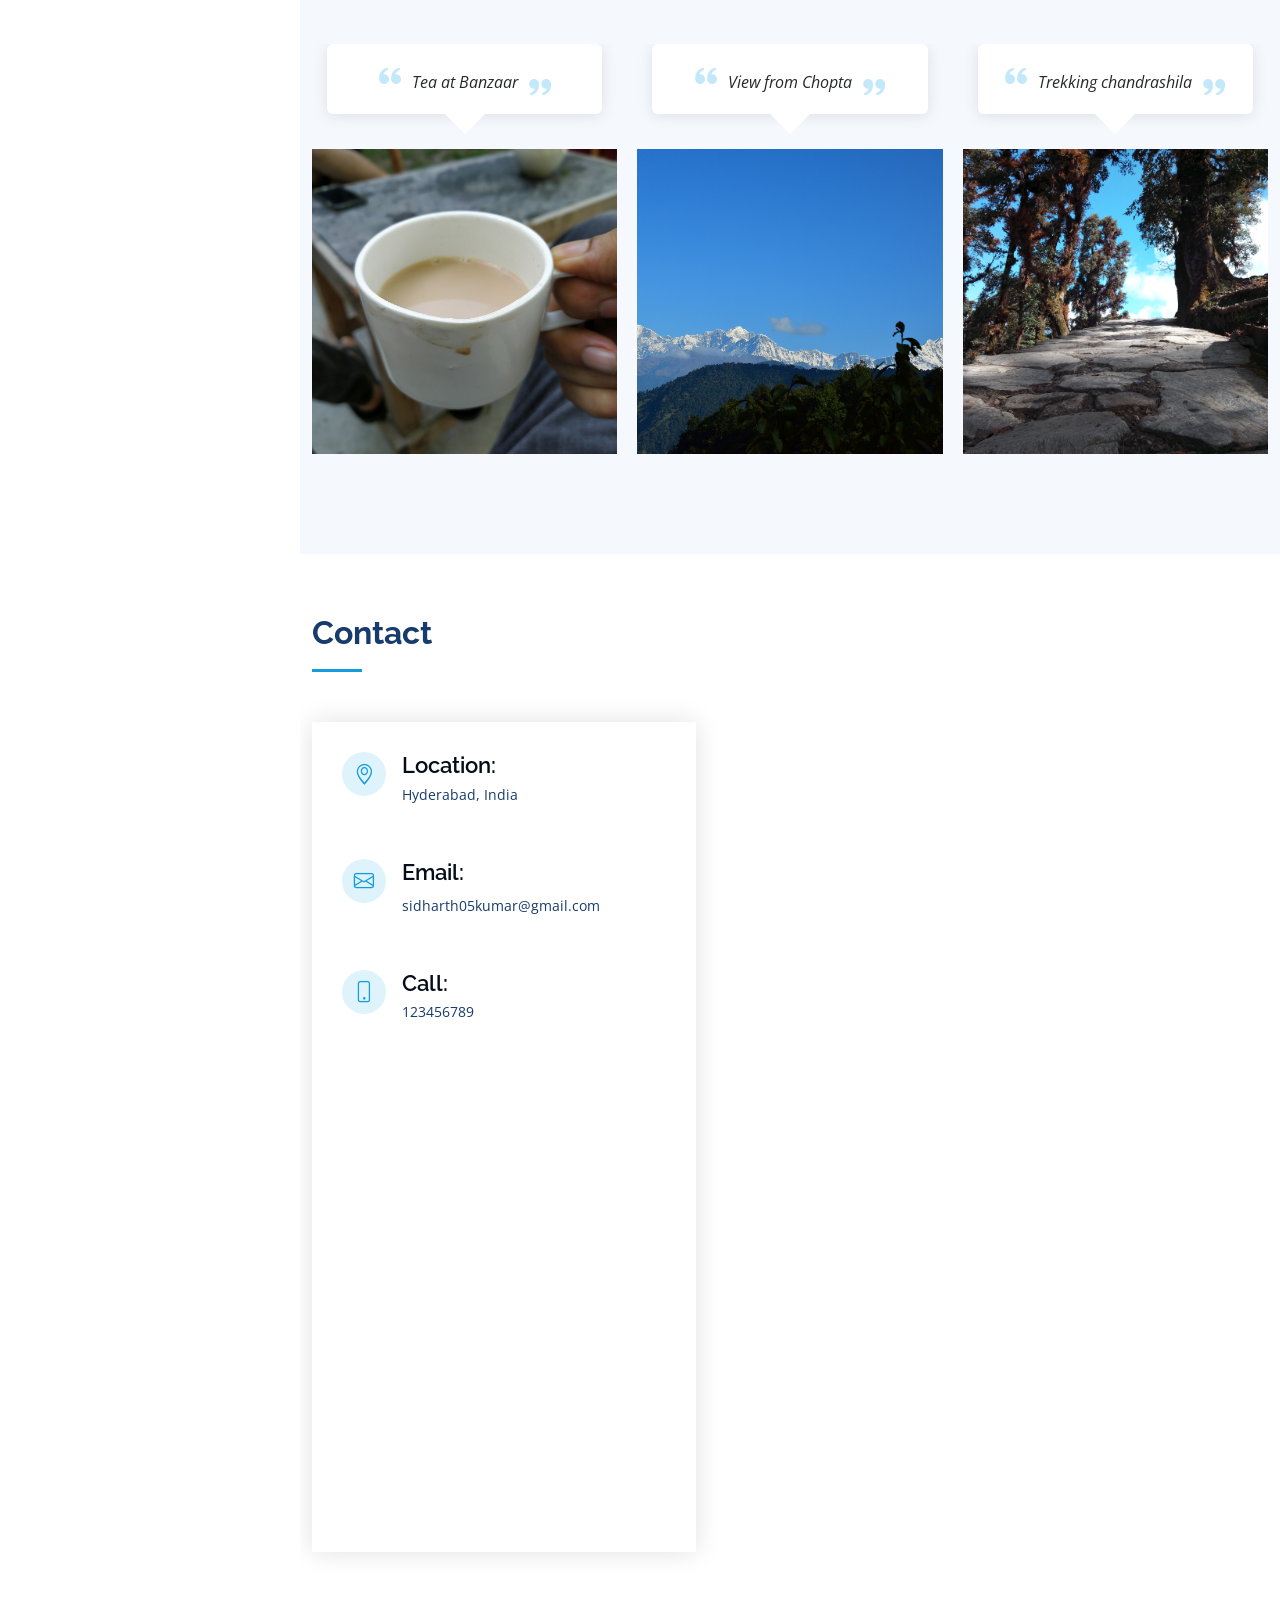
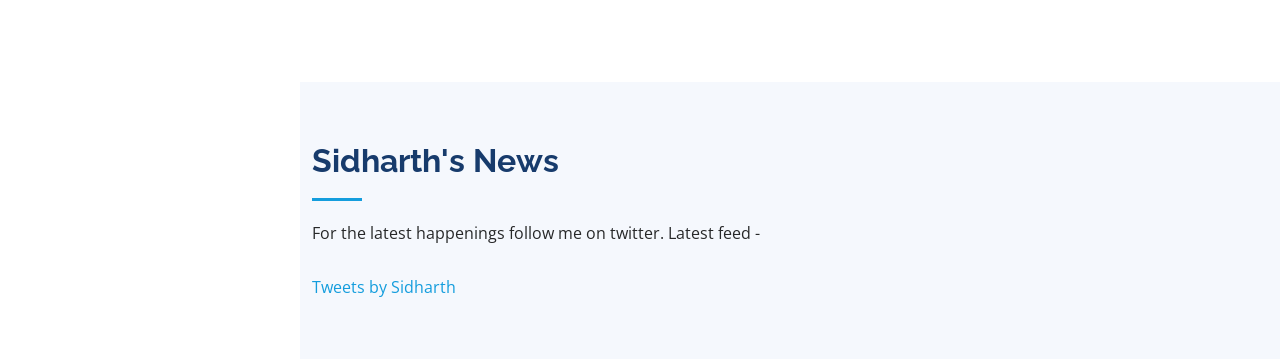
==== commit 41fb22d8: "Update with new details" ====
--- a/index.html
+++ b/index.html
@@ -76,11 +76,12 @@
 
       <nav id="navbar" class="nav-menu navbar">
         <ul>
-          <li><a href="#hero" class="nav-link scrollto active"><i class="bx bx-home"></i> <span>Home</span></a></li>
+          <!-- <li><a href="#hero" class="nav-link scrollto active"><i class="bx bx-home"></i> <span>Home</span></a></li> -->
           <li><a href="#about" class="nav-link scrollto"><i class="bx bx-user"></i> <span>About</span></a></li>
 		  <li><a href="#skills" class="nav-link scrollto"><i class="bx bi-stack"></i> <span>Skills</span></a></li>
           <li><a href="#resume" class="nav-link scrollto"><i class="bx bx-file-blank"></i> <span>Resume</span></a></li>
           <li><a href="#projects" class="nav-link scrollto"><i class="bx bx-book-content"></i> <span>Projects</span></a></li>
+		  <li><a href="#Certifications" class="nav-link scrollto"><i class="bx bx-book-content"></i> <span>Certifications</span></a></li>
 		  <li><a href="#awards" class="nav-link scrollto"><i class="bx bx-book-content"></i> <span>Awards</span></a></li>
 		  <li><a href="#gallery" class="nav-link scrollto"><i class="bx bi-aspect-ratio"></i> <span>Gallery</span></a></li>
 		  <!-- <li><a href="#news" class="nav-link scrollto"><i class="bx bx-news"></i> <span>News</span></a></li> -->
@@ -91,12 +92,14 @@
   </header><!-- End Header -->
 
   <!-- ======= Hero Section ======= -->
-  <section id="hero" class="d-flex flex-column justify-content-center align-items-center">
+<!--  <section id="hero" class="d-flex flex-column justify-content-center align-items-center">
     <div class="hero-container" data-aos="fade-in">
       <h1>Sidharth Kumar</h1>
       <p>I'm a <span class="typed" data-typed-items="Data Scientist, Traveller, Product Manager, Digital Content Creater"></span></p>
     </div>
-  </section><!-- End Hero -->
+  </section> -->
+  <!-- End Hero -->
+ 
 
   <main id="main">
 
@@ -110,13 +113,16 @@
 		  <p>Some Kaggle Codes: Link: <a href="https://github.com/sidharthiimc/Public/tree/main/Unorganised%20Kaggle%20Projects" target="_blank">Click Here</a>. </p>
 	-->	  
 		  <h2>About</h2>
-          <p>I belong to <a href="https://www.google.com/maps/place/Muzaffarpur,+Bihar/@26.1149368,85.3447454,13.01z/data=!4m5!3m4!1s0x39ed10e8a3175529:0x7c2d919680f759d!8m2!3d26.1196607!4d85.390982" target="_blank">Muzaffarpur, Bihar in India</a>. I did most of my schooling in hometown. I moved out from my hometown to have bachelor’s and master’s degree from NIT and IIM. After completing my education, I started working in a MNC as a data science professional.</p>
+          <p>Data science professional with 6+ years of experience. I am supervising a team as well as building products with focus on alternative datasets using
+latest technologies. Also I am helping teams to pivot from legacy systems though AI and automations. Apart from this I has experience in US healthcare domain as well.
+I have proven academic records and demonstrated analytical capabilities on competitive platforms. I belong to <a href="https://www.google.com/maps/place/Muzaffarpur,+Bihar/@26.1149368,85.3447454,13.01z/data=!4m5!3m4!1s0x39ed10e8a3175529:0x7c2d919680f759d!8m2!3d26.1196607!4d85.390982" target="_blank">Muzaffarpur, Bihar in India</a></p>
         </div>
 
         <div class="row">
-          <div class="col-lg-4" data-aos="fade-right">
+          <!--<div class="col-lg-4" data-aos="fade-right">
             <img src="assets/images/logo.png" class="img-fluid" alt="">
           </div>
+		  -->
           <div class="col-lg-8 pt-4 pt-lg-0 content" data-aos="fade-left">
             <h3>Personal Details</h3>
             <p class="fst-italic">
@@ -129,7 +135,7 @@
                   <li><i class="bi bi-chevron-right"></i> <strong>Birthday:</strong> <span>xx - xx - 1994</span></li>
                   <li><i class="bi bi-chevron-right"></i> <strong>Website:</strong> <span>sidharthiimc.github.io</span></li>
                   <li><i class="bi bi-chevron-right"></i> <strong>Martial Status:</strong> Family Man <span> </span></li>
-                  <li><i class="bi bi-chevron-right"></i> <strong>City:</strong> <span>Hyderabad, India</span></li>
+                  <li><i class="bi bi-chevron-right"></i> <strong>Current Location:</strong> <span>Hyderabad, India</span></li>
                 </ul>
               </div>
               <div class="col-lg-6">
@@ -142,7 +148,7 @@
               </div>
             </div>
             <p>
-              I have experienced living in Hyderabad, Bangalore, Delhi, Noida, Kolkata as well.  Watching general studies lectures on YouTube is my favourite free time activity. I like travelling a lot. I have trekked up to 4500m above sea level. 
+              I have experienced living in Hyderabad, Bangalore, Delhi, Noida, Kolkata as well.  Watching general studies lectures on YouTube is my favourite free time activity. I like travelling a lot. I have trekked up to 5000m above sea level. 
 			  I also like to play cricket and badminton. Tea is my favourite beverage.
             </p>
           </div>
@@ -306,7 +312,7 @@
 
         <div class="row">
           <div class="col-lg-6" data-aos="fade-up">
-            <h3 class="resume-title">Sumary</h3>
+            <h3 class="resume-title">Summary</h3>
             <div class="resume-item pb-0">
               <h4>Sidharth Kumar</h4>
               <p><em>Data Science Professional with 6+ years of industry experience. Currently working in B2B segment with focus on alternative data. Also has experience in US healthcare domain. Proven academic records and demonstrated analytical capabilities on competitive platform.</em></p>
@@ -353,7 +359,8 @@
               <h5>July 2019 - Present</h5>
               <p><em>GlobalData Plc, Hyderabad, India</em></p>
               <ul>
-                <li>Development and implemented several predictive anayltics solutions</li>
+                <li>Development of AI based applications using GPT and fine tuning LLMS</li>
+				<li>Development and implemented several predictive anayltics solutions</li>
                 <li>Working on NLP technology stack for alternative datasets like Twitter, Jobs, Company Filings, News, Reddit</li>
                 <li>Contributing to business development by providing innovative solutions</li>
 				<li>Developed several UI and Dashboards for sales and marketing</li>
@@ -432,6 +439,27 @@
 		  </div></div> <!-- end of project item-->
 		  
 		  <div class="col-lg-4 col-md-6 portfolio-item filter-GDplc"><div class="portfolio-wrap">
+		  <p><b>Multi-Task Private LLM</b>
+		  <li>Developing consumer grade generative AI capabilities by fine-tuning LLM for various operational task like summarization, tagging, data extraction.</li>
+		  <li>Ensuring private usage of LLMs by for data privacy and safety</li></p>
+		  </div></div> <!-- end of project item-->
+		  
+		  <div class="col-lg-4 col-md-6 portfolio-item filter-GDplc"><div class="portfolio-wrap">
+		  <p><b>Trend Pusle</b>
+		  <li>Built a daily newsletter and dashboard for real time trend identification from social data along with alert mechanism. </li>
+		  <li>Built a trend explanier using GPT and automated timeline peak identification</li>
+		  <li>Achieved full automation of the process using mail chimp, elastic search, g-sheets, data studio, email APIs</li></p>
+		  </div></div> <!-- end of project item-->
+		  
+		  <div class="col-lg-4 col-md-6 portfolio-item filter-GDplc"><div class="portfolio-wrap">
+		  <p><b>Sense Hub</b>
+		  <li>Developed a Question Answers and report writing bot using GPT automated agents</li>
+		  <li>Built a semantic search engine for retrieval and used GPT for Q/A. Created multi-layered chat & semantic engine using agent bots to write quality reports using own dataset. </li>
+		  <li>Added organisations existing analysis frameworks in the AI search to use it in Q/A response.</li></p>
+		  </div></div> <!-- end of project item-->
+		  
+		  
+		  <div class="col-lg-4 col-md-6 portfolio-item filter-GDplc"><div class="portfolio-wrap">
 		  <p><b>Patents Company Name Normalisation</b>
 		  <li>Created an algorithm to map company name variants with an existing company naming system </li>
 		  <li>Utilised text cleaning, patent features like family & inventor details and company features like headquarter, revenue and several user defined metrics for developing the matching algorithm</li>
@@ -599,6 +627,53 @@
       </div>
     </section><!-- End Project Section -->
 
+<!-- ======= Certification Section ======= -->
+	<section id="Certifications" class="services">
+      <div class="container">
+
+        <div class="section-title">
+          <h2>Certifications</h2>
+          <p></p>
+        </div>
+		
+        <div class="row">
+          
+		  <div class="col-lg-4 col-md-6 icon-box" data-aos="fade-up" data-aos-delay="400">
+            <div class="icon"><i class="bi bi-award"></i></div>
+            <h4 class="title"><a href=""><a href="https://www.credly.com/badges/eeacdd10-074f-486a-98fe-8260e09f3a62?" target="blank"> Data Science Professional Certificate </a></h4>
+            <p class="description">Issued by Coursera, Authorized by IBM</p>
+          </div>
+		  <div class="col-lg-4 col-md-6 icon-box" data-aos="fade-up" data-aos-delay="400">
+            <div class="icon"><i class="bi bi-award"></i></div>
+            <h4 class="title"><a href=""><a href="https://www.coursera.org/account/accomplishments/specialization/certificate/Y9YX6QDRT56F" target="blank"> Investment Managemnet with Python and Machine Learning Specialization</a></h4>
+            <p class="description">Issued by Coursera, Authorized by EDHEC Business School</p>
+          </div>
+		  <div class="col-lg-4 col-md-6 icon-box" data-aos="fade-up" data-aos-delay="400">
+            <div class="icon"><i class="bi bi-award"></i></div>
+            <h4 class="title"><a href=""><a href="https://www.coursera.org/account/accomplishments/specialization/certificate/YVZ8TGGXU6PP" target="blank"> Exceutive Data Science Specialization</a></h4>
+            <p class="description">Issued by Coursera, Authorized by Johns Hopkins University</p>
+          </div>
+		  <div class="col-lg-4 col-md-6 icon-box" data-aos="fade-up" data-aos-delay="400">
+            <div class="icon"><i class="bi bi-award"></i></div>
+            <h4 class="title"><a href=""><a href="https://www.credly.com/badges/9055c4ba-8018-4749-9e4a-7f13b544bf13?" target="blank"> Google Project Management Certificate </a></h4>
+            <p class="description">Issued by Coursera, Authorized by Google</p>
+          </div>
+		  <div class="col-lg-4 col-md-6 icon-box" data-aos="fade-up" data-aos-delay="400">
+            <div class="icon"><i class="bi bi-award"></i></div>
+            <h4 class="title"><a href=""><a href="https://www.coursera.org/account/accomplishments/certificate/MYE4YN7R57ED" target="blank"> Machine learning for ALL </a></h4>
+            <p class="description">Issued by Coursera, Authorized by University of London</p>
+          </div>
+		  <div class="col-lg-4 col-md-6 icon-box" data-aos="fade-up" data-aos-delay="400">
+            <div class="icon"><i class="bi bi-award"></i></div>
+            <h4 class="title"><a href=""><a href="https://www.coursera.org/account/accomplishments/certificate/76QA9M473JEF" target="blank"> Neural Networks and Deep learning</a></h4>
+            <p class="description">Issued by Coursera, Authorized by Deeplearning.AI</p>
+          </div>
+                   
+
+        </div>
+
+      </div>
+    </section><!-- End certification Section -->
 
     <!-- ======= Awards Section ======= -->
 	<section id="awards" class="services">
@@ -680,6 +755,7 @@
 
       </div>
     </section><!-- End awards Section -->
+
 
 	<!-- ======= Gallery Section ======= -->
 	<section id="gallery" class="testimonials section-bg">
@@ -822,7 +898,7 @@
               <div class="email">
                 <i class="bi bi-envelope"></i>
                 <h4>Email:</h4>
-                <p>sidharth.kr@hotmail.com</p><br>
+                <p>sidharth05kumar@gmail.com</p><br>
               </div>
 
               <div class="phone">
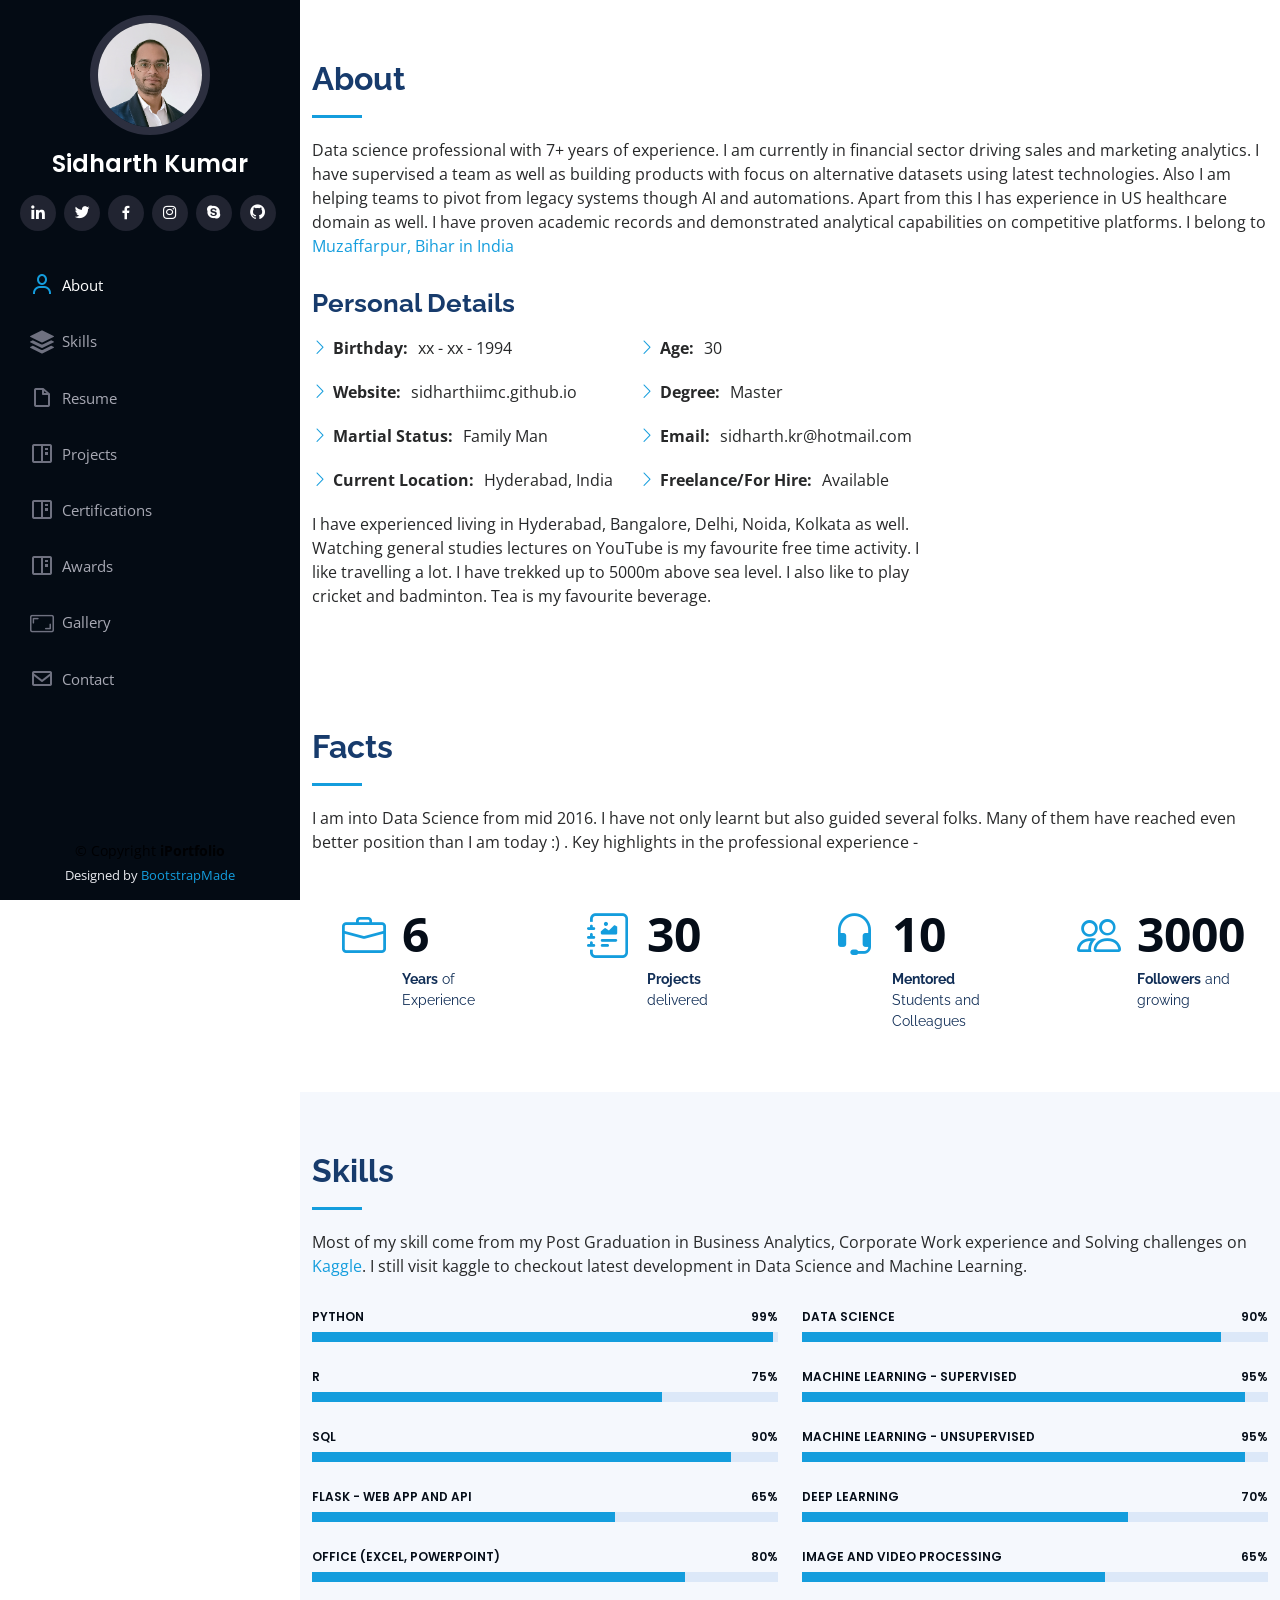
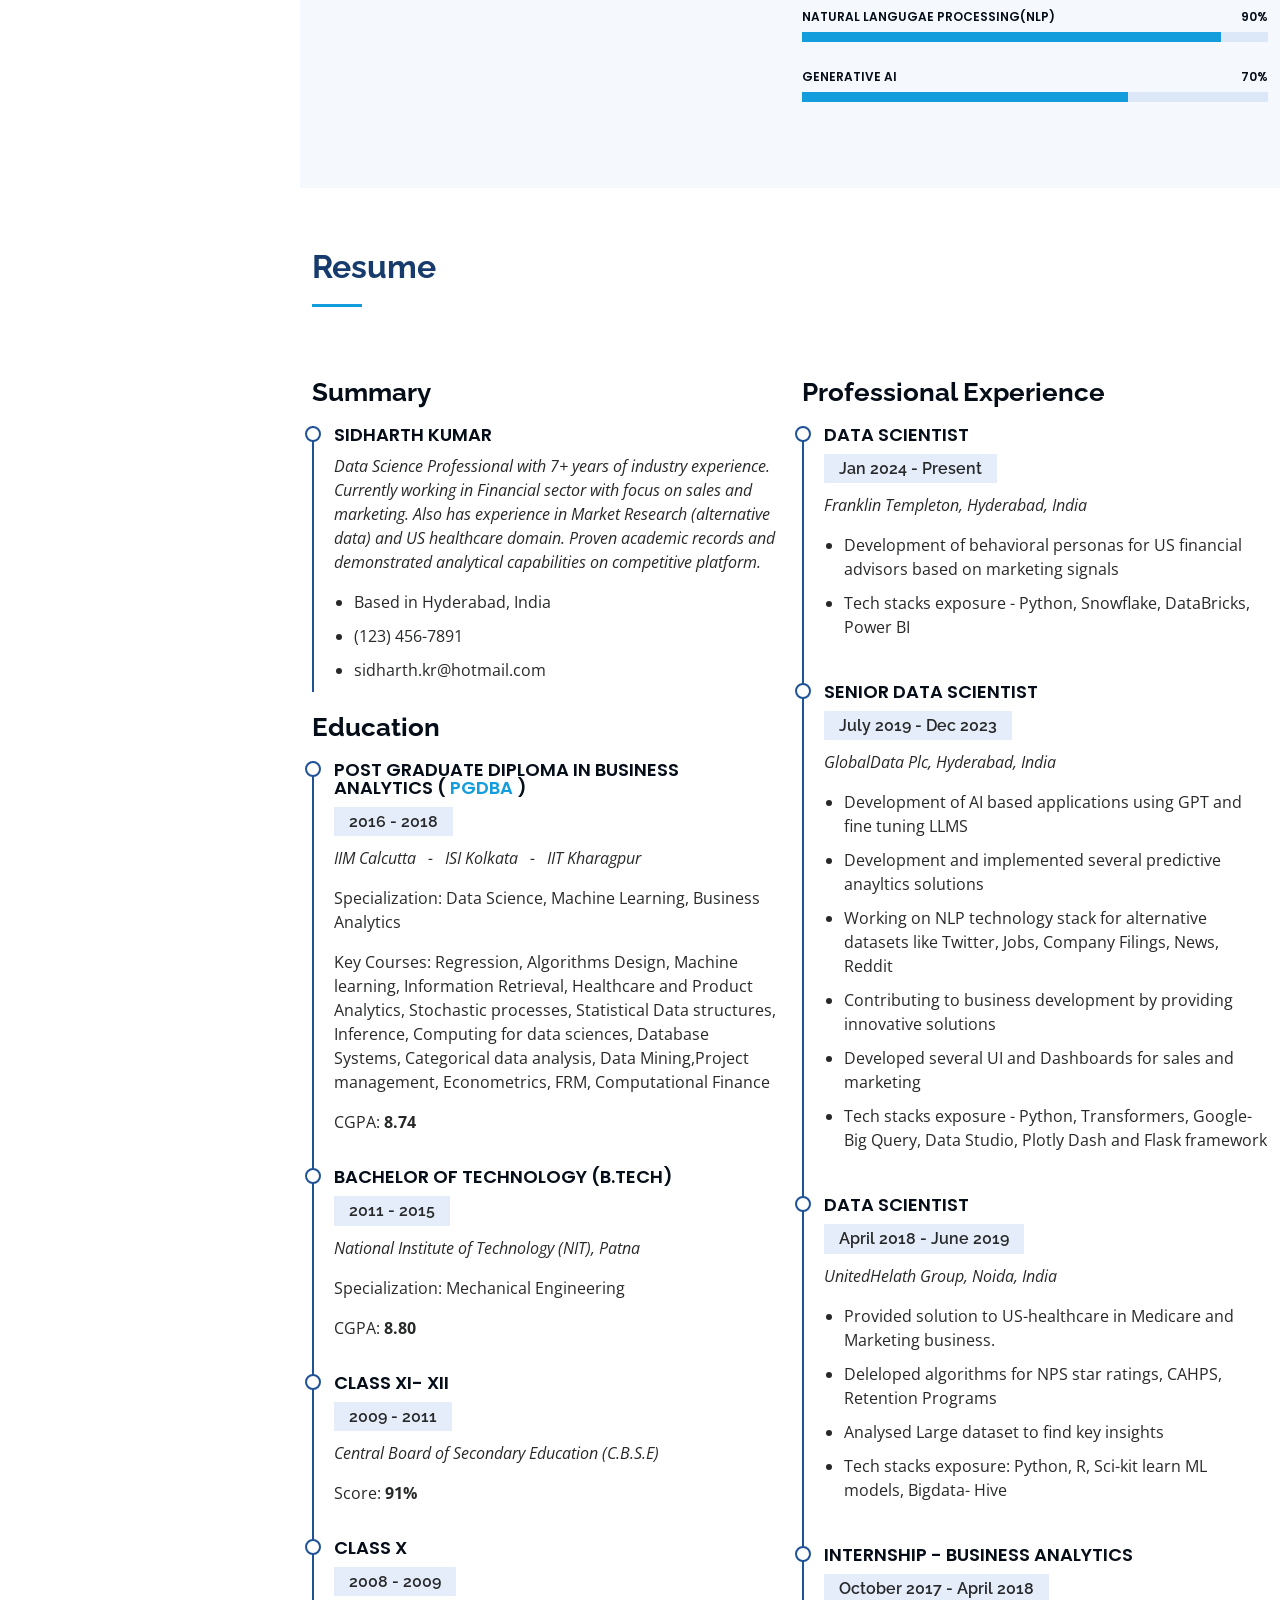
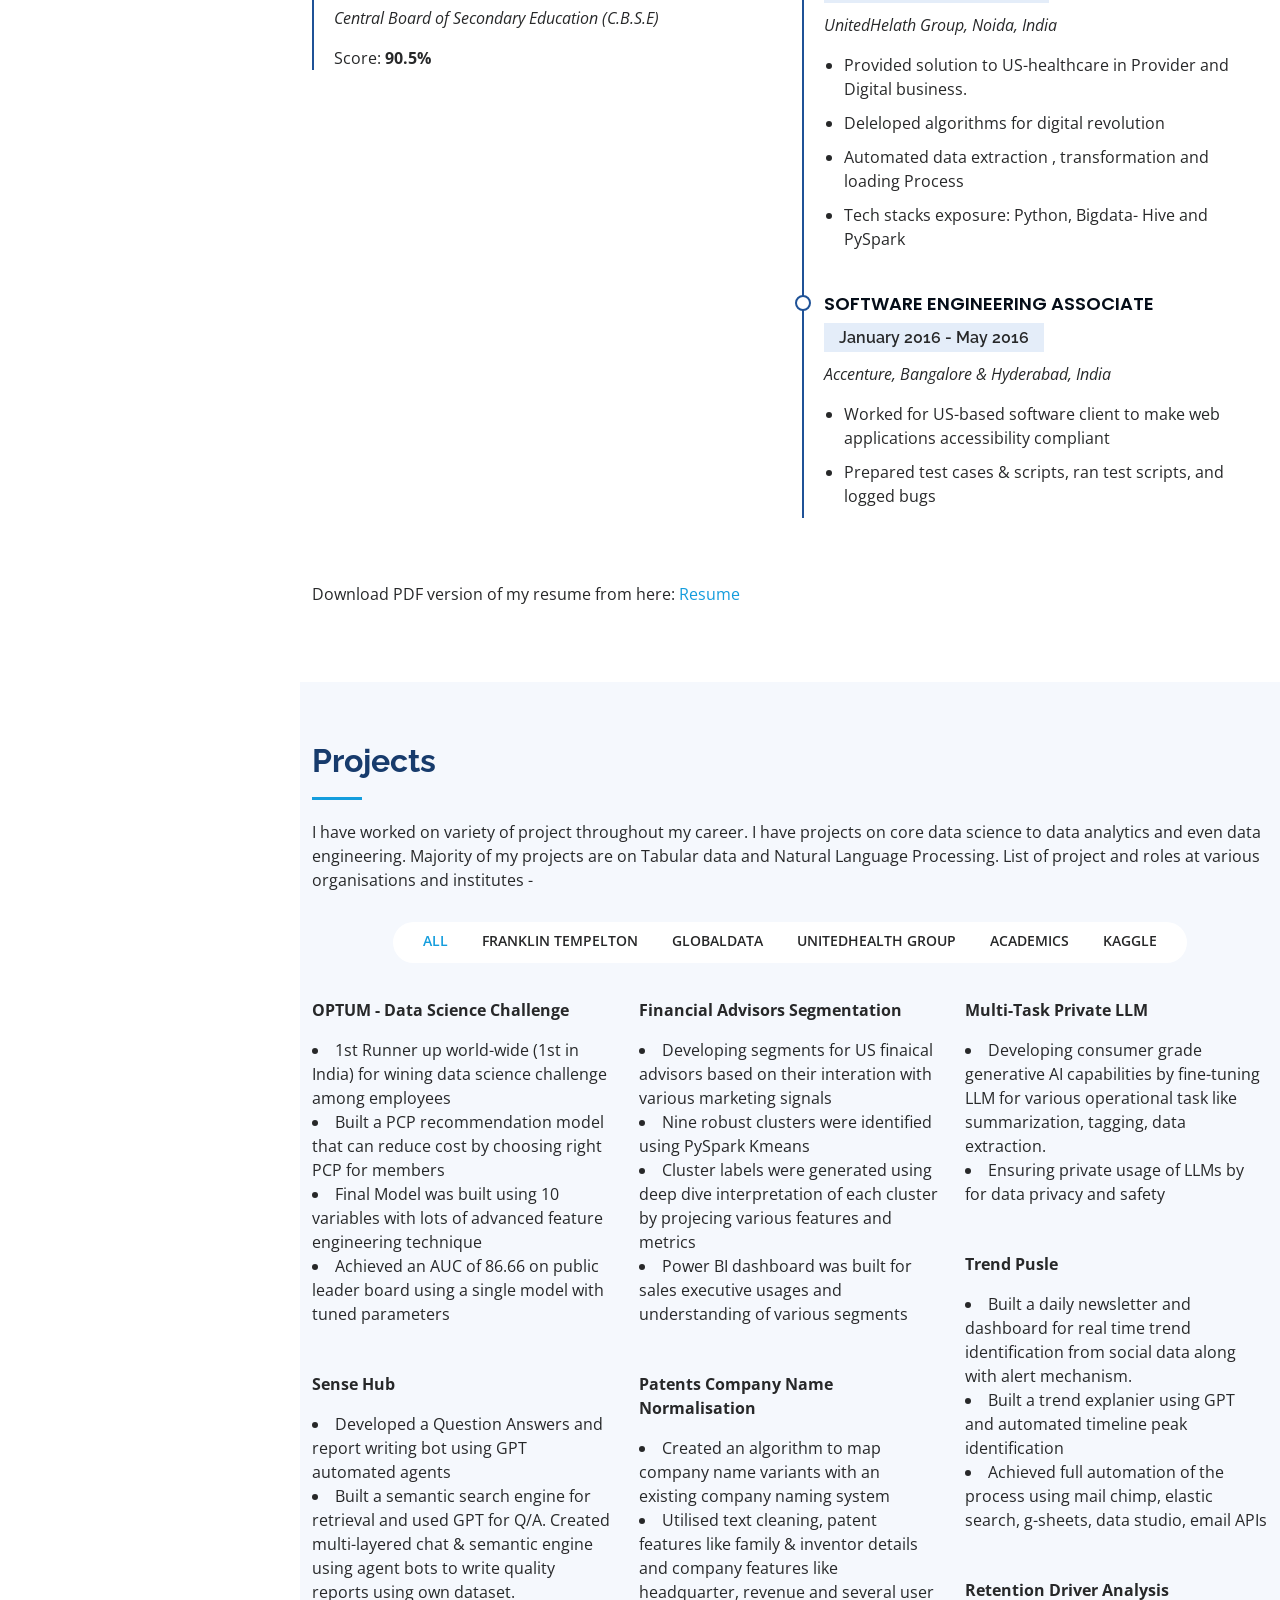
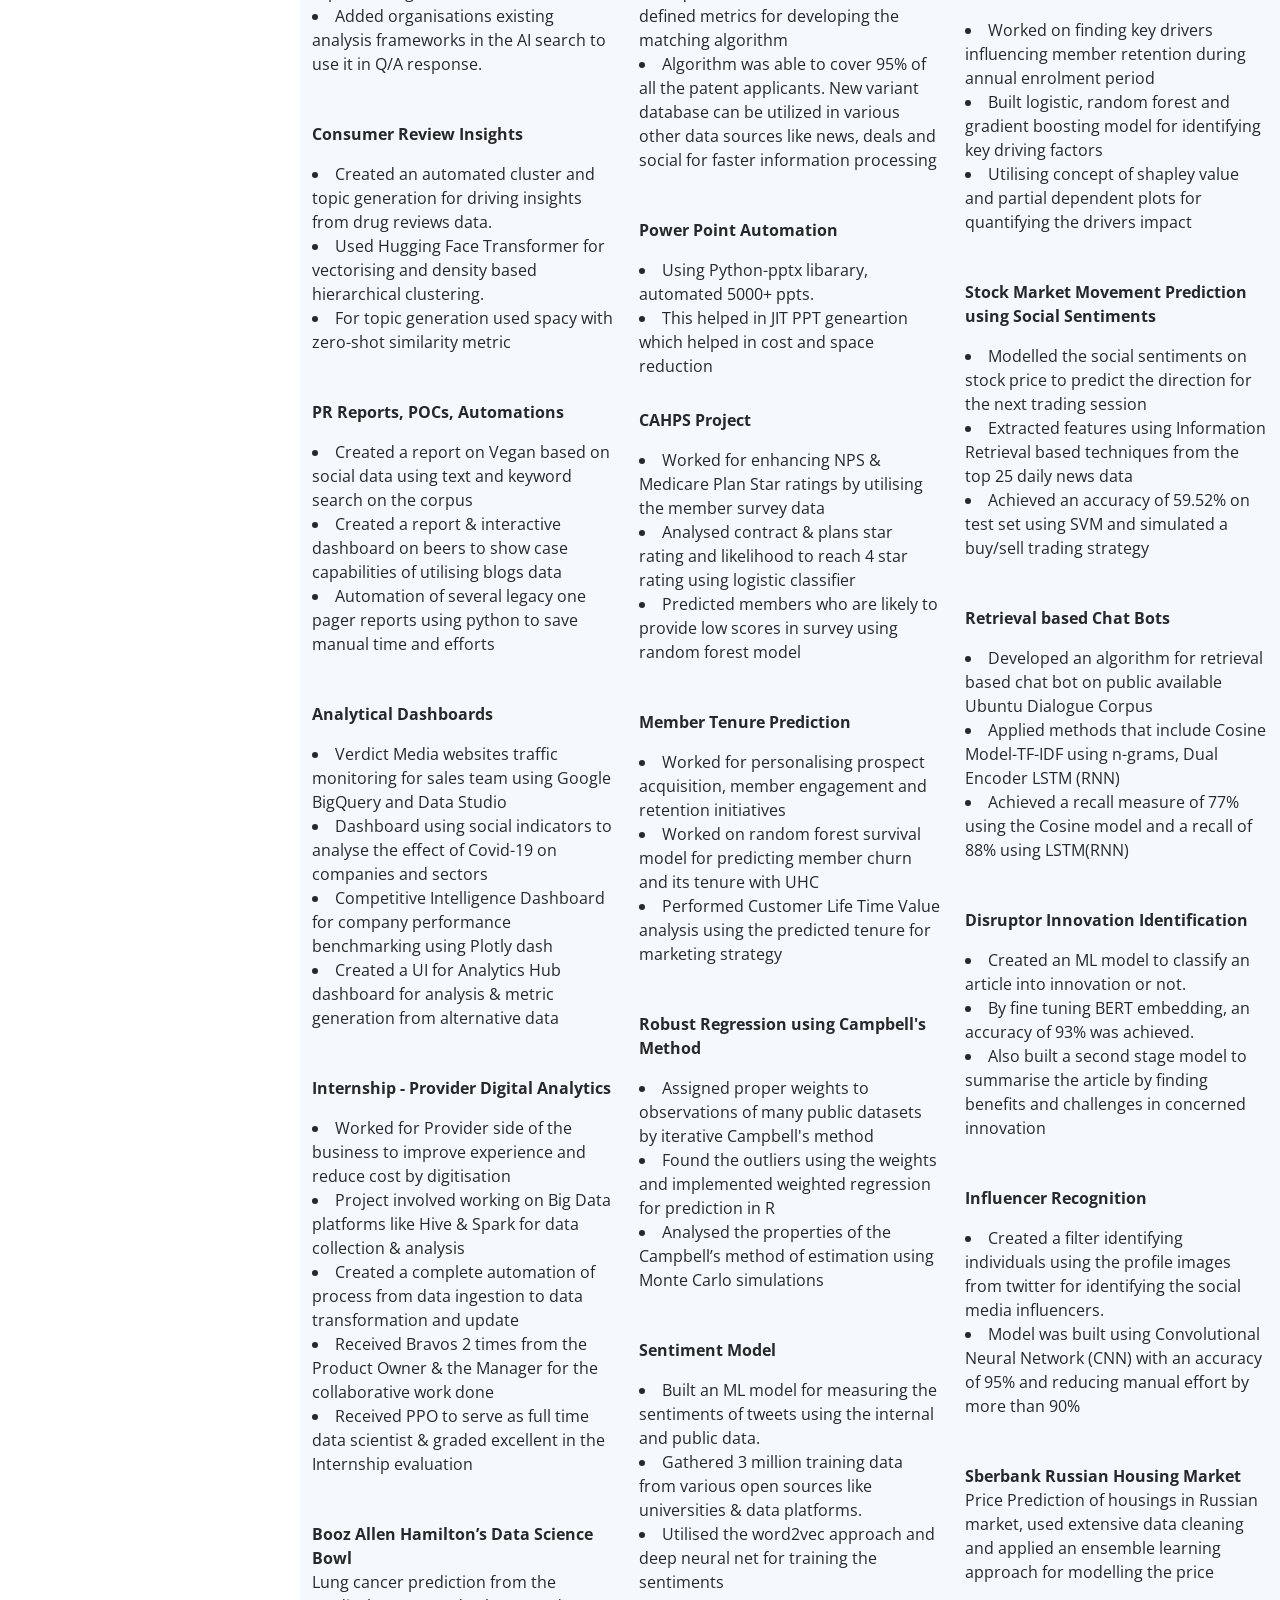
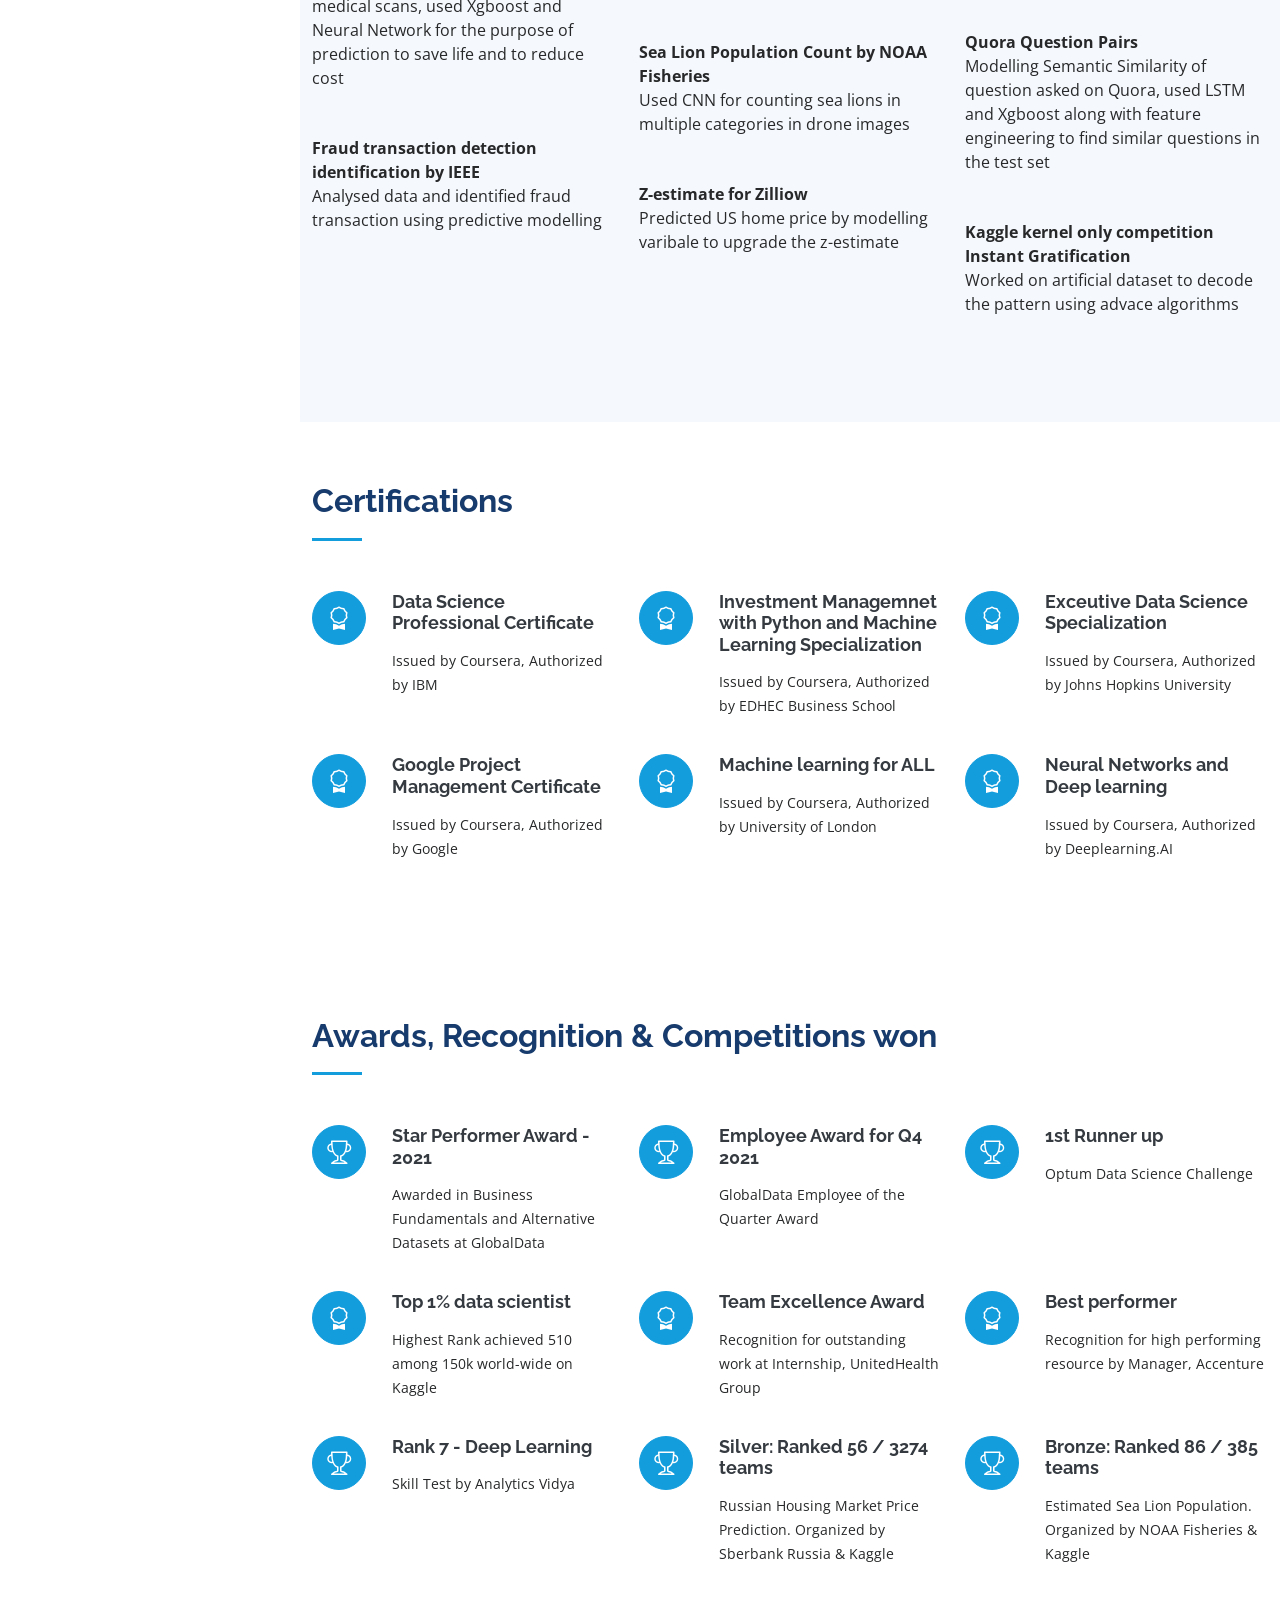
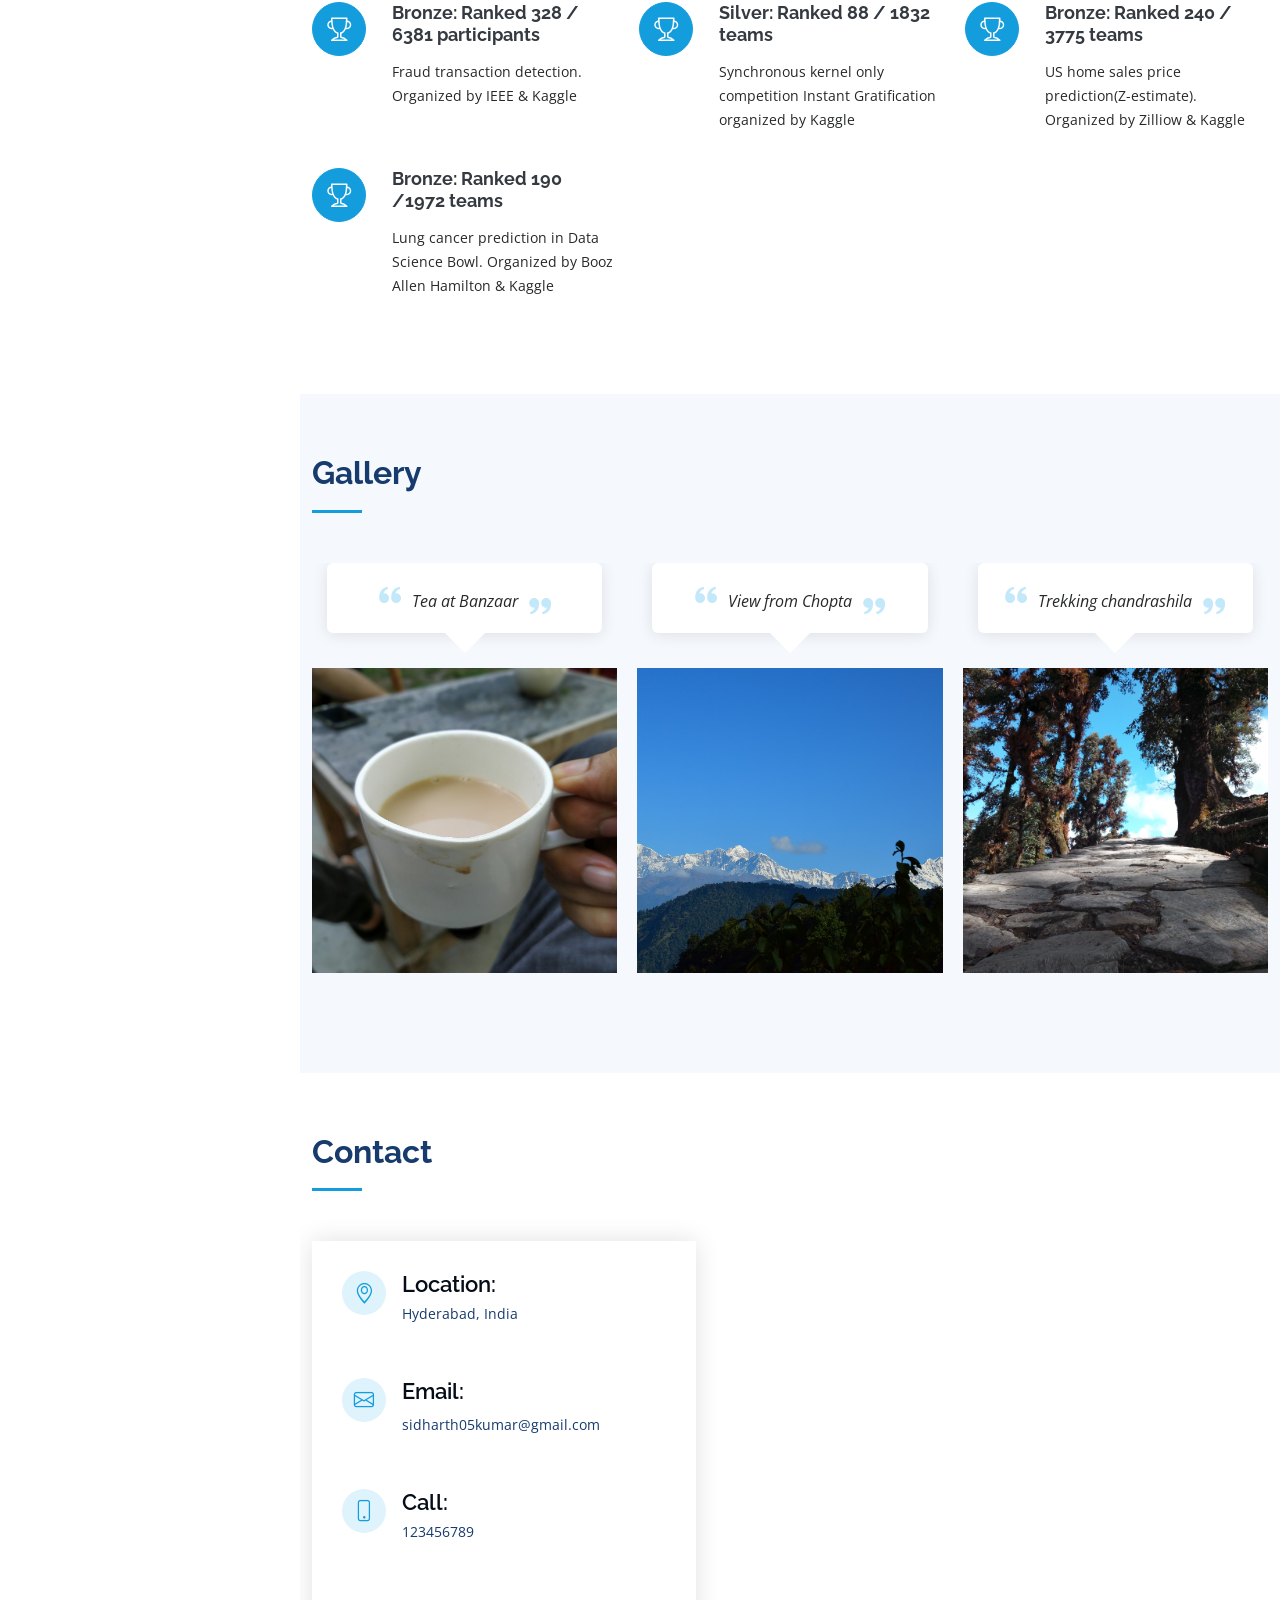
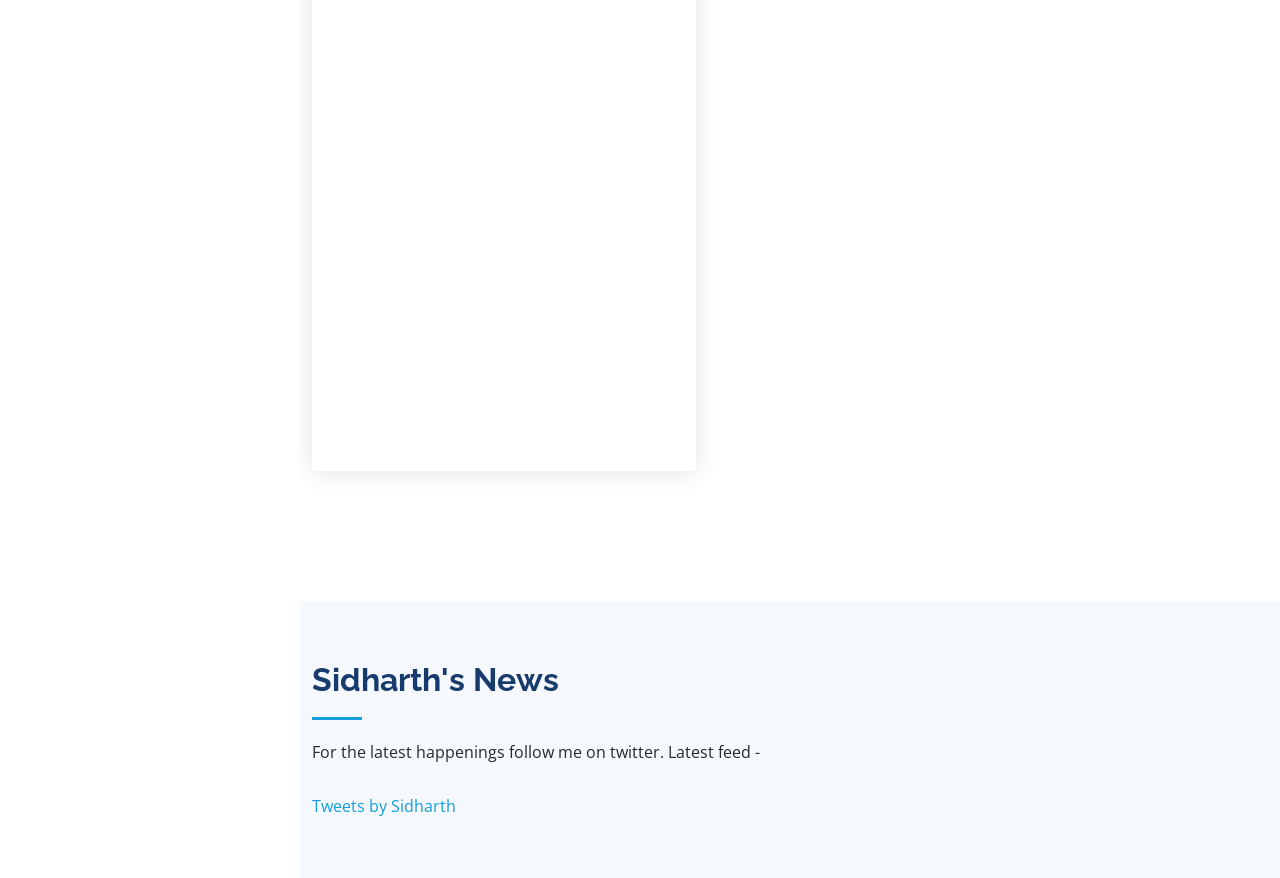
==== commit 6e89d9e5: "Update index.html Updated with latest experiences" ====
--- a/index.html
+++ b/index.html
@@ -113,7 +113,7 @@
 		  <p>Some Kaggle Codes: Link: <a href="https://github.com/sidharthiimc/Public/tree/main/Unorganised%20Kaggle%20Projects" target="_blank">Click Here</a>. </p>
 	-->	  
 		  <h2>About</h2>
-          <p>Data science professional with 6+ years of experience. I am supervising a team as well as building products with focus on alternative datasets using
+          <p>Data science professional with 7+ years of experience. I am currently in financial sector driving sales and marketing analytics. I have supervised a team as well as building products with focus on alternative datasets using
 latest technologies. Also I am helping teams to pivot from legacy systems though AI and automations. Apart from this I has experience in US healthcare domain as well.
 I have proven academic records and demonstrated analytical capabilities on competitive platforms. I belong to <a href="https://www.google.com/maps/place/Muzaffarpur,+Bihar/@26.1149368,85.3447454,13.01z/data=!4m5!3m4!1s0x39ed10e8a3175529:0x7c2d919680f759d!8m2!3d26.1196607!4d85.390982" target="_blank">Muzaffarpur, Bihar in India</a></p>
         </div>
@@ -140,7 +140,7 @@
               </div>
               <div class="col-lg-6">
                 <ul>
-                  <li><i class="bi bi-chevron-right"></i> <strong>Age:</strong> <span>29</span></li>
+                  <li><i class="bi bi-chevron-right"></i> <strong>Age:</strong> <span>30</span></li>
                   <li><i class="bi bi-chevron-right"></i> <strong>Degree:</strong> <span>Master</span></li>
                   <li><i class="bi bi-chevron-right"></i> <strong>Email:</strong> <span>sidharth.kr@hotmail.com</span></li>
                   <li><i class="bi bi-chevron-right"></i> <strong>Freelance/For Hire:</strong> <span>Available</span></li>
@@ -266,7 +266,14 @@
             </div>
 
             <div class="progress">
-              <span class="skill">Machine Learning <i class="val">95%</i></span>
+              <span class="skill">Machine Learning - Supervised<i class="val">95%</i></span>
+              <div class="progress-bar-wrap">
+                <div class="progress-bar" role="progressbar" aria-valuenow="95" aria-valuemin="0" aria-valuemax="100"></div>
+              </div>
+            </div>
+		  
+	<div class="progress">
+              <span class="skill">Machine Learning - Unsupervised<i class="val">95%</i></span>
               <div class="progress-bar-wrap">
                 <div class="progress-bar" role="progressbar" aria-valuenow="95" aria-valuemin="0" aria-valuemax="100"></div>
               </div>
@@ -287,10 +294,16 @@
             </div>
 			
 			
-			<div class="progress">
+		<div class="progress">
               <span class="skill">Natural Langugae Processing(NLP) <i class="val">90%</i></span>
               <div class="progress-bar-wrap">
                 <div class="progress-bar" role="progressbar" aria-valuenow="90" aria-valuemin="0" aria-valuemax="100"></div>
+              </div>
+            </div>
+	<div class="progress">
+              <span class="skill">Generative AI<i class="val">70%</i></span>
+              <div class="progress-bar-wrap">
+                <div class="progress-bar" role="progressbar" aria-valuenow="70" aria-valuemin="0" aria-valuemax="100"></div>
               </div>
             </div>
 
@@ -315,7 +328,7 @@
             <h3 class="resume-title">Summary</h3>
             <div class="resume-item pb-0">
               <h4>Sidharth Kumar</h4>
-              <p><em>Data Science Professional with 6+ years of industry experience. Currently working in B2B segment with focus on alternative data. Also has experience in US healthcare domain. Proven academic records and demonstrated analytical capabilities on competitive platform.</em></p>
+              <p><em>Data Science Professional with 7+ years of industry experience. Currently working in Financial sector with focus on sales and marketing. Also has experience in Market Research (alternative data) and US healthcare domain. Proven academic records and demonstrated analytical capabilities on competitive platform.</em></p>
               <ul>
                 <li>Based in Hyderabad, India</li>
                 <li>(123) 456-7891</li>
@@ -355,8 +368,17 @@
           <div class="col-lg-6" data-aos="fade-up" data-aos-delay="100">
             <h3 class="resume-title">Professional Experience</h3>
             <div class="resume-item">
+              <h4>Data Scientist</h4>
+              <h5>Jan 2024 - Present</h5>
+              <p><em>Franklin Templeton, Hyderabad, India</em></p>
+              <ul>
+                <li>Development of behavioral personas for US financial advisors based on marketing signals</li>
+                <li>Tech stacks exposure - Python, Snowflake, DataBricks, Power BI</li>
+              </ul>
+            </div>
+	<div class="resume-item">
               <h4>Senior Data Scientist</h4>
-              <h5>July 2019 - Present</h5>
+              <h5>July 2019 - Dec 2023</h5>
               <p><em>GlobalData Plc, Hyderabad, India</em></p>
               <ul>
                 <li>Development of AI based applications using GPT and fine tuning LLMS</li>
@@ -419,7 +441,8 @@
           <div class="col-lg-12 d-flex justify-content-center">
             <ul id="portfolio-flters">
               <li data-filter="*" class="filter-active">All</li>
-              <li data-filter=".filter-GDplc" >GlobalData</li>
+              <li data-filter=".filter-FTIs" >Franklin Tempelton</li>
+		<li data-filter=".filter-GDplc" >GlobalData</li>
               <li data-filter=".filter-uhg">UnitedHealth Group</li>
               <li data-filter=".filter-acad">Academics</li>
 			  <li data-filter=".filter-Kaggle">Kaggle</li>
@@ -436,6 +459,14 @@
 		  <li> Built a PCP recommendation model that can reduce cost by choosing right PCP for members </li>
 		  <li> Final Model was built using 10 variables with lots of advanced feature engineering technique </li>
 		  <li> Achieved an AUC of 86.66 on public leader board using a single model with tuned parameters</li></p>
+		  </div></div> <!-- end of project item-->
+		
+		<div class="col-lg-4 col-md-6 portfolio-item FTIs"><div class="portfolio-wrap">
+		  <p><b>Financial Advisors Segmentation</b>
+		  <li>Developing segments for US finaical advisors based on their interation with various marketing signals</li>
+		  <li>Nine robust clusters were identified using PySpark Kmeans</li>
+		  <li>Cluster labels were generated using deep dive interpretation of each cluster by projecing various features and metrics</li>
+		  <li>Power BI dashboard was built for sales executive usages and understanding of various segments</li></p>
 		  </div></div> <!-- end of project item-->
 		  
 		  <div class="col-lg-4 col-md-6 portfolio-item filter-GDplc"><div class="portfolio-wrap">
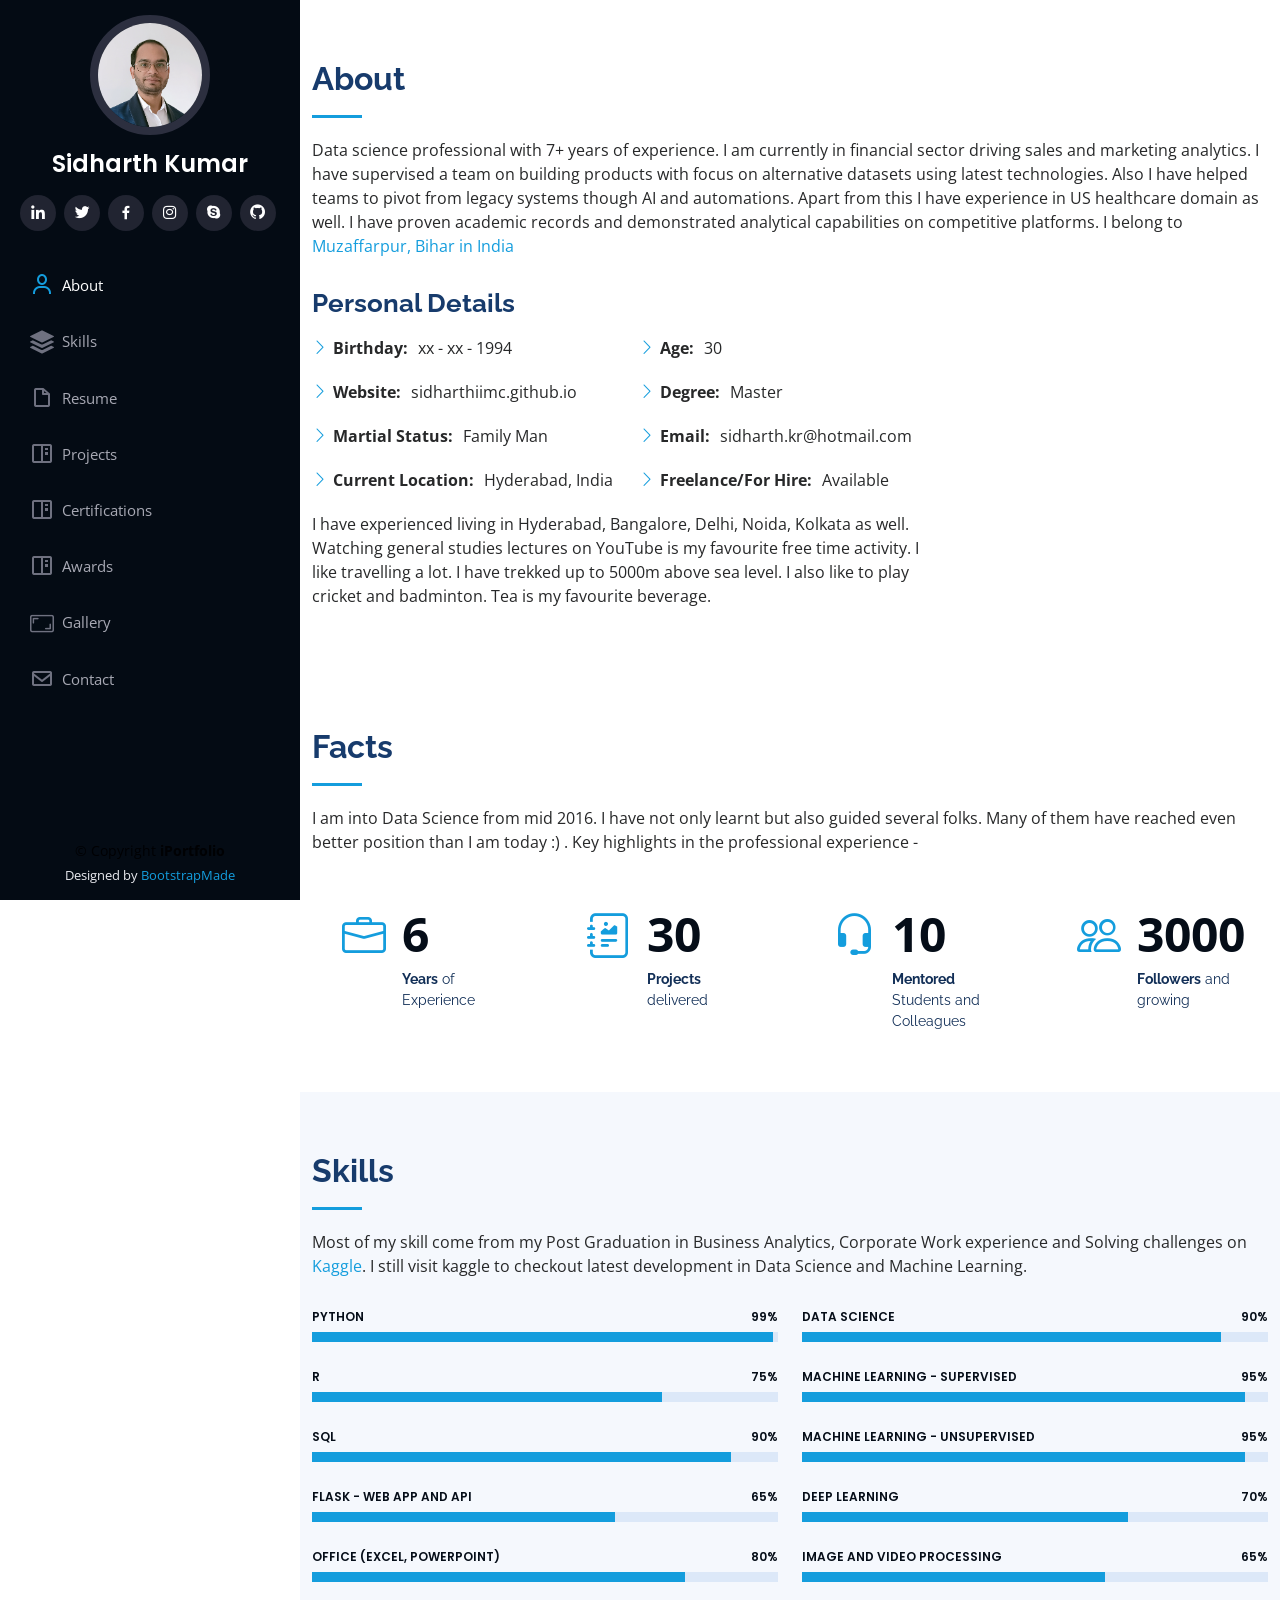
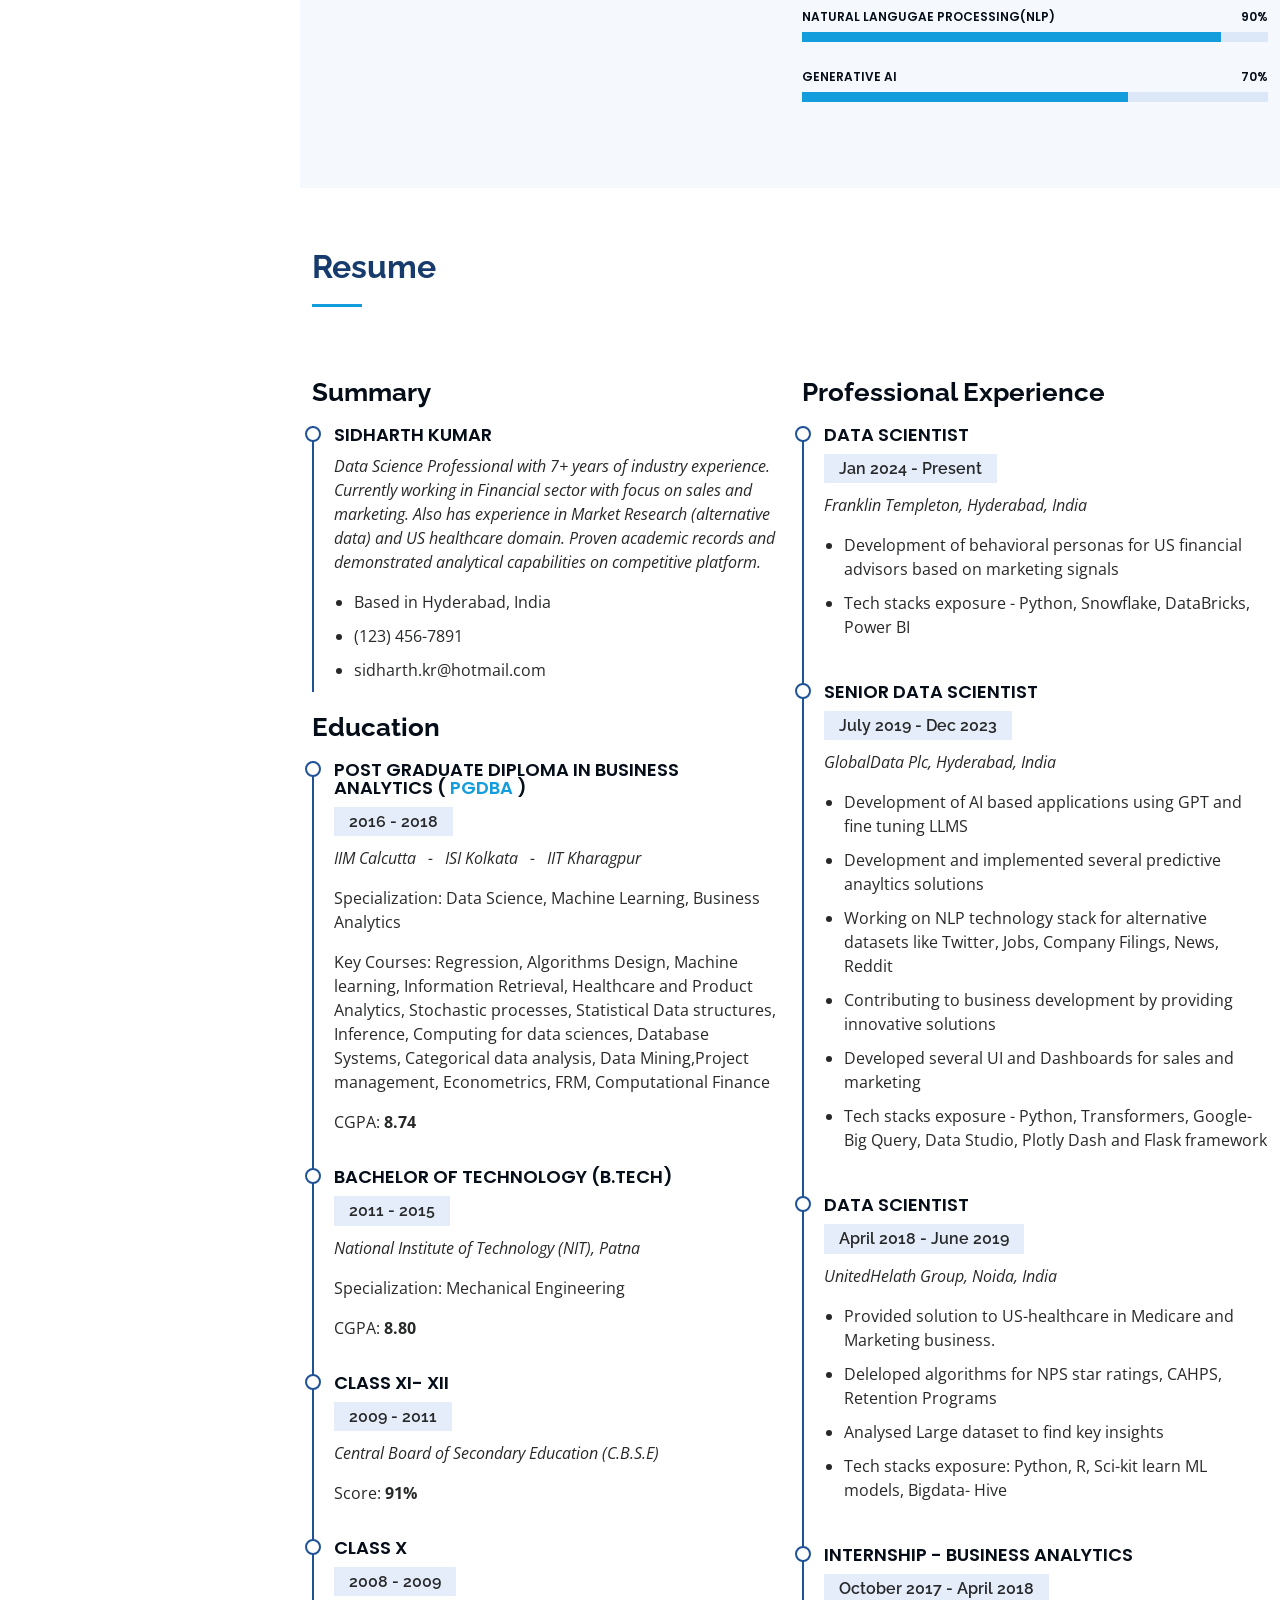
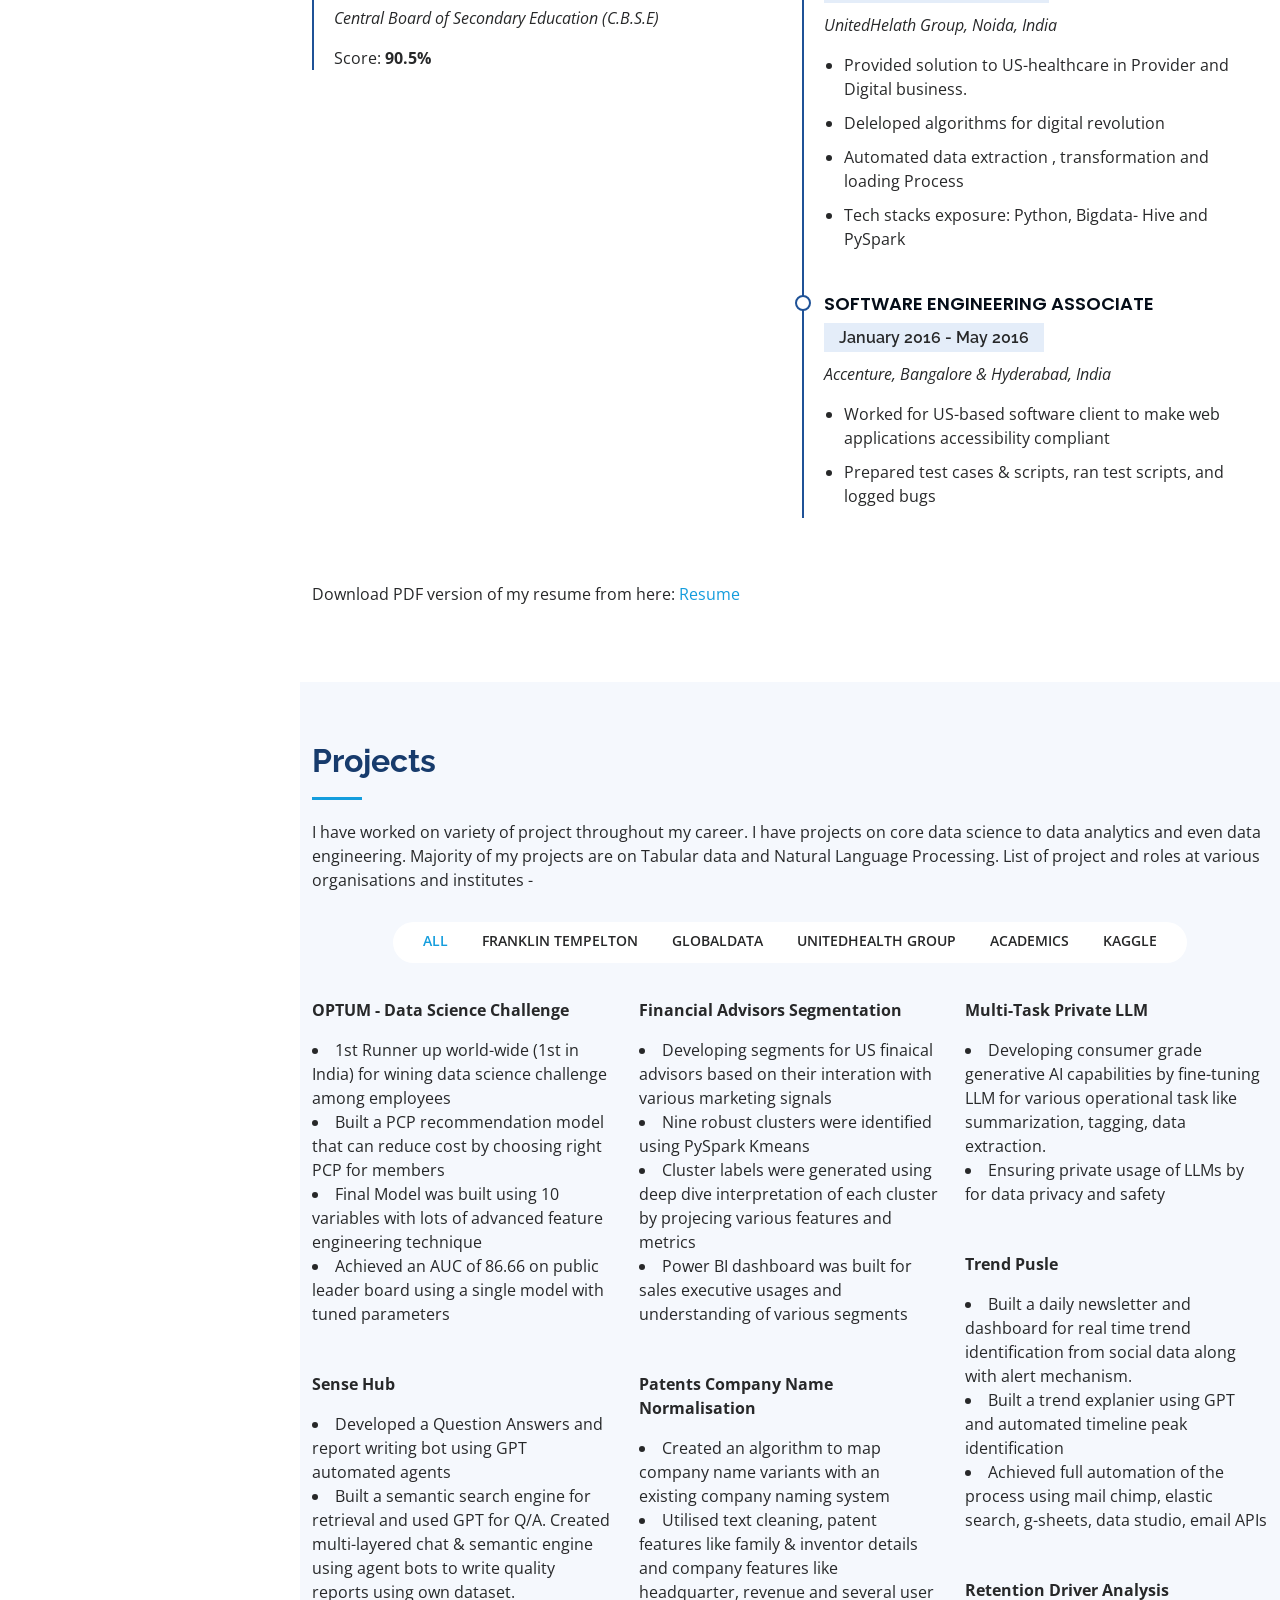
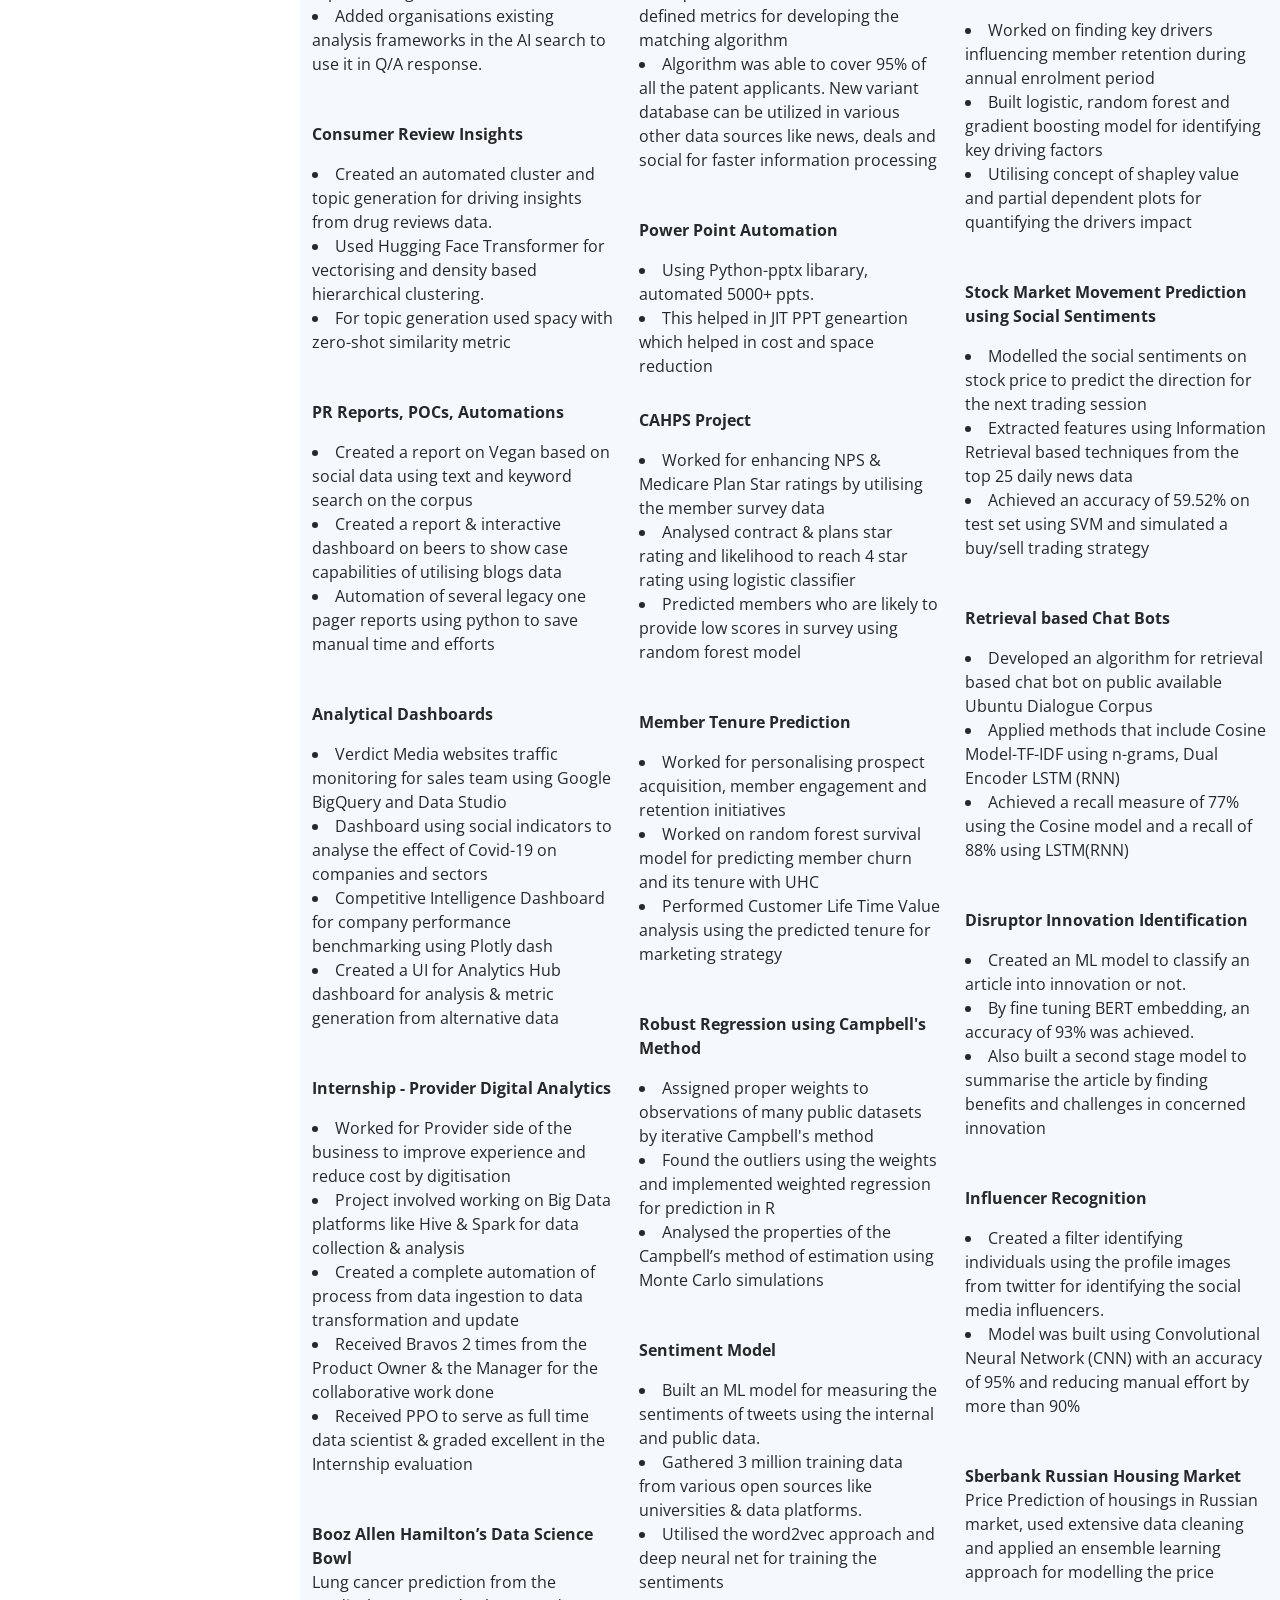
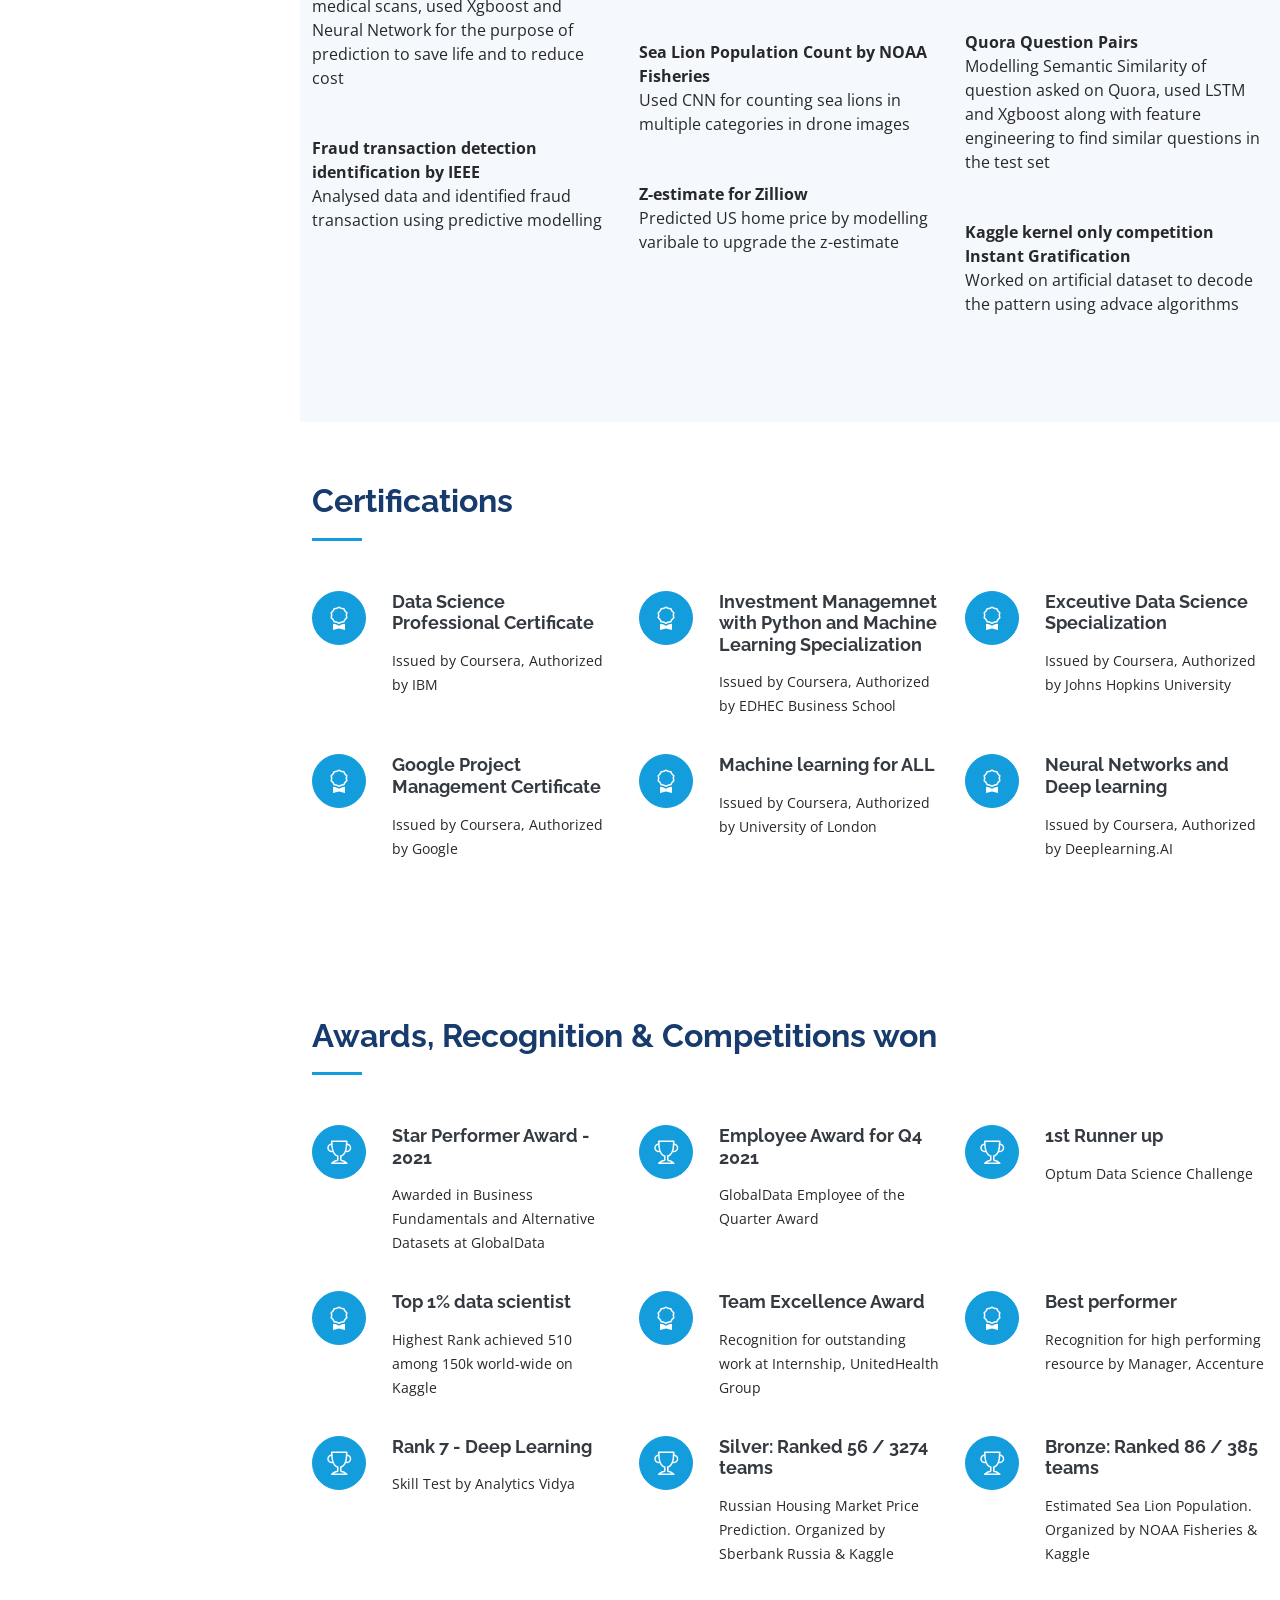
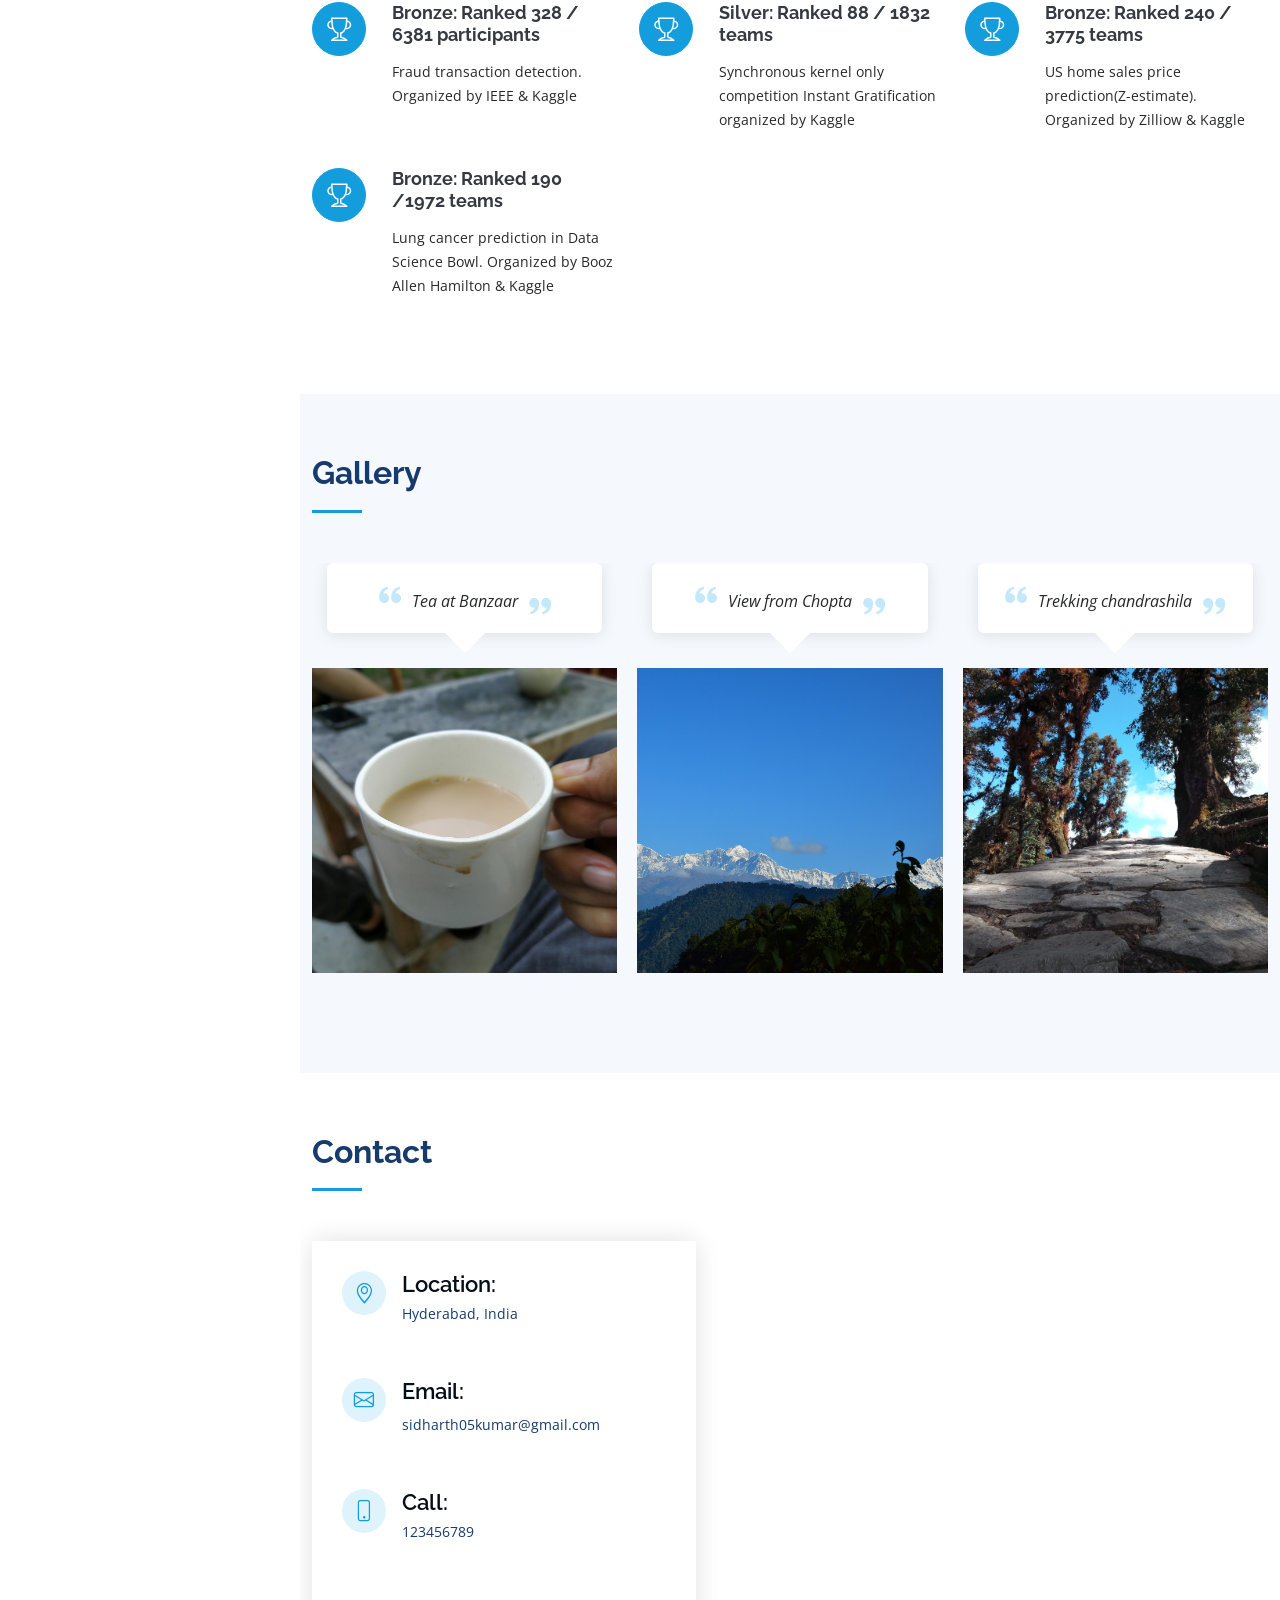
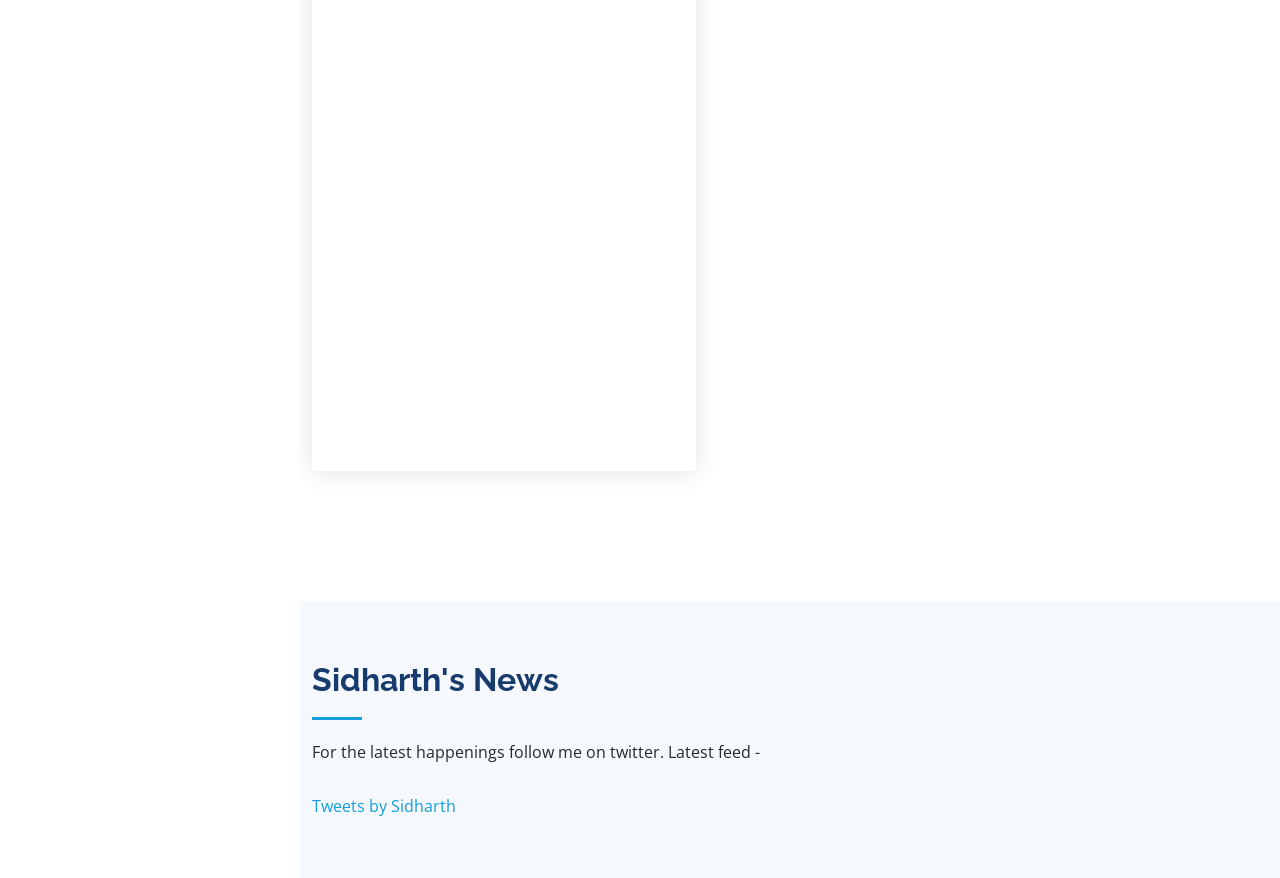
==== commit 2968af75: "Update index.html" ====
--- a/index.html
+++ b/index.html
@@ -113,8 +113,8 @@
 		  <p>Some Kaggle Codes: Link: <a href="https://github.com/sidharthiimc/Public/tree/main/Unorganised%20Kaggle%20Projects" target="_blank">Click Here</a>. </p>
 	-->	  
 		  <h2>About</h2>
-          <p>Data science professional with 7+ years of experience. I am currently in financial sector driving sales and marketing analytics. I have supervised a team as well as building products with focus on alternative datasets using
-latest technologies. Also I am helping teams to pivot from legacy systems though AI and automations. Apart from this I has experience in US healthcare domain as well.
+          <p>Data science professional with 7+ years of experience. I am currently in financial sector driving sales and marketing analytics. I have supervised a team on building products with focus on alternative datasets using
+latest technologies. Also I have helped teams to pivot from legacy systems though AI and automations. Apart from this I have experience in US healthcare domain as well.
 I have proven academic records and demonstrated analytical capabilities on competitive platforms. I belong to <a href="https://www.google.com/maps/place/Muzaffarpur,+Bihar/@26.1149368,85.3447454,13.01z/data=!4m5!3m4!1s0x39ed10e8a3175529:0x7c2d919680f759d!8m2!3d26.1196607!4d85.390982" target="_blank">Muzaffarpur, Bihar in India</a></p>
         </div>
 
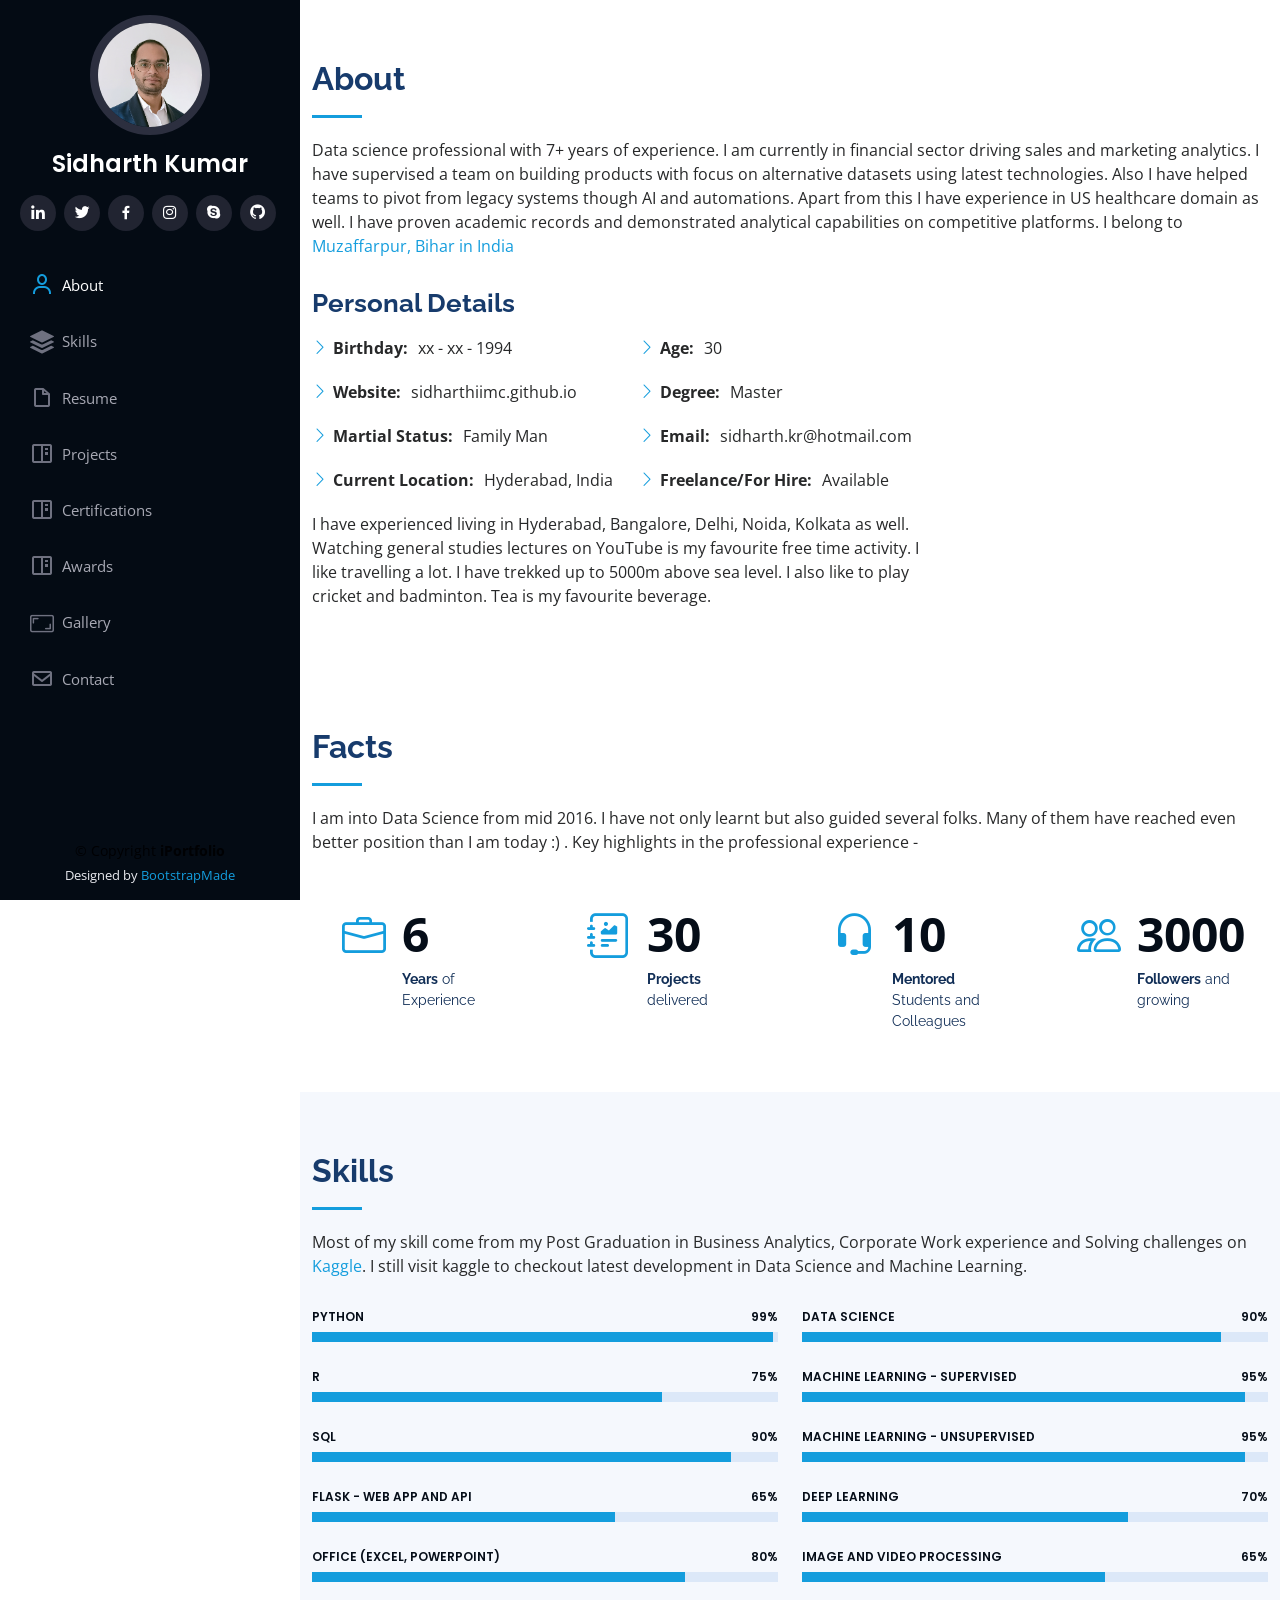
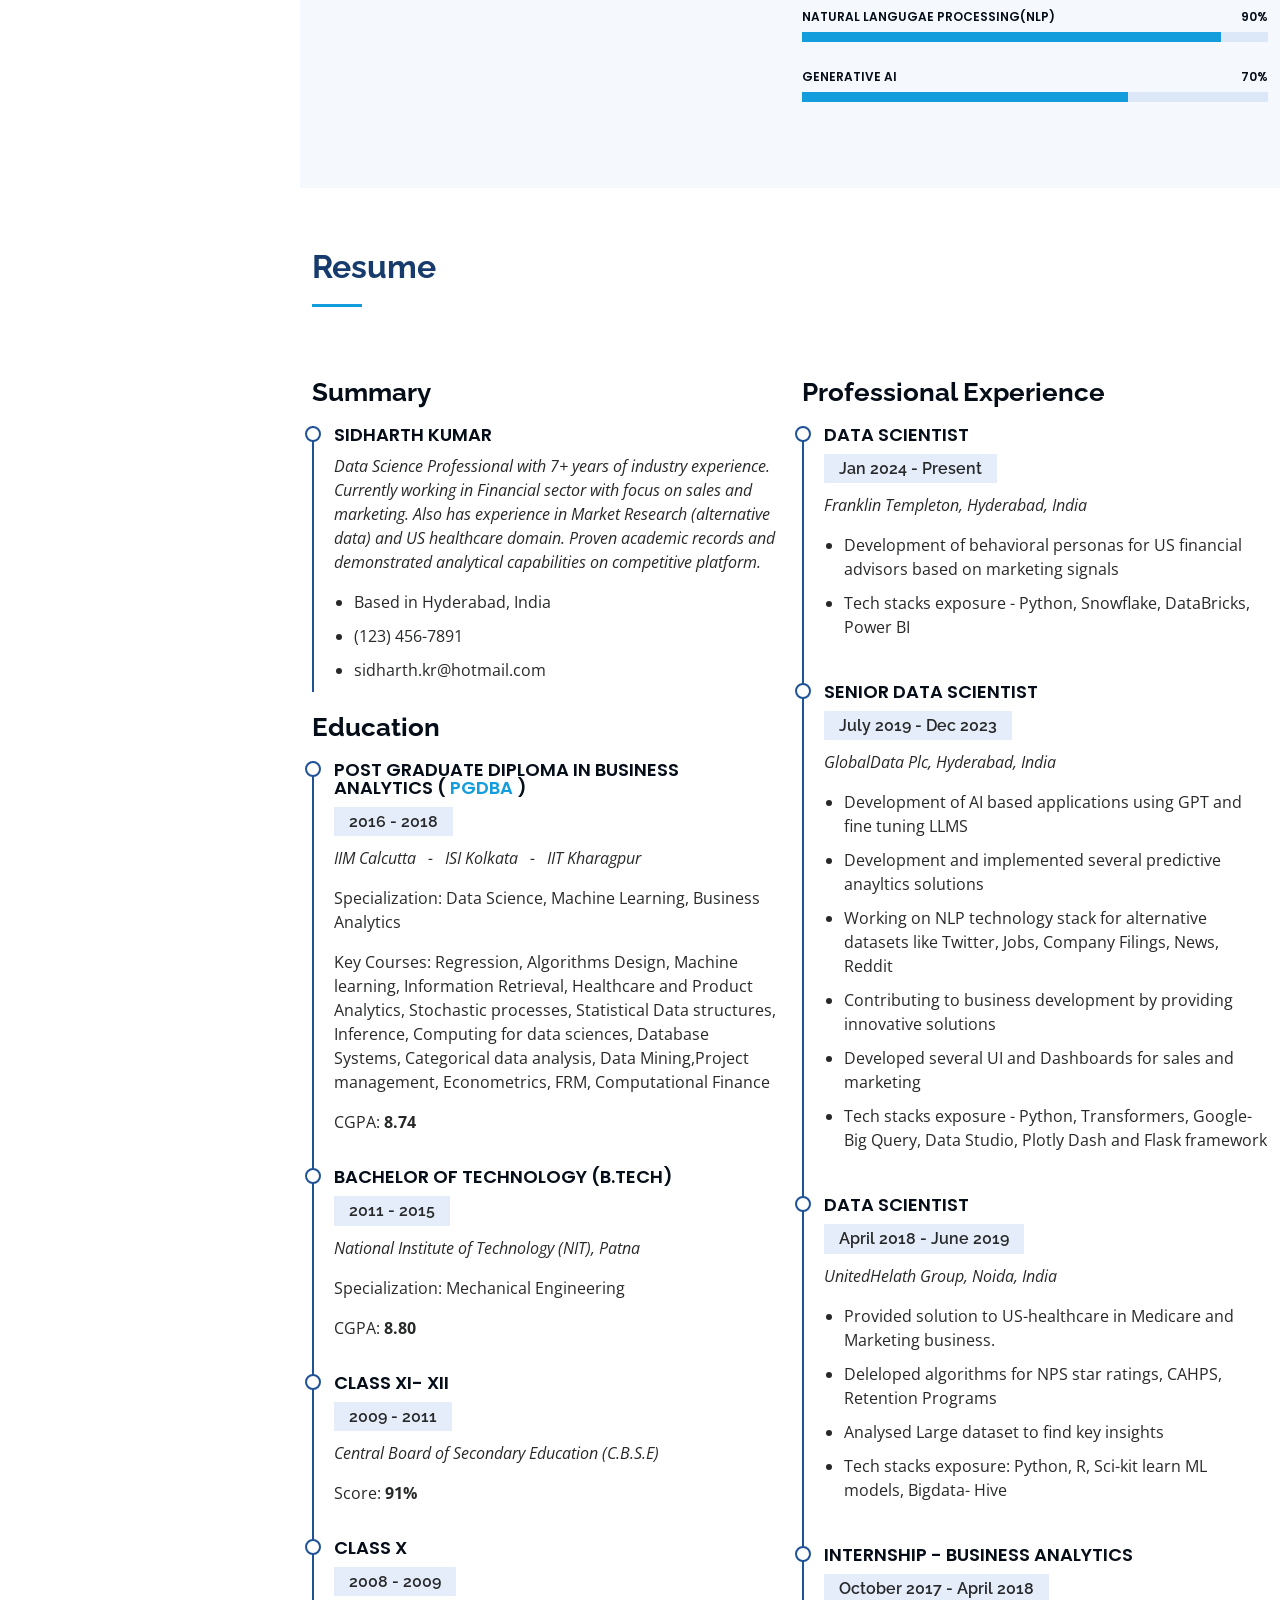
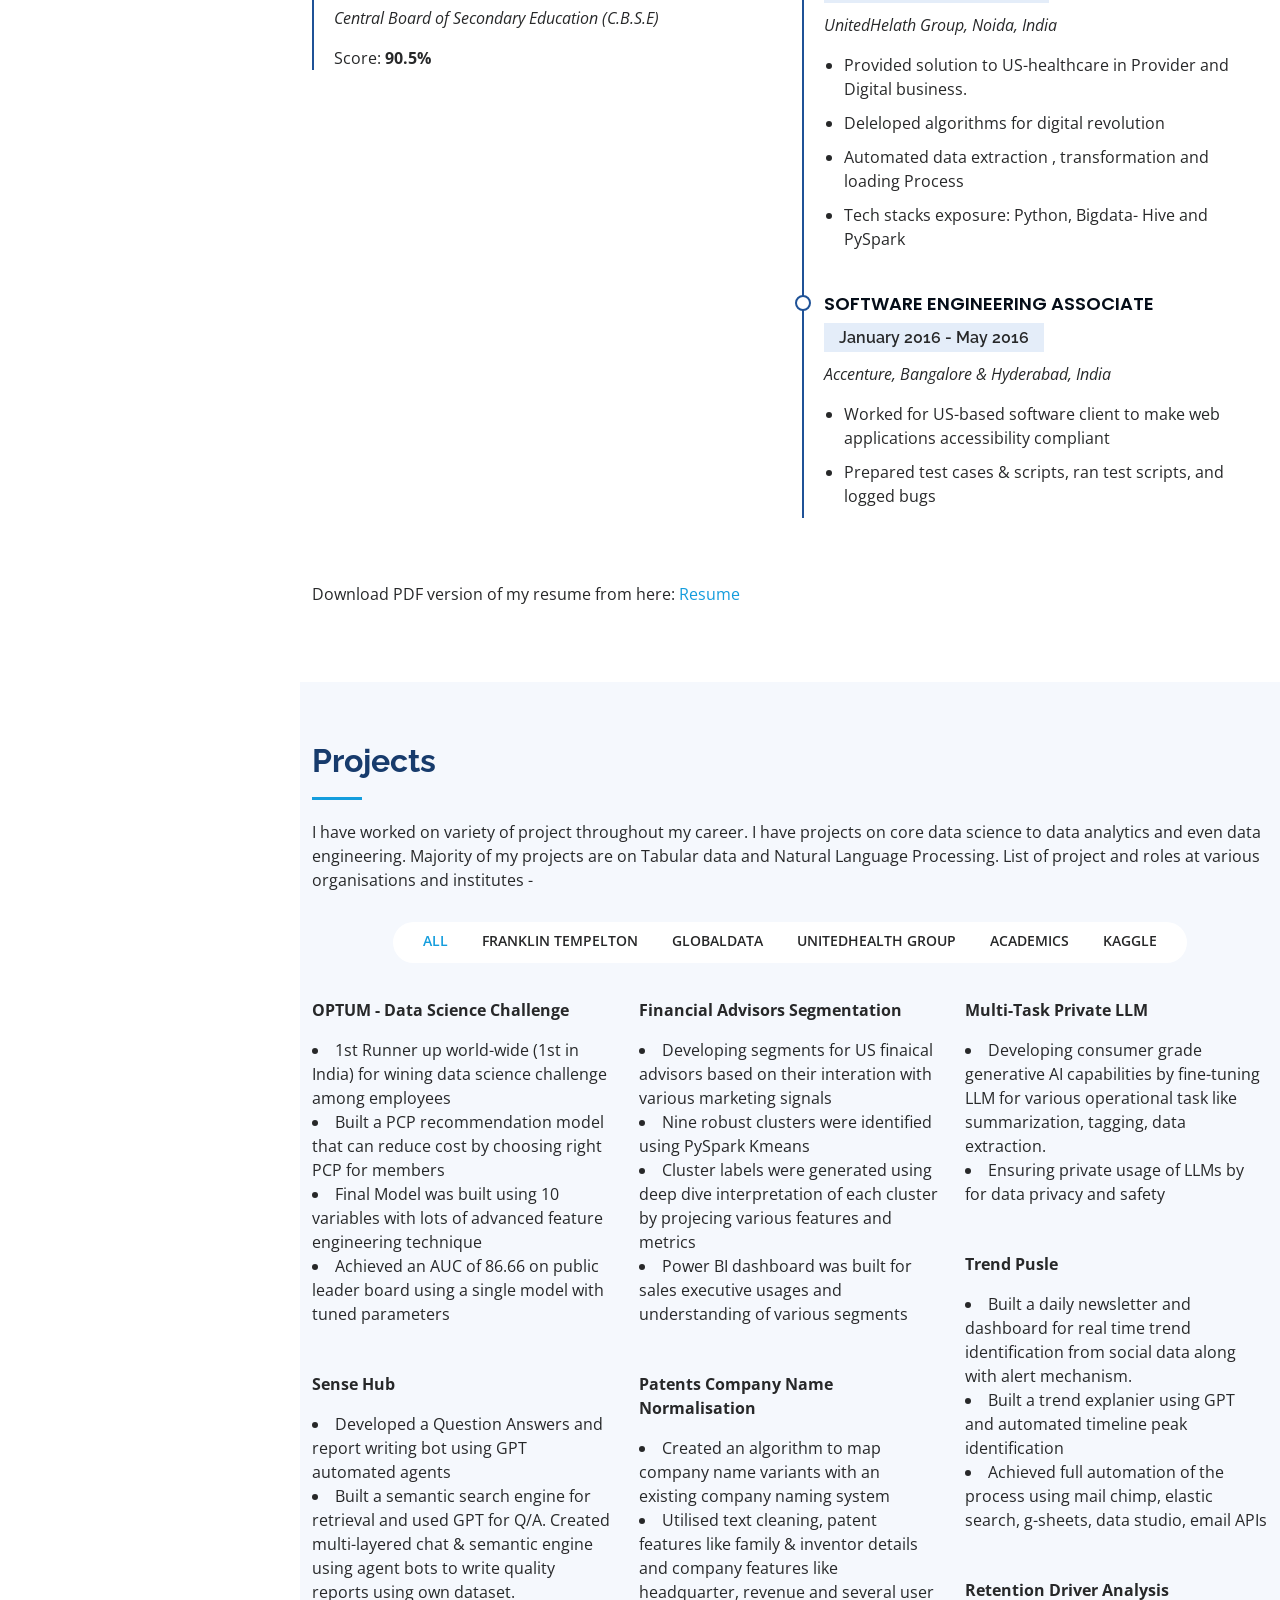
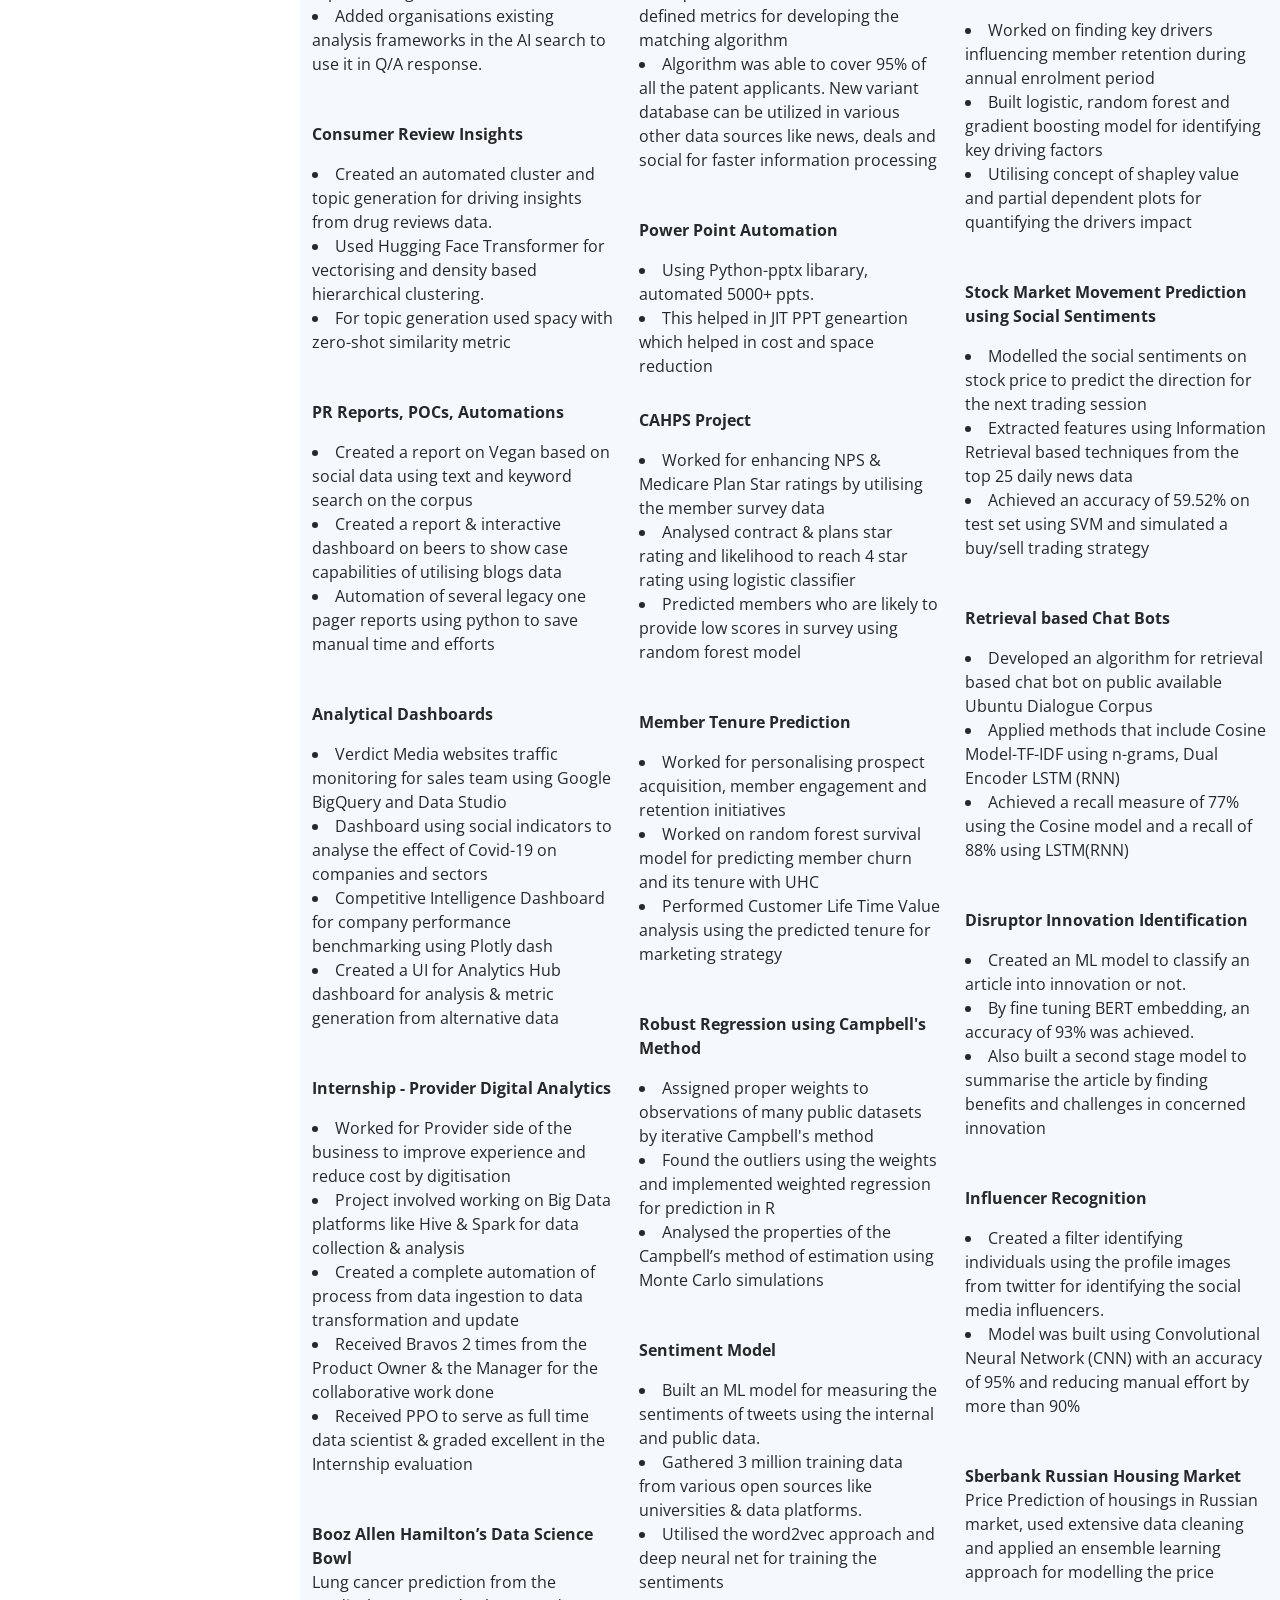
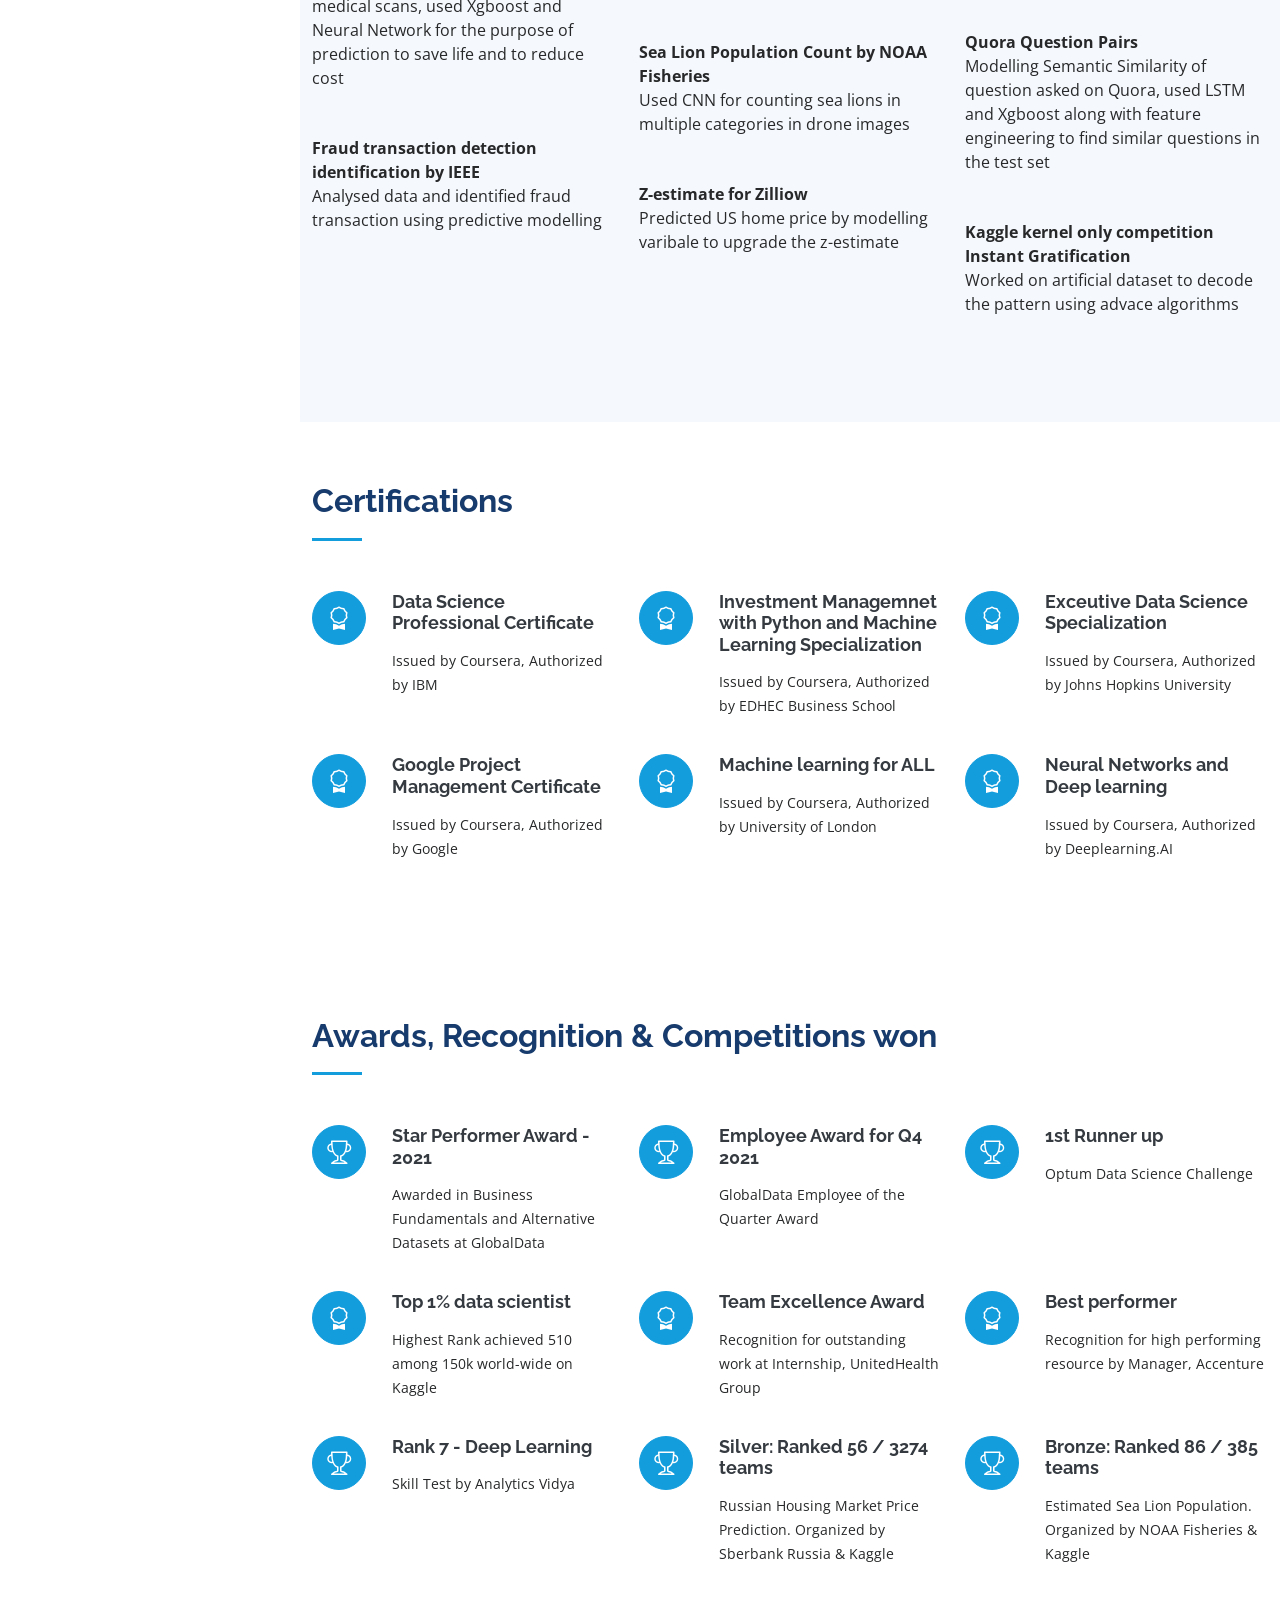
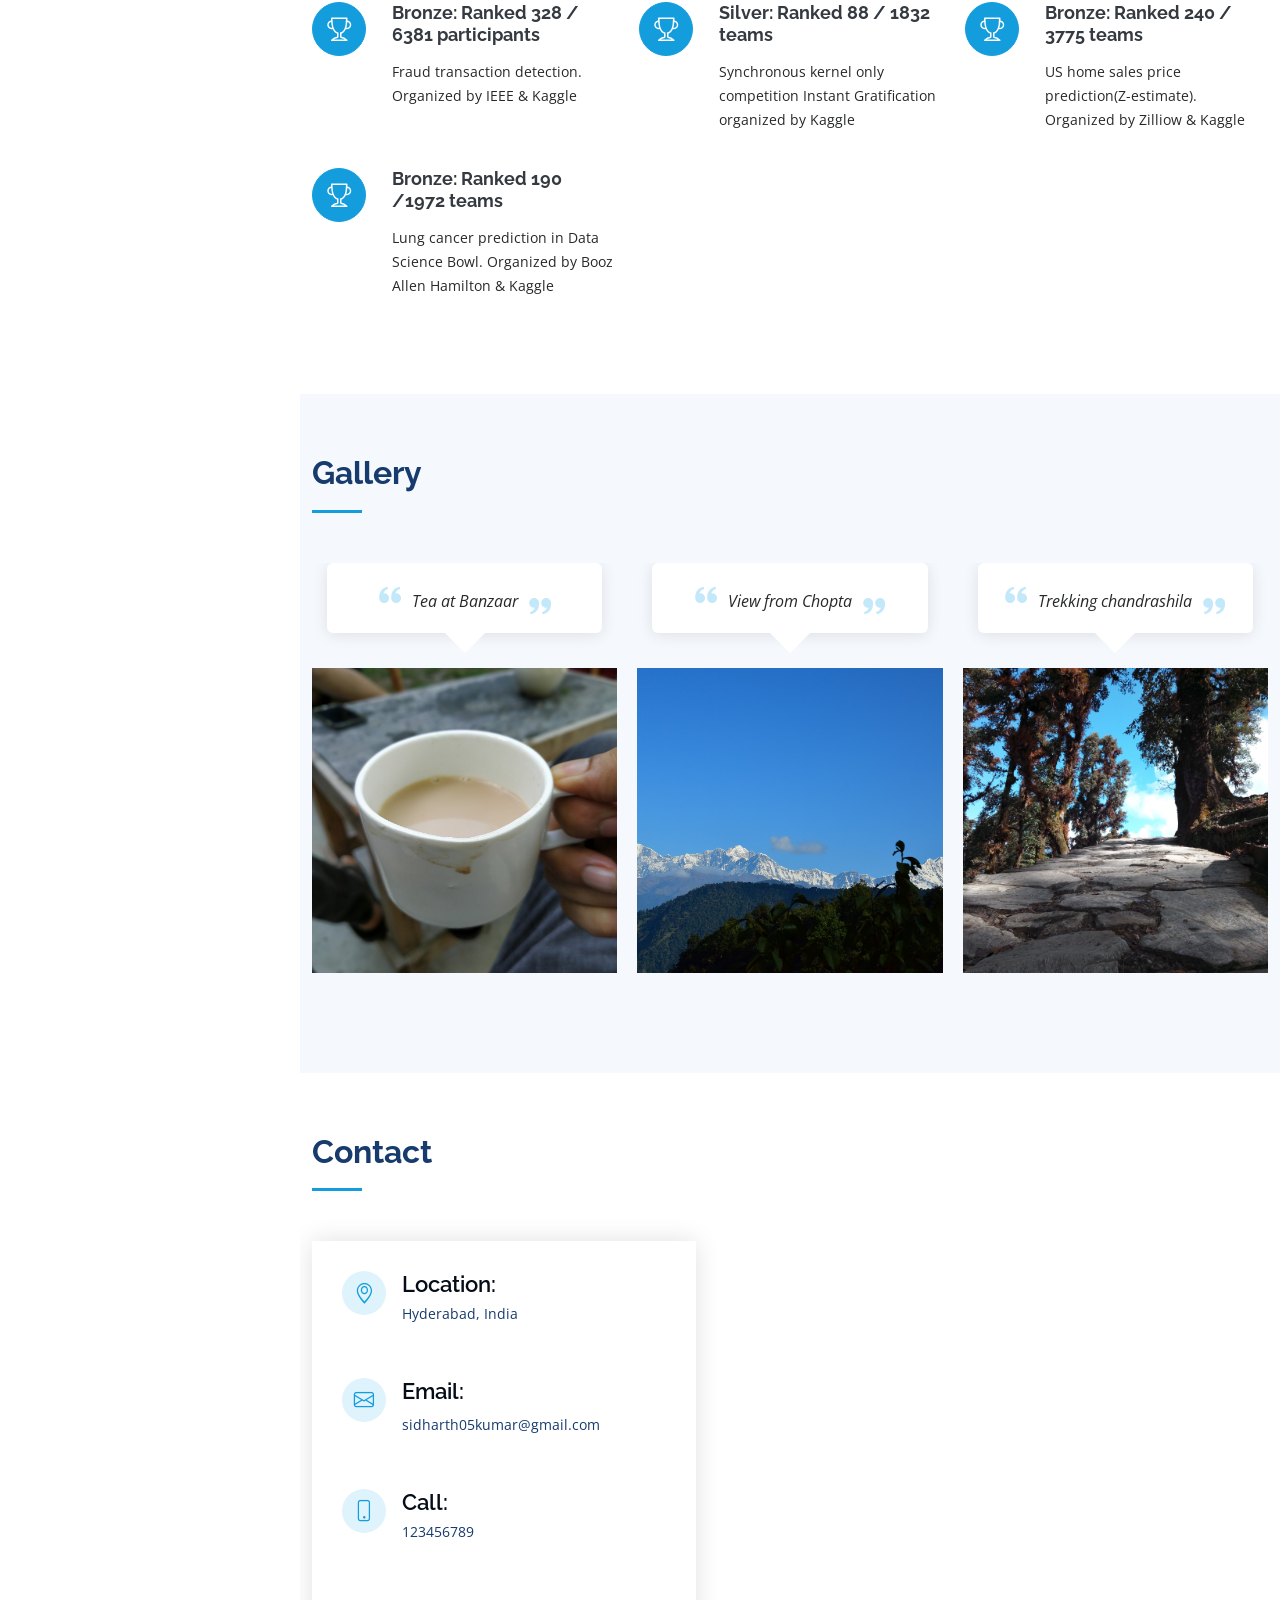
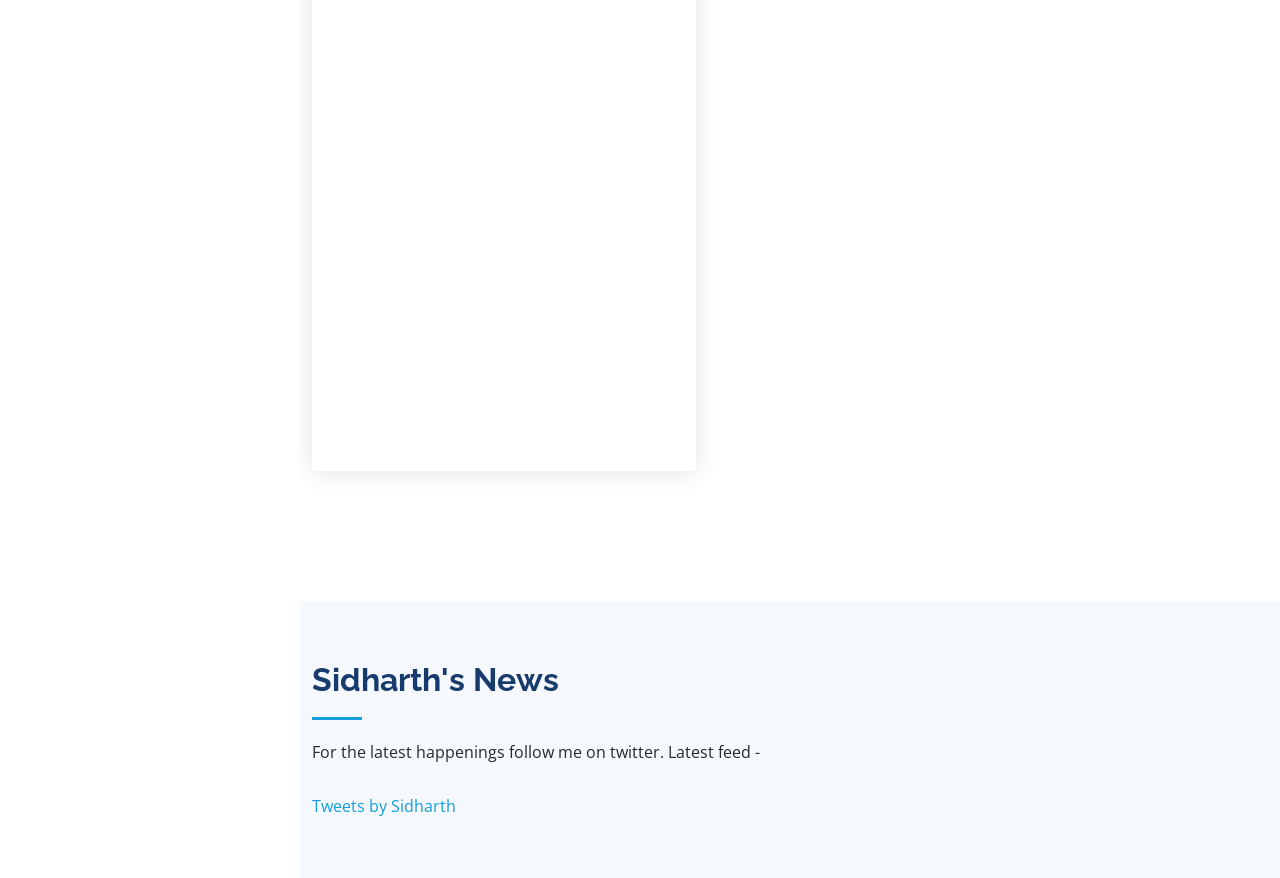
==== commit 97595355: "Update index.html" ====
--- a/index.html
+++ b/index.html
@@ -461,7 +461,7 @@
 		  <li> Achieved an AUC of 86.66 on public leader board using a single model with tuned parameters</li></p>
 		  </div></div> <!-- end of project item-->
 		
-		<div class="col-lg-4 col-md-6 portfolio-item FTIs"><div class="portfolio-wrap">
+		<div class="col-lg-4 col-md-6 portfolio-item filter-FTIs"><div class="portfolio-wrap">
 		  <p><b>Financial Advisors Segmentation</b>
 		  <li>Developing segments for US finaical advisors based on their interation with various marketing signals</li>
 		  <li>Nine robust clusters were identified using PySpark Kmeans</li>
